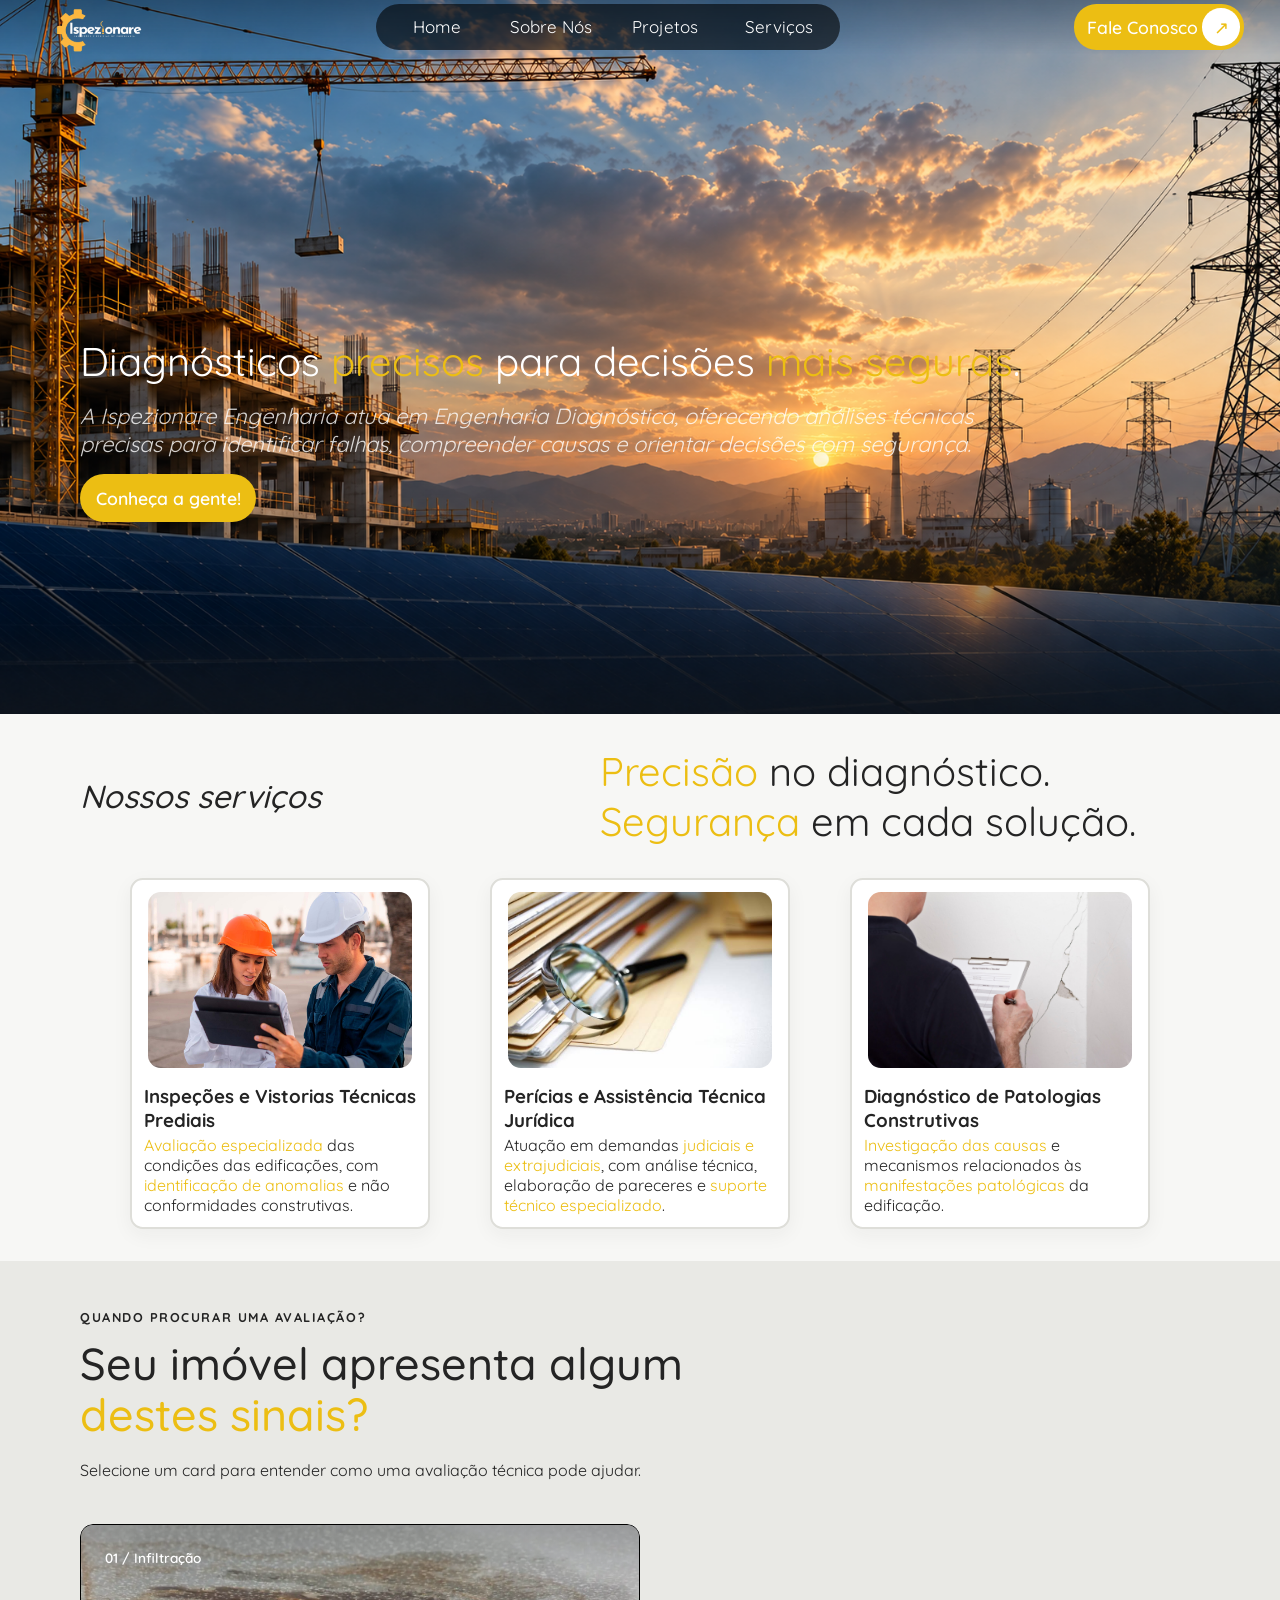
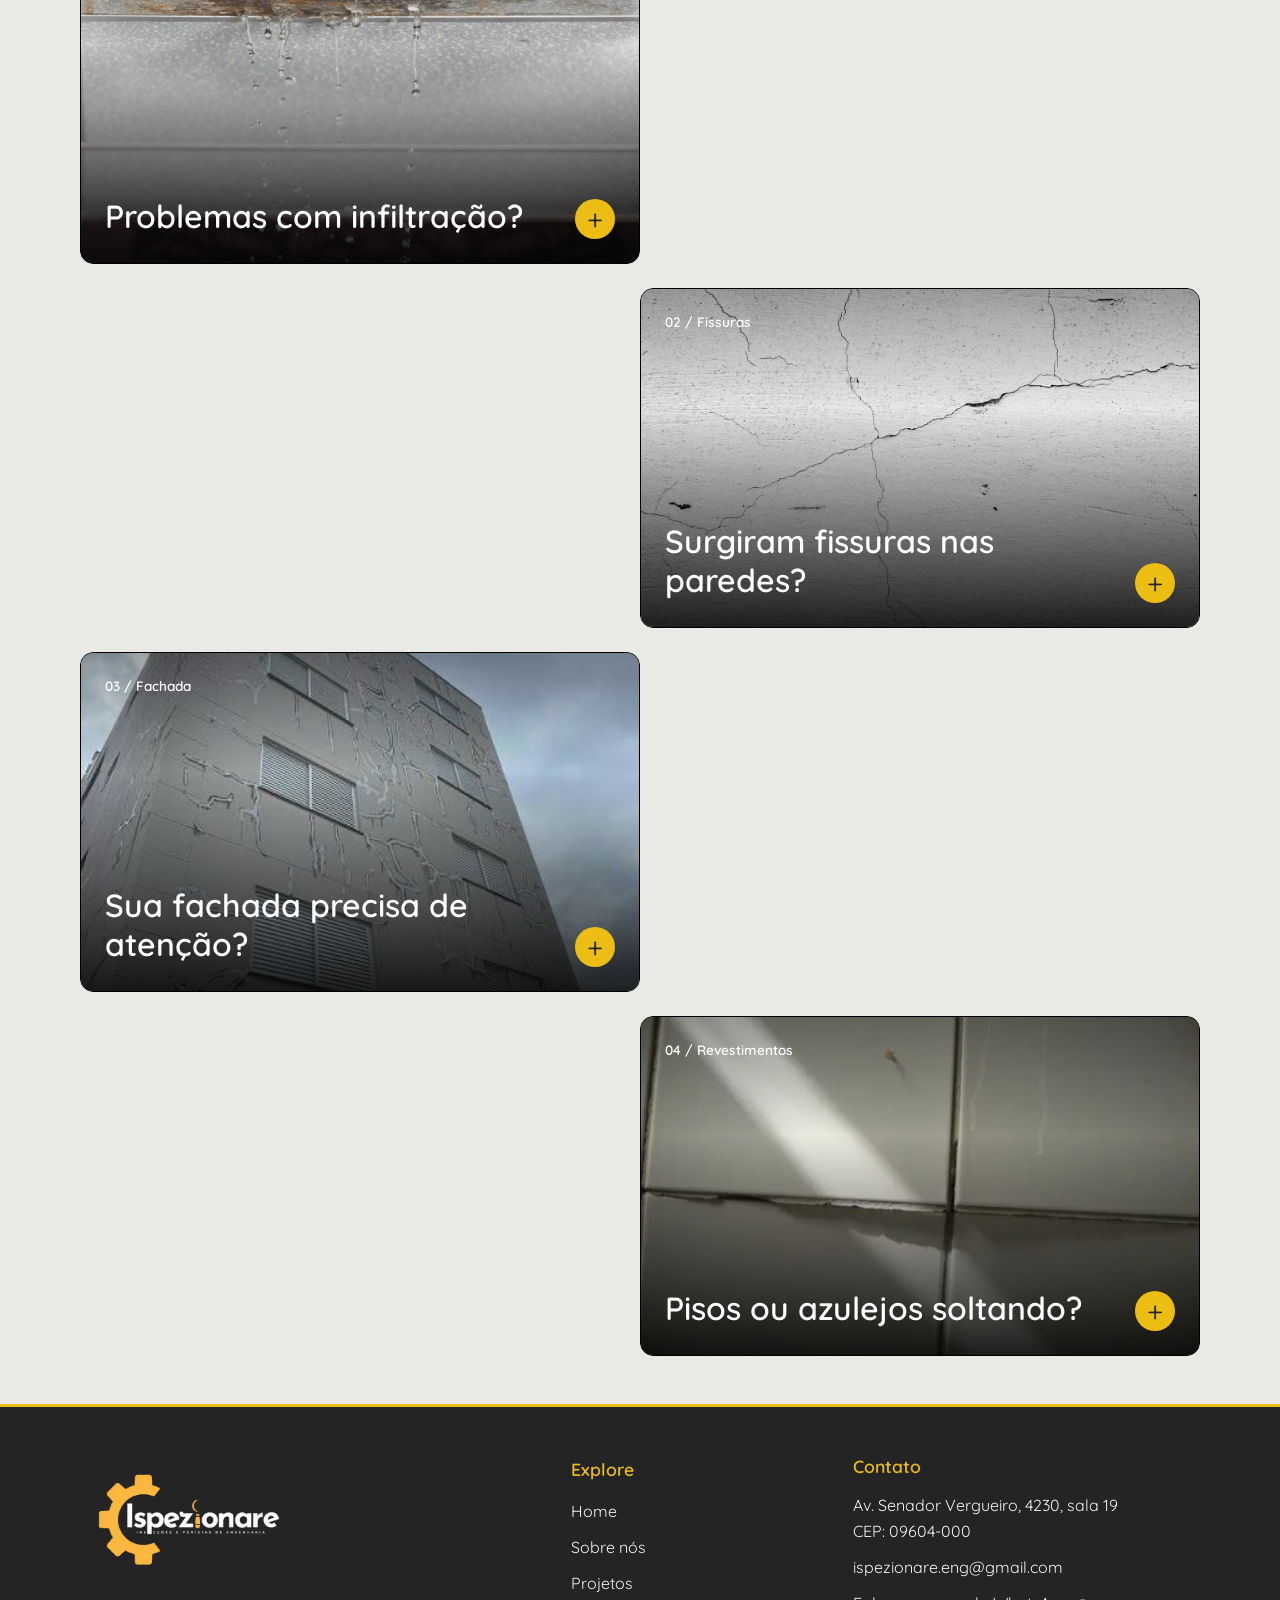
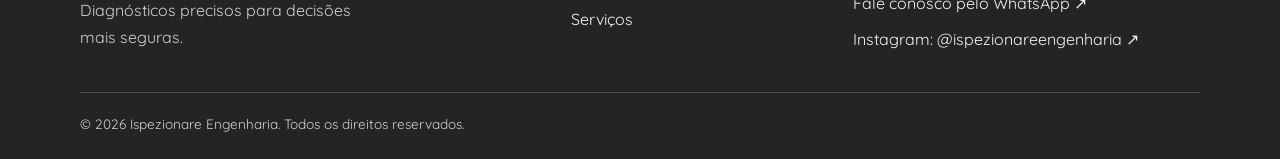
==== index.html @ cef73b3e "Organizado" ====
<!DOCTYPE html>
<html lang="pt-br">
<head>
    <meta charset="UTF-8">
    <meta name="viewport" content="width=device-width, initial-scale=1.0">
    <title>Ispezionare Engenharia</title>
    <link rel="stylesheet" href="styles/main.css">
    <link rel="stylesheet" href="styles/index.css">
    <link rel="icon" type="image/png" class="icon" href="images/images/icon.png?v=2">
</head>
<body>
    <div class="headerItens">
        <div class="logo">
            <img src="images/images/logoHeader.png" class="logoHeader">
        </div>
        <div class="icons">
            <a href="index.html" class="iconsText home" aria-current="page">Home</a>
            <a href="pages/aboutUs.html" class="iconsText sobreNos">Sobre Nós</a>
            <a href="pages/projects.html" class="iconsText projetos">Projetos</a>
            <a href="pages/services.html" class="iconsText servicos">Serviços</a>
        </div>
        <div class="contact">
            <a href="https://wa.me/message/LAXNS5ODI656J1" class="waMe" target= "_blank">
                <span class="waMeText">Fale Conosco</span>
                <span class="waMeArrow" aria-hidden="true">↗</span>
            </a>
        </div>
    </div>

    <!-- INDEX -->

    <section class="hero">
    <div class="mainPart">
        <h1>Diagnósticos <span class="yText">precisos</span> para decisões <span class="yText">mais seguras</span>.</h1>
        <h2>A Ispezionare Engenharia atua em Engenharia Diagnóstica, oferecendo análises técnicas precisas para identificar falhas, compreender causas e orientar decisões com segurança.</h2>
        <a href="pages/aboutUs.html" class="getInTouch">Conheça a gente!</a>
    </div>
    </section>
    <div class="services">
        <div class="servicesHead">
            <h1>Nossos serviços</h1>
            <h2><span class="yText">Precisão</span> no diagnóstico.<br> <span class="yText">Segurança</span> em cada solução.</h2>
        </div>
        <div class="servicesSquares">
            <a href="pages/services.html#inspecoes-vistorias" class="cardLink">
                <article class="squares">
                    <img src="images/images-index/squareOne_img.png" class="squareOneImg">
                    <h3>Inspeções e Vistorias Técnicas Prediais</h3>
                    <p><span class="yText">Avaliação especializada</span> das condições das edificações, com <span class="yText">identificação de anomalias</span> e não conformidades construtivas.</p>
                </article>
            </a>
            <a href="pages/services.html#pericias-assistencia-tecnica" class="cardLink">
                <article class="squares">
                    <img src="images/images-index/squareTwo_img.png" class="squareOneImg">
                    <h3>Perícias e Assistência Técnica Jurídica</h3>
                    <p>Atuação em demandas <span class="yText">judiciais e extrajudiciais</span>, com análise técnica, elaboração de pareceres e<spam class="yText"> suporte técnico especializado</spam>.</p>
                </article>
            </a>
            <a href="pages/services.html#diagnostico-patologias-construtivas" class="cardLink">
                <article class="squares">
                    <img src="images/images-index/squareThree_img.png" class="squareOneImg">
                    <h3>Diagnóstico de Patologias Construtivas</h3>
                    <p><span class="yText">Investigação das causas</span> e mecanismos relacionados às <span class="yText">manifestações patológicas</span> da edificação.</p>
                </article>
            </a>
        </div>
    </div>

    <!-- Cards problems -->

    <section class="problems" aria-labelledby="problemas-titulo">
        <header class="problemsHeader">
            <p>QUANDO PROCURAR UMA AVALIAÇÃO?</p>
            <h2 id="problemas-titulo">Seu imóvel apresenta algum <span class="yText">destes sinais?</span></h2>
            <p>Selecione um card para entender como uma avaliação técnica pode ajudar.</p>
        </header>
        <div class="problemsLista">
            <div class="problemsLinha">
                <article class="problem">
                    <button class="problemsImg" type="button" aria-expanded="false" aria-controls="descricao-infiltracao">
                        <img src="images/images-index/infiltration.png" loading="lazy">
                        <span class="problemNumber">01 / Infiltração</span>
                        <span class="problemTitle">Problemas com infiltração?</span>
                        <span class="problemIcon" aria-hidden="true">+</span>
                    </button>
                    <div class="problemDescription" id="descricao-infiltracao" hidden>
                        <h3>O primeiro passo é entender a origem.</h3>
                        <p>Manchas e vazamentos recorrentes merecem atenção. A avaliação técnica ajuda a investigar a origem da entrada de água e orientar os próximos passos antes de realizar reparos.</p>
                        <a href="https://wa.me/message/LAXNS5ODI656J1" target= "_blank">Fale sobre seu problema ↗</a>
                    </div>
                </article>
            </div>
            <div class="problemsLinha">
                <article class="problem">
                    <button class="problemsImg" type="button" aria-expanded="false" aria-controls="descricao-fissuras">
                        <img src="images/images-index/fissure.png" loading="lazy">
                        <span class="problemNumber">02 / Fissuras</span>
                        <span class="problemTitle">Surgiram fissuras nas paredes?</span>
                        <span class="problemIcon" aria-hidden="true">+</span>
                    </button>
                    <div class="problemDescription" id="descricao-fissuras" hidden>
                        <h3>Entenda os sinais da sua edificação.</h3>
                        <p>A análise das características das fissuras e das condições da edificação ajuda a compreender suas possíveis causas e definir a necessidade de outras investigações.</p>
                        <a href="https://wa.me/message/LAXNS5ODI656J1" target= "_blank">Fale sobre seu problema ↗</a>
                    </div>
                </article>
            </div>
            <div class="problemsLinha">
                <article class="problem">
                    <button class="problemsImg" type="button" aria-expanded="false" aria-controls="descricao-fachada">
                        <img src="images/images-index/facade.png" loading="lazy">
                        <span class="problemNumber">03 / Fachada</span>
                        <span class="problemTitle">Sua fachada precisa de atenção?</span>
                        <span class="problemIcon" aria-hidden="true">+</span>
                    </button>
                    <div class="problemDescription" id="descricao-fachada" hidden>
                        <h3>Um olhar técnico para o exterior.</h3>
                        <p>A inspeção permite avaliar as condições da fachada, registrar anomalias nos revestimentos e orientar medidas de manutenção conforme os problemas identificados.</p>
                        <a href="https://wa.me/message/LAXNS5ODI656J1" target= "_blank">Fale sobre seu problema ↗</a>
                    </div>
                </article>
            </div>
            <div class="problemsLinha">
                <article class="problem">
                    <button class="problemsImg" type="button" aria-expanded="false" aria-controls="descricao-revestimentos">
                        <img src="images/images-index/tile.png" loading="lazy">
                        <span class="problemNumber">04 / Revestimentos</span>
                        <span class="problemTitle">Pisos ou azulejos soltando?</span>
                        <span class="problemIcon" aria-hidden="true">+</span>
                    </button>
                    <div class="problemDescription" id="descricao-revestimentos" hidden>
                        <h3>Entenda o que está causando o descolamento.</h3>
                        <p>Peças soltas, estufadas ou com som oco merecem atenção. A avaliação técnica ajuda a identificar as causas e orientar os reparos necessários.</p>
                        <a href="https://wa.me/message/LAXNS5ODI656J1" target= "_blank">Fale sobre seu problema ↗</a>
                    </div>
                </article>
            </div>
        </div>
    </section>

    <!--  footer  -->

    <footer class="siteFooter">
        <div class="footerContent">
            <div class="footerBrand">
                <a href="index.html" aria-label="Ispezionare Engenharia — início">
                    <img src="images/images/logoHeader.png" alt="Ispezionare Engenharia" loading="lazy">
                </a>
                <p>Diagnósticos precisos para decisões mais seguras.</p>
            </div>
            <nav class="footerLinks" aria-label="Navegação do rodapé">
                <h2>Explore</h2>
                <a href="index.html" aria-current="page">Home</a>
                <a href="pages/aboutUs.html">Sobre nós</a>
                <a href="pages/projects.html">Projetos</a>
                <a href="pages/services.html">Serviços</a>
            </nav>
            <div class="footerContact">
                <h2>Contato</h2>
                <address>
                    <p>Av. Senador Vergueiro, 4230, sala 19<br>CEP: 09604-000</p>
                    <p>ispezionare.eng@gmail.com</p>
                    <a href="https://wa.me/message/LAXNS5ODI656J1" target="_blank" rel="noopener noreferrer">Fale conosco pelo WhatsApp ↗</a>
                </address>
                <a href="https://www.instagram.com/ispezionareengenharia/" target="_blank" rel="noopener noreferrer">Instagram: @ispezionareengenharia ↗</a>
            </div>
        </div>
        <div class="footerBottom">
            <p>© 2026 Ispezionare Engenharia. Todos os direitos reservados.</p>
        </div>
    </footer>
    <script src="scripts/index.js" defer></script>
</body>
</html>
---- styles/main.css ----
@import url('https://fonts.googleapis.com/css2?family=Archivo+Black&family=Montserrat:ital,wght@0,100..900;1,100..900&family=Quicksand:wght@300..700&display=swap');
@import url('https://fonts.googleapis.com/css2?family=Outfit:wght@100..900&display=swap');
* {
    padding: 0;
    margin: 0;
}
body {
    min-height: 200vh;
    display: flex;
    flex-direction: column;
}
body > * {
    flex-shrink: 0;
}

/*  Header  */

.headerItens,
.headerItens *,
.headerItens *::before,
.headerItens *::after {
    box-sizing: border-box;
}

.headerItens .logo a { display: block; height: 100%; }

.headerItens,
.headerItens * {
    font-family: "Quicksand", sans-serif;
}

.headerItens {
    position: sticky;
    top: 0;
    z-index: 1000;
    display: grid;
    grid-template-columns: auto 1fr auto;
    grid-template-rows: minmax(0, 1fr);
    height: 3.35rem;
    background: linear-gradient(to bottom, rgb(0 0 0 / 25%), rgb(0 0 0 / 0%));
    color: white;
}
.headerItens .logo {
    display: flex;
    padding-left: 3rem;
    align-items: center;
    height: 110%;
}
.logoHeader {
    display: block;
    height: 100%;
    width: auto;
}
.headerItens .icons {
    display: flex;
    justify-self: center;
    align-items: stretch;
    padding: 0.25rem;
    box-sizing: border-box;
    background-color: rgb(0 0 0 / 60%);
    width: min(100%, 29rem);
    border-radius: 3.5rem;
    margin: 0.25rem;
    font-size: 10px;
}
.iconsText {
    display: flex;
    flex: 1;
    align-items: center;
    justify-content: center;
    font-family: "Quicksand", sans-serif;
    font-size: 1.7em;
    color: inherit;
    text-decoration: none;
    border-radius: 3.5rem;
    transition: 0.2s;
    cursor: pointer;
}
.iconsText:hover{
    background-color: white;
    color: black;
    transition: 0.2s;
}
.headerItens .contact {
    display: flex;
    justify-content: right;
    padding: .25rem;
    padding-right: 2rem;
    align-items: center;
}
.waMe {
    display: flex;
    align-items: center;
    justify-content: center;
    gap: .3rem;
    box-sizing: border-box;
    padding: .25rem;
    padding-left: 0.8rem;
    background-color: #ecbe13;
    border-radius: 1.4rem;
    margin: .25rem;
    height: 100%;
    font-family: "Quicksand", sans-serif;
    font-size: 1.4em;
    color: inherit;
    text-decoration: none;
    font-weight: 550;
    transition: .2s;
}
.waMeText,
.waMeArrow {
    display: flex;
    align-items: center;
    justify-content: center;
    height: 100%;
    transition: .2s;
    font-size: 1.1rem;
}
.waMeArrow {
    aspect-ratio: 1;
    flex-shrink: 0;
    border-radius: 50%;
    color: #ecbe13;
    background-color: white;
}
.waMe:hover{
    color: #ecbe13;
    background-color: white;
}
.waMe:hover .waMeArrow,
.waMe:focus-visible .waMeArrow {
    color: white;
    background-color: #ecbe13;
}

/* footer */

.siteFooter {
    margin-top: auto;
    padding: 3rem clamp(1.25rem, 4vw, 5rem) 1.5rem;
    background-color: #242424;
    color: #f5f4ef;
    border-top: 3px solid #ecbe13;
}
.footerContent {
    display: grid;
    grid-template-columns: 1.3fr .7fr 1fr;
    gap: 2.5rem;
    max-width: 1120px;
    margin-inline: auto;
}
.footerContent > * {
    min-width: 0;
    overflow-wrap: anywhere;
}
.footerBrand img {
    display: block;
    width: 220px;
    max-width: 100%;
    height: auto;
}
.footerBrand p {
    max-width: 280px;
    margin-top: 1rem;
    color: #d4d0c8;
    line-height: 1.7;
}
.siteFooter h2 {
    margin-bottom: 1rem;
    color: #ecbe13;
    font-size: 1.1rem;
    font-weight: 600;
}
.footerLinks, .footerContact address {
    display: flex;
    flex-direction: column;
    align-items: flex-start;
    gap: .65rem;
    font-style: normal;
    line-height: 1.6;
}
.footerLinks h2 {
    margin-bottom: .35rem;
}
.footerContact > a {
    display: inline-block;
    margin-top: .65rem;
    line-height: 1.6;
}
.siteFooter a {
    color: inherit;
    text-decoration: none;
    text-underline-offset: .25em;
}
.siteFooter a:hover {
    color: #ecbe13;
    text-decoration: underline;
}
.siteFooter a:focus-visible {
    outline: 2px solid #ecbe13;
    outline-offset: 5px;
    border-radius: 2px;
}
.footerBottom {
    max-width: 1120px;
    margin: 2.5rem auto 0;
    padding-top: 1.25rem;
    border-top: 1px solid rgb(255 255 255 / 18%);
    color: #d4d0c8;
    font-size: .85rem;
    line-height: 1.6;
}

/*  general  */

.yText {
    color: #ecbe13;
}

@media (max-width: 1100px) {
    .headerItens .logo { padding-left: 1rem; }
    .headerItens .contact { padding-right: 1rem; }
    .headerItens .icons { width: 95%; }
}

@media (max-width: 760px) {
    .headerItens { position: relative; height: auto; grid-template-columns: minmax(0, 1fr) auto; grid-template-rows: auto auto; padding: .5rem; gap: .5rem; }
    .headerItens .logo { height: 2.6rem; padding-left: .5rem; }
    .headerItens .logoHeader { max-width: 100%; object-fit: contain; }
    .headerItens .contact { padding: 0; }
    .headerItens .waMe { margin: 0; }
    .headerItens .icons { grid-column: 1 / -1; grid-row: 2; width: 100%; margin: 0; min-height: 2.75rem; }
    .footerContent { grid-template-columns: minmax(0, 1fr); }
}
---- styles/index.css ----
@import url('https://fonts.googleapis.com/css2?family=Archivo+Black&family=Montserrat:ital,wght@0,100..900;1,100..900&family=Quicksand:wght@300..700&display=swap');
* {
    padding: 0;
    margin: 0;
    font-family: "Quicksand", sans-serif;
}
body {
    min-height: 100vh;
    background-color: #f7f7f5;
    color: #242424;
}
@media screen and (max-width: 700px) {
    .hero {
        padding: 120px 1.5rem 2rem;
        min-height: 75svh;
    }
    .mainPart h1 {
        font-size: 2rem;
    }
    .mainPart h2 {
        font-size: 1.125rem;
    }
    .problem, .problemsLinha:nth-child(even) .problem { 
        width: 100%; 
        flex-direction: column; }
    .problemsImg { 
        flex-basis: auto; 
        width: 100%; 
        min-height: 280px; }
    .problemDescription { 
        flex-basis: auto; 
        width: 100%; 
    }
}

/*  Parte inicial/foto  */

.hero {
    box-sizing: border-box;
    width: 100%;
    aspect-ratio: 1672 / 941;
    margin-top: -60px;
    padding: 120px 5rem 12rem;
    display: flex;
    flex-direction: column;
    justify-content: flex-end;
    background-image: url(../images/images-index/background.png);
    background-repeat: no-repeat;
    background-size: cover;
    background-position: center top;
}
.mainPart {
    color: white;
    overflow-wrap: break-word;
}
.mainPart h1 {
    font-weight: 400;
    font-size: 2.5rem;
}
.mainPart h2 {
    margin-top: 1rem;
    width: 60rem;
    font-weight: 400;
    font-size: 1.375rem;
    font-style: italic;
    opacity: .8;
}
.getInTouch {
    display: flex;
    align-items: center;
    margin-top: 1rem;
    background-color: #ecbe13;
    justify-content: center;
    width: 11rem;
    border-radius: 1.5rem;
    height: 3rem;
    font-family: "Quicksand", sans-serif;
    font-size: 1.1em;
    color: inherit;
    text-decoration: none;
    font-weight: 600;
    transition: .2s;
}
.getInTouch:hover {
    color: #ecbe13;
    background-color: white;
}

/*  Nossos serviços  */

.servicesHead {
    display: flex;
    justify-content: space-between;
    align-items: center;
    padding: 2rem 9rem 2rem 5rem;
}
.servicesHead h1 {
    font-weight: 500;
    font-style: italic;
}
.servicesHead h2 {
    font-weight: 400;
    font-size: 40px;
}

/*  Squares  */
.cardLink {
    display: block;
    color: inherit;
    text-decoration: none;
}
.services {
    background-color: #f7f7f5;
    padding-bottom: 2rem;
}
.servicesSquares {
    display: flex;
    justify-content: center;
    gap: 3.75rem;
}
.squares {
    width: 17rem;
    padding: .75rem;
    overflow-wrap: break-word;
    border-radius: .8rem;
    border: .15rem solid #deded9;
    background-color: white;
    box-shadow: 0 6px 20px rgb(36 36 36 / 5%);
    transition: .2s;
    cursor: pointer;
}
.squares:hover {
    transform: scale(1.012);
    border-color: #ecbe13;
}
.squares h3 {
    padding-top: 1rem;
}
.squares p {
    padding-top: .2rem;
}
.squares img {
    display: block;
    margin-inline: auto;
    border-radius: .8rem;
    height: 11rem;
    width: auto;
}

/* Cards */
.problems {
    padding: clamp(3rem, 2vw, 6rem) clamp(1.25rem, 4vw, 5rem);
    color: #242424;
    background-color: #e9e9e5;
}
.problemsHeader, .problemsLista { 
    max-width: 1120px; 
    margin-inline: auto; 
}
.problemsHeader { 
    margin-bottom: 2.5rem; 
}
.problemsHeader > p:first-child { 
    font-size: .8rem; 
    font-weight: 700; 
    letter-spacing: .12em; 
    margin-bottom: .8rem; 
}
.problemsHeader h2 { 
    max-width: 750px; 
    font-size: clamp(1.8rem, 3.5vw, 3rem); 
    font-weight: 500; 
    line-height: 1.15; 
    margin-bottom: 1rem; 
}
.problemsHeader > p:last-child { 
    line-height: 1.7; 
}
.problemsLista { 
    display: grid; 
    gap: 1.5rem; 
}
.problemsLinha { 
    container-type: inline-size; 
}
.problem { 
    display: flex; 
    width: 50%; 
    overflow: hidden; 
    border-radius: .8rem; 
    background: #ffffff;
    --sombra-direcao: 18px;
    box-shadow: var(--sombra-direcao) 0 18px -14px rgb(0 0 0 / 0%);
    transition: width .45s ease, box-shadow .45s ease;
}
.problemsLinha:nth-child(even) .problem { 
    --sombra-direcao: -18px;
    margin-left: auto; 
    flex-direction: row-reverse; 
}
.problem.ativo { 
    width: 100%; 
    box-shadow: var(--sombra-direcao) 0 18px -14px rgb(0 0 0 / 28%);
}
.problemsImg { 
    position: relative; 
    flex: 0 0 50cqw; 
    min-height: 340px; 
    border: 0; 
    background: #292929; 
    color: white; 
    text-align: left; 
    cursor: pointer; 
    overflow: hidden;
    border: 1px solid black;
    border-radius: 13px; 
}
.problemsImg img { 
    position: absolute; 
    inset: 0; 
    width: 100%; 
    height: 100%; 
    object-fit: cover; 
}
.problemsImg::after { 
    content: ""; 
    position: absolute; 
    inset: 0; 
    background: linear-gradient(180deg, rgb(0 0 0 / 35%), transparent 35%, rgb(0 0 0 / 85%)); 
}
.problemNumber, .problemTitle, .problemIcon { 
    position: absolute; 
    z-index: 1; 
}
.problemNumber { 
    top: 1.5rem; 
    left: 1.5rem; 
    font-size: .85rem; 
    font-weight: 600; 
}
.problemTitle { 
    bottom: 1.75rem; 
    left: 1.5rem; 
    right: 5rem; 
    font-size: clamp(1.35rem, 2.5vw, 2rem); 
    font-weight: 600; 
    line-height: 1.2; 
}
.problemIcon { 
    bottom: 1.5rem; 
    right: 1.5rem; 
    display: grid; 
    place-items: center; 
    width: 2.5rem; 
    height: 2.5rem; 
    border-radius: 50%; 
    background: #ecbe13; 
    color: #242424; 
    font-size: 1.8rem; 
    transition: transform .3s ease; 
}
.problem.ativo .problemIcon { 
    transform: rotate(45deg); 
}
.problemDescription { 
    box-sizing: border-box; 
    flex: 0 0 50cqw; 
    padding: clamp(1.5rem, 3vw, 3rem); 
    display: flex; 
    flex-direction: column; 
    justify-content: center; 
    gap: 1rem; 
    line-height: 1.7; 
}
.problemDescription[hidden] { 
    display: none; 
}
.problemDescription h3 { 
    font-size: 1.3rem; 
    line-height: 1.35; 
}
.problemDescription a { 
    color: #242424; 
    font-weight: 700;
    text-underline-offset: .3em; 
}
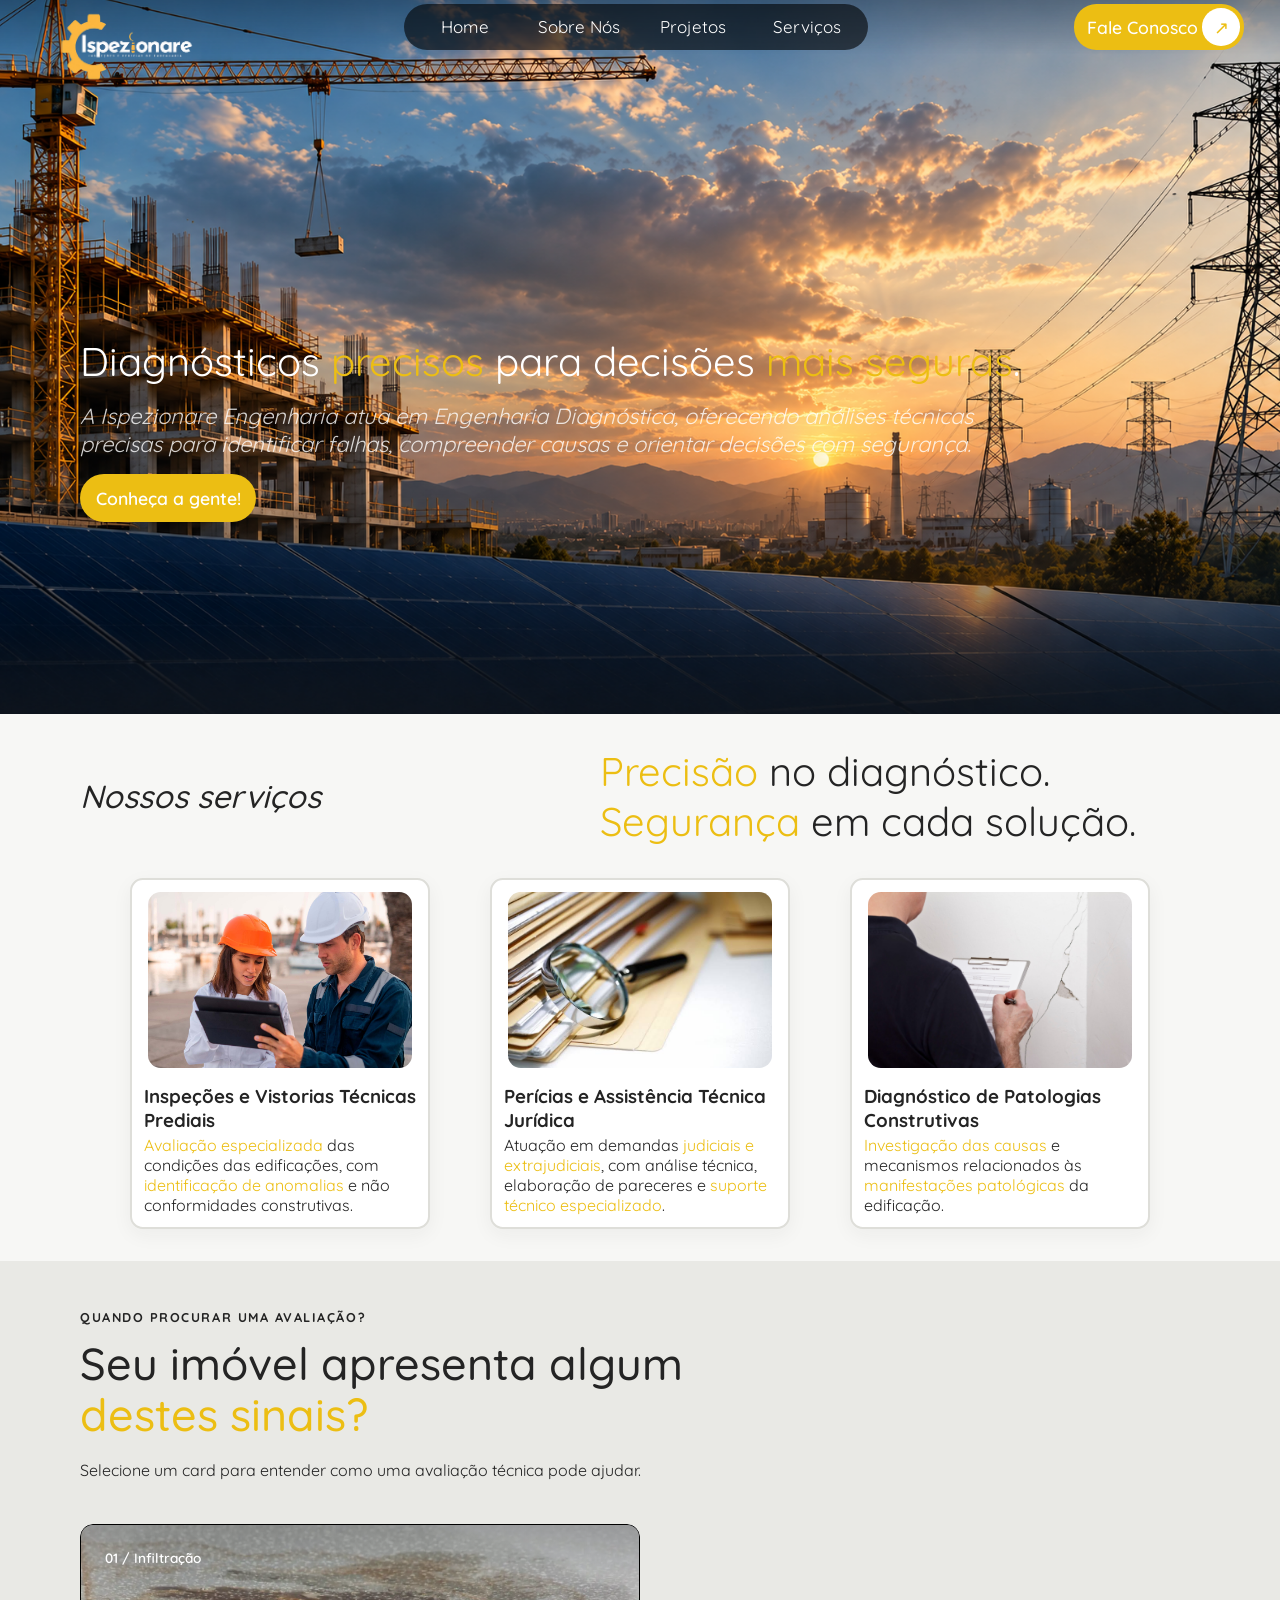
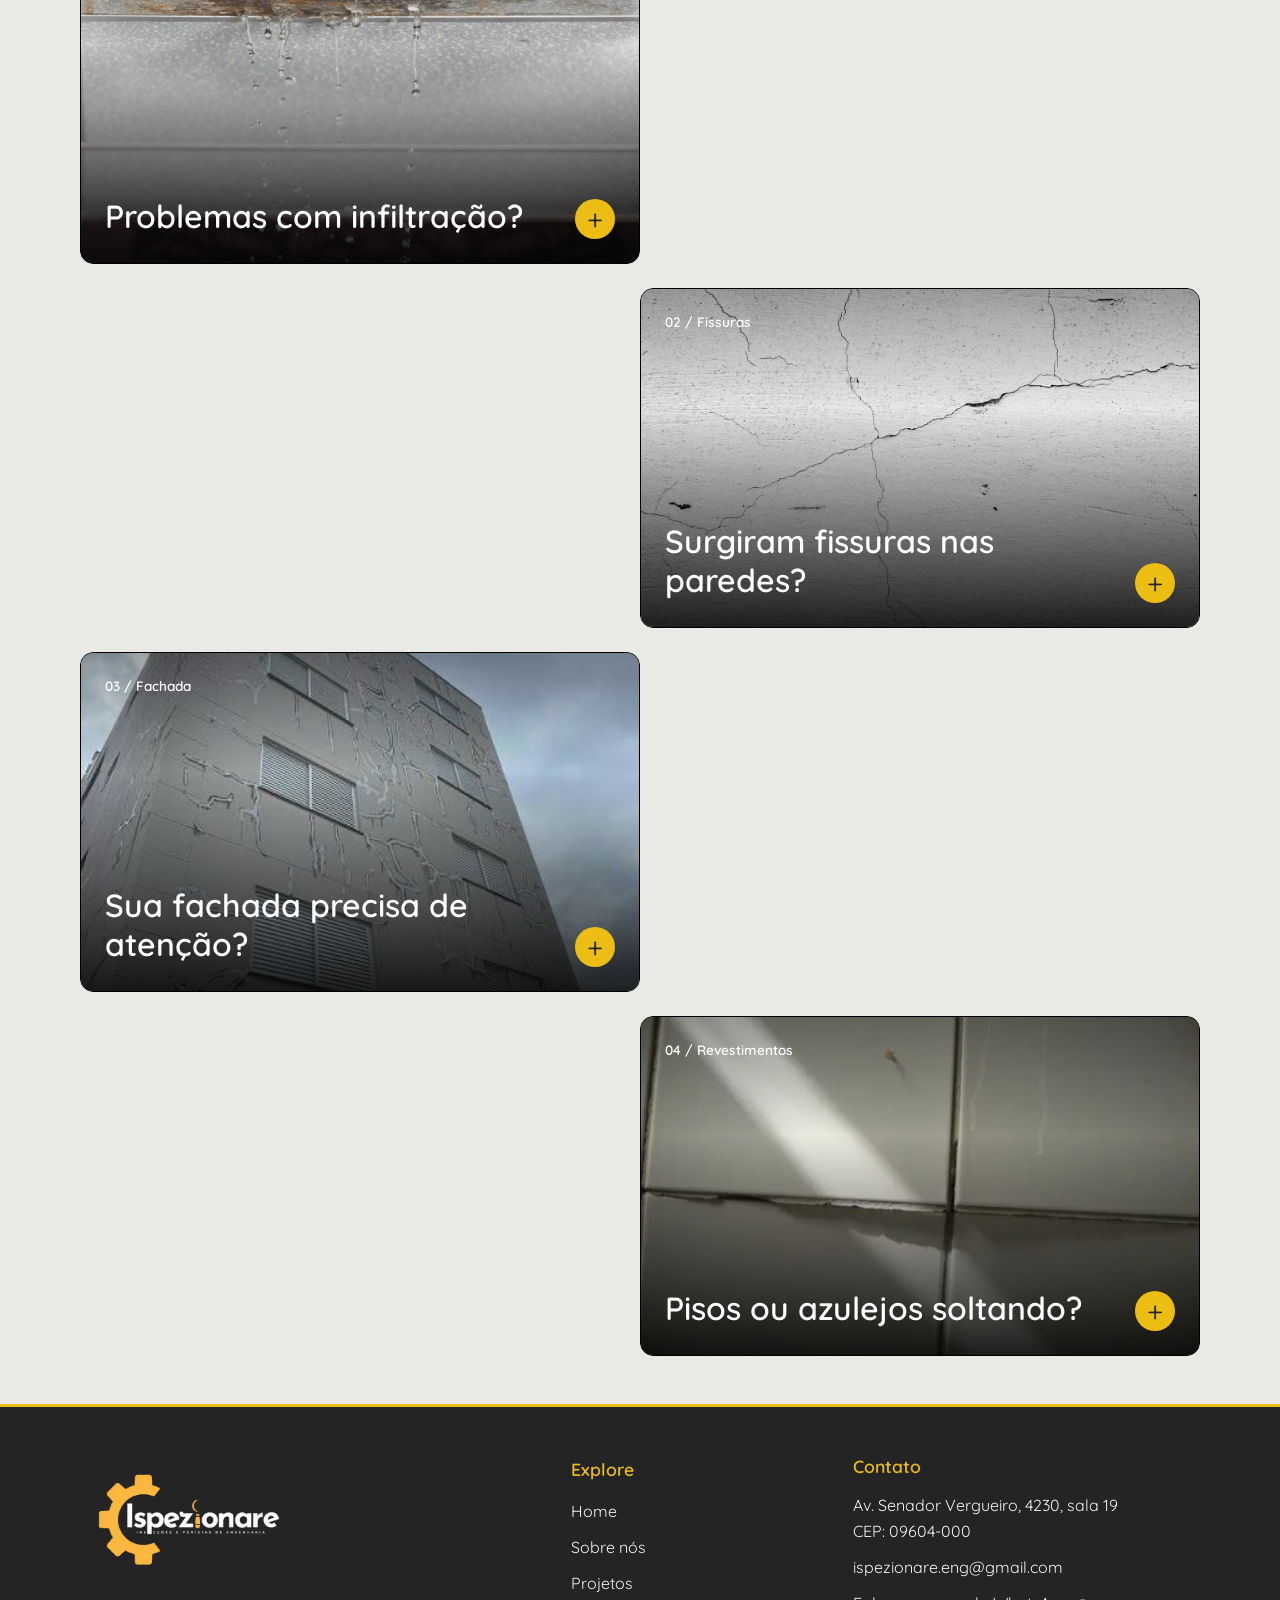
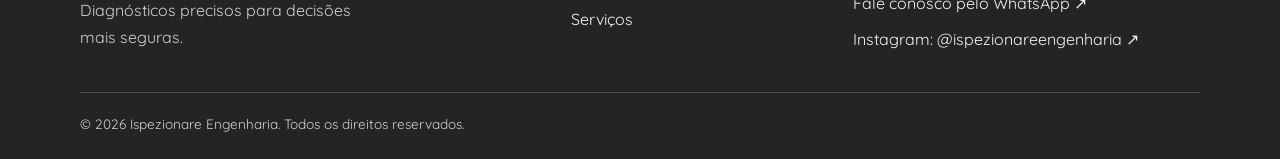
==== commit 8f1e9aaa: "aboutUs.html feito" ====
--- a/index.html
+++ b/index.html
@@ -6,18 +6,18 @@
     <title>Ispezionare Engenharia</title>
     <link rel="stylesheet" href="styles/main.css">
     <link rel="stylesheet" href="styles/index.css">
-    <link rel="icon" type="image/png" class="icon" href="images/images/icon.png?v=2">
+    <link rel="icon" type="image/png" href="images/images/icon.png?v=2">
 </head>
 <body>
     <div class="headerItens">
         <div class="logo">
-            <img src="images/images/logoHeader.png" class="logoHeader">
+            <img src="images/images/logoHeader.png" class="logoHeader" alt="Ispezionare Engenharia">
         </div>
         <div class="icons">
-            <a href="index.html" class="iconsText home" aria-current="page">Home</a>
-            <a href="pages/aboutUs.html" class="iconsText sobreNos">Sobre Nós</a>
-            <a href="pages/projects.html" class="iconsText projetos">Projetos</a>
-            <a href="pages/services.html" class="iconsText servicos">Serviços</a>
+            <a href="index.html" class="iconsText" aria-current="page">Home</a>
+            <a href="pages/aboutUs.html" class="iconsText">Sobre Nós</a>
+            <a href="pages/projects.html" class="iconsText">Projetos</a>
+            <a href="pages/services.html" class="iconsText">Serviços</a>
         </div>
         <div class="contact">
             <a href="https://wa.me/message/LAXNS5ODI656J1" class="waMe" target= "_blank">
@@ -26,8 +26,6 @@
             </a>
         </div>
     </div>
-
-    <!-- INDEX -->
 
     <section class="hero">
     <div class="mainPart">
@@ -44,29 +42,27 @@
         <div class="servicesSquares">
             <a href="pages/services.html#inspecoes-vistorias" class="cardLink">
                 <article class="squares">
-                    <img src="images/images-index/squareOne_img.png" class="squareOneImg">
+                    <img src="images/images-index/squareOne_img.png" alt="">
                     <h3>Inspeções e Vistorias Técnicas Prediais</h3>
                     <p><span class="yText">Avaliação especializada</span> das condições das edificações, com <span class="yText">identificação de anomalias</span> e não conformidades construtivas.</p>
                 </article>
             </a>
             <a href="pages/services.html#pericias-assistencia-tecnica" class="cardLink">
                 <article class="squares">
-                    <img src="images/images-index/squareTwo_img.png" class="squareOneImg">
+                    <img src="images/images-index/squareTwo_img.png" alt="">
                     <h3>Perícias e Assistência Técnica Jurídica</h3>
-                    <p>Atuação em demandas <span class="yText">judiciais e extrajudiciais</span>, com análise técnica, elaboração de pareceres e<spam class="yText"> suporte técnico especializado</spam>.</p>
+                    <p>Atuação em demandas <span class="yText">judiciais e extrajudiciais</span>, com análise técnica, elaboração de pareceres e<span class="yText"> suporte técnico especializado</span>.</p>
                 </article>
             </a>
             <a href="pages/services.html#diagnostico-patologias-construtivas" class="cardLink">
                 <article class="squares">
-                    <img src="images/images-index/squareThree_img.png" class="squareOneImg">
+                    <img src="images/images-index/squareThree_img.png" alt="">
                     <h3>Diagnóstico de Patologias Construtivas</h3>
                     <p><span class="yText">Investigação das causas</span> e mecanismos relacionados às <span class="yText">manifestações patológicas</span> da edificação.</p>
                 </article>
             </a>
         </div>
     </div>
-
-    <!-- Cards problems -->
 
     <section class="problems" aria-labelledby="problemas-titulo">
         <header class="problemsHeader">
@@ -78,7 +74,7 @@
             <div class="problemsLinha">
                 <article class="problem">
                     <button class="problemsImg" type="button" aria-expanded="false" aria-controls="descricao-infiltracao">
-                        <img src="images/images-index/infiltration.png" loading="lazy">
+                        <img src="images/images-index/infiltration.png" loading="lazy" alt="">
                         <span class="problemNumber">01 / Infiltração</span>
                         <span class="problemTitle">Problemas com infiltração?</span>
                         <span class="problemIcon" aria-hidden="true">+</span>
@@ -93,7 +89,7 @@
             <div class="problemsLinha">
                 <article class="problem">
                     <button class="problemsImg" type="button" aria-expanded="false" aria-controls="descricao-fissuras">
-                        <img src="images/images-index/fissure.png" loading="lazy">
+                        <img src="images/images-index/fissure.png" loading="lazy" alt="">
                         <span class="problemNumber">02 / Fissuras</span>
                         <span class="problemTitle">Surgiram fissuras nas paredes?</span>
                         <span class="problemIcon" aria-hidden="true">+</span>
@@ -108,7 +104,7 @@
             <div class="problemsLinha">
                 <article class="problem">
                     <button class="problemsImg" type="button" aria-expanded="false" aria-controls="descricao-fachada">
-                        <img src="images/images-index/facade.png" loading="lazy">
+                        <img src="images/images-index/facade.png" loading="lazy" alt="">
                         <span class="problemNumber">03 / Fachada</span>
                         <span class="problemTitle">Sua fachada precisa de atenção?</span>
                         <span class="problemIcon" aria-hidden="true">+</span>
@@ -123,7 +119,7 @@
             <div class="problemsLinha">
                 <article class="problem">
                     <button class="problemsImg" type="button" aria-expanded="false" aria-controls="descricao-revestimentos">
-                        <img src="images/images-index/tile.png" loading="lazy">
+                        <img src="images/images-index/tile.png" loading="lazy" alt="">
                         <span class="problemNumber">04 / Revestimentos</span>
                         <span class="problemTitle">Pisos ou azulejos soltando?</span>
                         <span class="problemIcon" aria-hidden="true">+</span>
@@ -137,8 +133,6 @@
             </div>
         </div>
     </section>
-
-    <!--  footer  -->
 
     <footer class="siteFooter">
         <div class="footerContent">
--- a/styles/main.css
+++ b/styles/main.css
@@ -1,5 +1,4 @@
-@import url('https://fonts.googleapis.com/css2?family=Archivo+Black&family=Montserrat:ital,wght@0,100..900;1,100..900&family=Quicksand:wght@300..700&display=swap');
-@import url('https://fonts.googleapis.com/css2?family=Outfit:wght@100..900&display=swap');
+@import url('https://fonts.googleapis.com/css2?family=Quicksand:wght@300..700&display=swap');
 * {
     padding: 0;
     margin: 0;
@@ -12,7 +11,6 @@
 body > * {
     flex-shrink: 0;
 }
-
 /*  Header  */
 
 .headerItens,
@@ -21,14 +19,14 @@
 .headerItens *::after {
     box-sizing: border-box;
 }
-
-.headerItens .logo a { display: block; height: 100%; }
-
+.headerItens .logo a {
+    display: block;
+    height: 100%;
+}
 .headerItens,
 .headerItens * {
     font-family: "Quicksand", sans-serif;
 }
-
 .headerItens {
     position: sticky;
     top: 0;
@@ -44,7 +42,7 @@
     display: flex;
     padding-left: 3rem;
     align-items: center;
-    height: 110%;
+    height: 170%;
 }
 .logoHeader {
     display: block;
@@ -56,7 +54,6 @@
     justify-self: center;
     align-items: stretch;
     padding: 0.25rem;
-    box-sizing: border-box;
     background-color: rgb(0 0 0 / 60%);
     width: min(100%, 29rem);
     border-radius: 3.5rem;
@@ -79,7 +76,6 @@
 .iconsText:hover{
     background-color: white;
     color: black;
-    transition: 0.2s;
 }
 .headerItens .contact {
     display: flex;
@@ -93,7 +89,6 @@
     align-items: center;
     justify-content: center;
     gap: .3rem;
-    box-sizing: border-box;
     padding: .25rem;
     padding-left: 0.8rem;
     background-color: #ecbe13;
@@ -222,13 +217,13 @@
     .headerItens .contact { padding-right: 1rem; }
     .headerItens .icons { width: 95%; }
 }
-
 @media (max-width: 760px) {
-    .headerItens { position: relative; height: auto; grid-template-columns: minmax(0, 1fr) auto; grid-template-rows: auto auto; padding: .5rem; gap: .5rem; }
-    .headerItens .logo { height: 2.6rem; padding-left: .5rem; }
+    .headerItens { position: relative; height: auto; grid-template-columns: minmax(0, 1fr) auto; grid-template-rows: auto auto; padding: .5rem; gap: 1.75rem .5rem; }
+    .headerItens .logo { height: 3.5rem; padding-left: .5rem; }
+    .headerItens .logo img { height: 5rem;}
     .headerItens .logoHeader { max-width: 100%; object-fit: contain; }
     .headerItens .contact { padding: 0; }
-    .headerItens .waMe { margin: 0; }
+    .headerItens .waMe { margin: 0; border-radius: 100px;}
     .headerItens .icons { grid-column: 1 / -1; grid-row: 2; width: 100%; margin: 0; min-height: 2.75rem; }
     .footerContent { grid-template-columns: minmax(0, 1fr); }
 }
--- a/styles/index.css
+++ b/styles/index.css
@@ -1,7 +1,4 @@
-@import url('https://fonts.googleapis.com/css2?family=Archivo+Black&family=Montserrat:ital,wght@0,100..900;1,100..900&family=Quicksand:wght@300..700&display=swap');
 * {
-    padding: 0;
-    margin: 0;
     font-family: "Quicksand", sans-serif;
 }
 body {
@@ -9,30 +6,6 @@
     background-color: #f7f7f5;
     color: #242424;
 }
-@media screen and (max-width: 700px) {
-    .hero {
-        padding: 120px 1.5rem 2rem;
-        min-height: 75svh;
-    }
-    .mainPart h1 {
-        font-size: 2rem;
-    }
-    .mainPart h2 {
-        font-size: 1.125rem;
-    }
-    .problem, .problemsLinha:nth-child(even) .problem { 
-        width: 100%; 
-        flex-direction: column; }
-    .problemsImg { 
-        flex-basis: auto; 
-        width: 100%; 
-        min-height: 280px; }
-    .problemDescription { 
-        flex-basis: auto; 
-        width: 100%; 
-    }
-}
-
 /*  Parte inicial/foto  */
 
 .hero {
@@ -59,7 +32,8 @@
 }
 .mainPart h2 {
     margin-top: 1rem;
-    width: 60rem;
+    width: 100%;
+    max-width: 60rem;
     font-weight: 400;
     font-size: 1.375rem;
     font-style: italic;
@@ -115,6 +89,7 @@
 }
 .servicesSquares {
     display: flex;
+    flex-wrap: wrap;
     justify-content: center;
     gap: 3.75rem;
 }
@@ -153,134 +128,181 @@
     color: #242424;
     background-color: #e9e9e5;
 }
-.problemsHeader, .problemsLista { 
-    max-width: 1120px; 
-    margin-inline: auto; 
-}
-.problemsHeader { 
-    margin-bottom: 2.5rem; 
-}
-.problemsHeader > p:first-child { 
-    font-size: .8rem; 
-    font-weight: 700; 
-    letter-spacing: .12em; 
-    margin-bottom: .8rem; 
-}
-.problemsHeader h2 { 
-    max-width: 750px; 
-    font-size: clamp(1.8rem, 3.5vw, 3rem); 
-    font-weight: 500; 
-    line-height: 1.15; 
-    margin-bottom: 1rem; 
-}
-.problemsHeader > p:last-child { 
-    line-height: 1.7; 
-}
-.problemsLista { 
-    display: grid; 
-    gap: 1.5rem; 
-}
-.problemsLinha { 
-    container-type: inline-size; 
-}
-.problem { 
-    display: flex; 
-    width: 50%; 
-    overflow: hidden; 
-    border-radius: .8rem; 
+.problemsHeader, .problemsLista {
+    max-width: 1120px;
+    margin-inline: auto;
+}
+.problemsHeader {
+    margin-bottom: 2.5rem;
+}
+.problemsHeader > p:first-child {
+    font-size: .8rem;
+    font-weight: 700;
+    letter-spacing: .12em;
+    margin-bottom: .8rem;
+}
+.problemsHeader h2 {
+    max-width: 750px;
+    font-size: clamp(1.8rem, 3.5vw, 3rem);
+    font-weight: 500;
+    line-height: 1.15;
+    margin-bottom: 1rem;
+}
+.problemsHeader > p:last-child {
+    line-height: 1.7;
+}
+.problemsLista {
+    display: grid;
+    gap: 1.5rem;
+}
+.problemsLinha {
+    container-type: inline-size;
+}
+.problem {
+    display: flex;
+    width: 50%;
+    overflow: hidden;
+    border-radius: .8rem;
     background: #ffffff;
     --sombra-direcao: 18px;
     box-shadow: var(--sombra-direcao) 0 18px -14px rgb(0 0 0 / 0%);
     transition: width .45s ease, box-shadow .45s ease;
 }
-.problemsLinha:nth-child(even) .problem { 
+.problemsLinha:nth-child(even) .problem {
     --sombra-direcao: -18px;
-    margin-left: auto; 
-    flex-direction: row-reverse; 
-}
-.problem.ativo { 
-    width: 100%; 
+    margin-left: auto;
+    flex-direction: row-reverse;
+}
+.problem.ativo {
+    width: 100%;
     box-shadow: var(--sombra-direcao) 0 18px -14px rgb(0 0 0 / 28%);
 }
-.problemsImg { 
-    position: relative; 
-    flex: 0 0 50cqw; 
-    min-height: 340px; 
-    border: 0; 
-    background: #292929; 
-    color: white; 
-    text-align: left; 
-    cursor: pointer; 
+.problemsImg {
+    position: relative;
+    flex: 0 0 50cqw;
+    min-height: 340px;
+    background: #292929;
+    color: white;
+    text-align: left;
+    cursor: pointer;
     overflow: hidden;
     border: 1px solid black;
-    border-radius: 13px; 
-}
-.problemsImg img { 
-    position: absolute; 
-    inset: 0; 
-    width: 100%; 
-    height: 100%; 
-    object-fit: cover; 
-}
-.problemsImg::after { 
-    content: ""; 
-    position: absolute; 
-    inset: 0; 
-    background: linear-gradient(180deg, rgb(0 0 0 / 35%), transparent 35%, rgb(0 0 0 / 85%)); 
-}
-.problemNumber, .problemTitle, .problemIcon { 
-    position: absolute; 
-    z-index: 1; 
-}
-.problemNumber { 
-    top: 1.5rem; 
-    left: 1.5rem; 
-    font-size: .85rem; 
-    font-weight: 600; 
-}
-.problemTitle { 
-    bottom: 1.75rem; 
-    left: 1.5rem; 
-    right: 5rem; 
-    font-size: clamp(1.35rem, 2.5vw, 2rem); 
-    font-weight: 600; 
-    line-height: 1.2; 
-}
-.problemIcon { 
-    bottom: 1.5rem; 
-    right: 1.5rem; 
-    display: grid; 
-    place-items: center; 
-    width: 2.5rem; 
-    height: 2.5rem; 
-    border-radius: 50%; 
-    background: #ecbe13; 
-    color: #242424; 
-    font-size: 1.8rem; 
-    transition: transform .3s ease; 
-}
-.problem.ativo .problemIcon { 
-    transform: rotate(45deg); 
-}
-.problemDescription { 
-    box-sizing: border-box; 
-    flex: 0 0 50cqw; 
-    padding: clamp(1.5rem, 3vw, 3rem); 
-    display: flex; 
-    flex-direction: column; 
-    justify-content: center; 
-    gap: 1rem; 
-    line-height: 1.7; 
-}
-.problemDescription[hidden] { 
-    display: none; 
-}
-.problemDescription h3 { 
-    font-size: 1.3rem; 
-    line-height: 1.35; 
-}
-.problemDescription a { 
-    color: #242424; 
+    border-radius: 13px;
+}
+.problemsImg img {
+    position: absolute;
+    inset: 0;
+    width: 100%;
+    height: 100%;
+    object-fit: cover;
+}
+.problemsImg::after {
+    content: "";
+    position: absolute;
+    inset: 0;
+    background: linear-gradient(180deg, rgb(0 0 0 / 35%), transparent 35%, rgb(0 0 0 / 85%));
+}
+.problemNumber, .problemTitle, .problemIcon {
+    position: absolute;
+    z-index: 1;
+}
+.problemNumber {
+    top: 1.5rem;
+    left: 1.5rem;
+    font-size: .85rem;
+    font-weight: 600;
+}
+.problemTitle {
+    bottom: 1.75rem;
+    left: 1.5rem;
+    right: 5rem;
+    font-size: clamp(1.35rem, 2.5vw, 2rem);
+    font-weight: 600;
+    line-height: 1.2;
+}
+.problemIcon {
+    bottom: 1.5rem;
+    right: 1.5rem;
+    display: grid;
+    place-items: center;
+    width: 2.5rem;
+    height: 2.5rem;
+    border-radius: 50%;
+    background: #ecbe13;
+    color: #242424;
+    font-size: 1.8rem;
+    transition: transform .3s ease;
+}
+.problem.ativo .problemIcon {
+    transform: rotate(45deg);
+}
+.problemDescription {
+    box-sizing: border-box;
+    flex: 0 0 50cqw;
+    padding: clamp(1.5rem, 3vw, 3rem);
+    display: flex;
+    flex-direction: column;
+    justify-content: center;
+    gap: 1rem;
+    line-height: 1.7;
+}
+.problemDescription[hidden] {
+    display: none;
+}
+.problemDescription h3 {
+    font-size: 1.3rem;
+    line-height: 1.35;
+}
+.problemDescription a {
+    color: #242424;
     font-weight: 700;
-    text-underline-offset: .3em; 
-}+    text-underline-offset: .3em;
+}
+
+@media screen and (max-width: 760px) {
+    .headerItens {
+        position: absolute;
+        top: 0;
+        left: 0;
+        width: 100%;
+    }
+    .hero {
+        padding: 11rem 1.5rem 2rem;
+        min-height: 75svh;
+        margin-top: 0;
+        aspect-ratio: auto;
+    }
+    .servicesHead {
+        flex-direction: column;
+        align-items: flex-start;
+        gap: 1rem;
+        padding: 2rem 1.5rem;
+    }
+    .servicesHead h2 { font-size: 1.8rem; }
+    .servicesSquares {
+        flex-direction: column;
+        align-items: center;
+        gap: 1.5rem;
+        padding-inline: 1.5rem;
+    }
+    .cardLink { width: min(100%, 22rem); }
+    .squares { box-sizing: border-box; width: 100%; }
+    .squares img { max-width: 100%; object-fit: contain; }
+    .mainPart h1 {
+        font-size: 2rem;
+    }
+    .mainPart h2 {
+        font-size: 1.125rem;
+    }
+    .problem, .problemsLinha:nth-child(even) .problem {
+        width: 100%;
+        flex-direction: column; }
+    .problemsImg {
+        flex-basis: auto;
+        width: 100%;
+        min-height: 280px; }
+    .problemDescription {
+        flex-basis: auto;
+        width: 100%;
+    }
+}
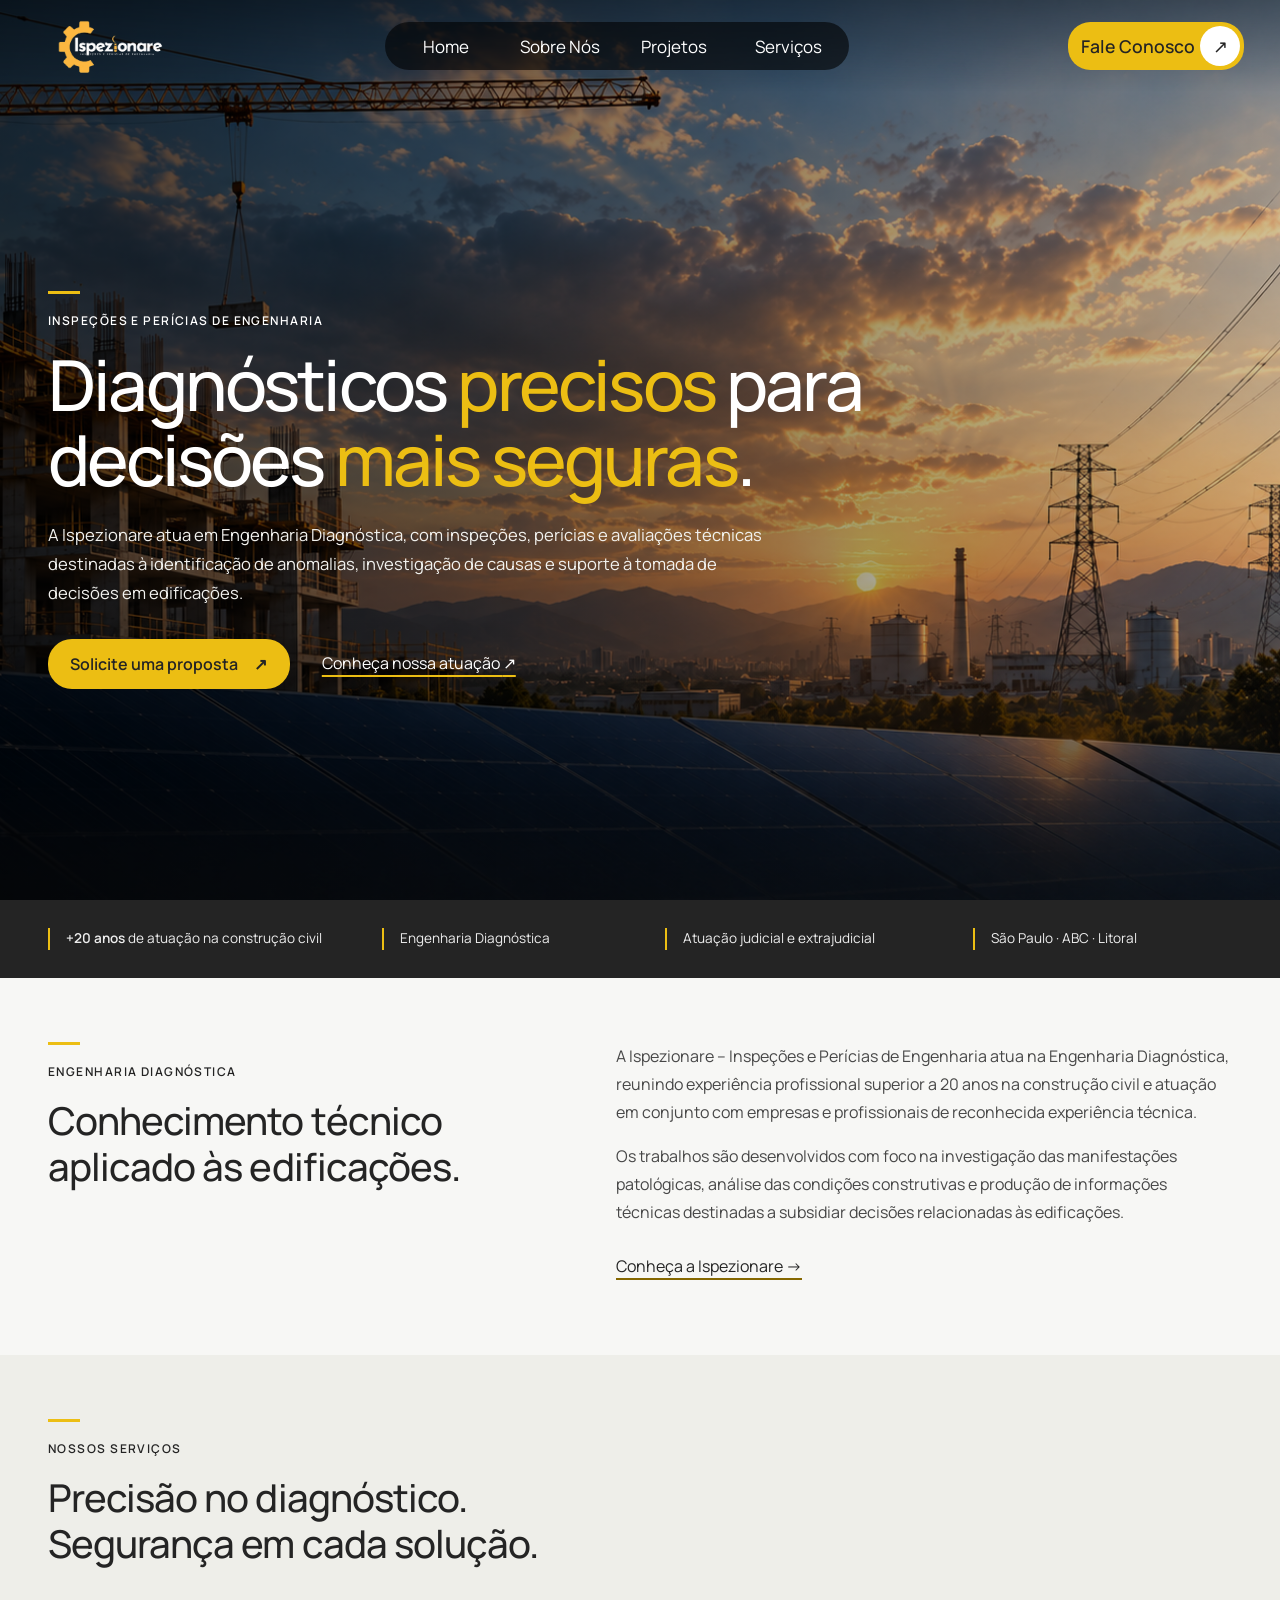
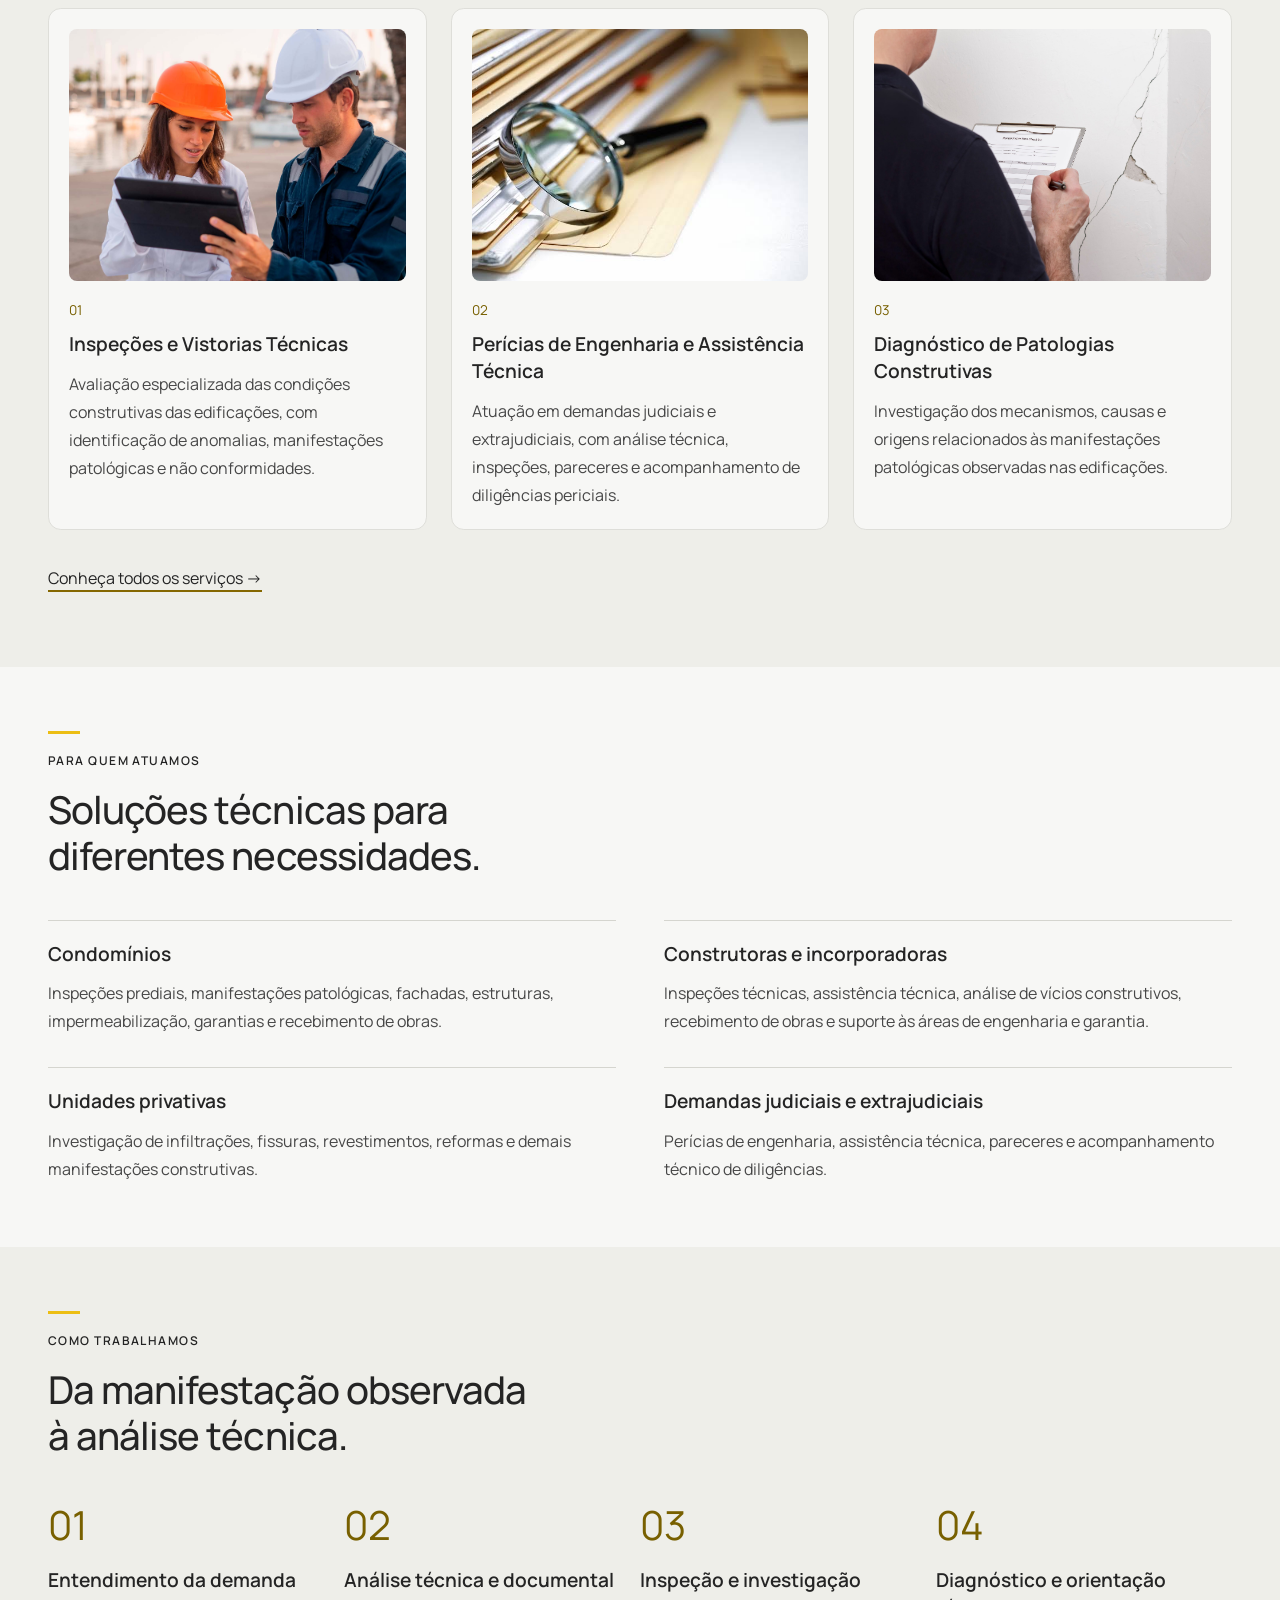
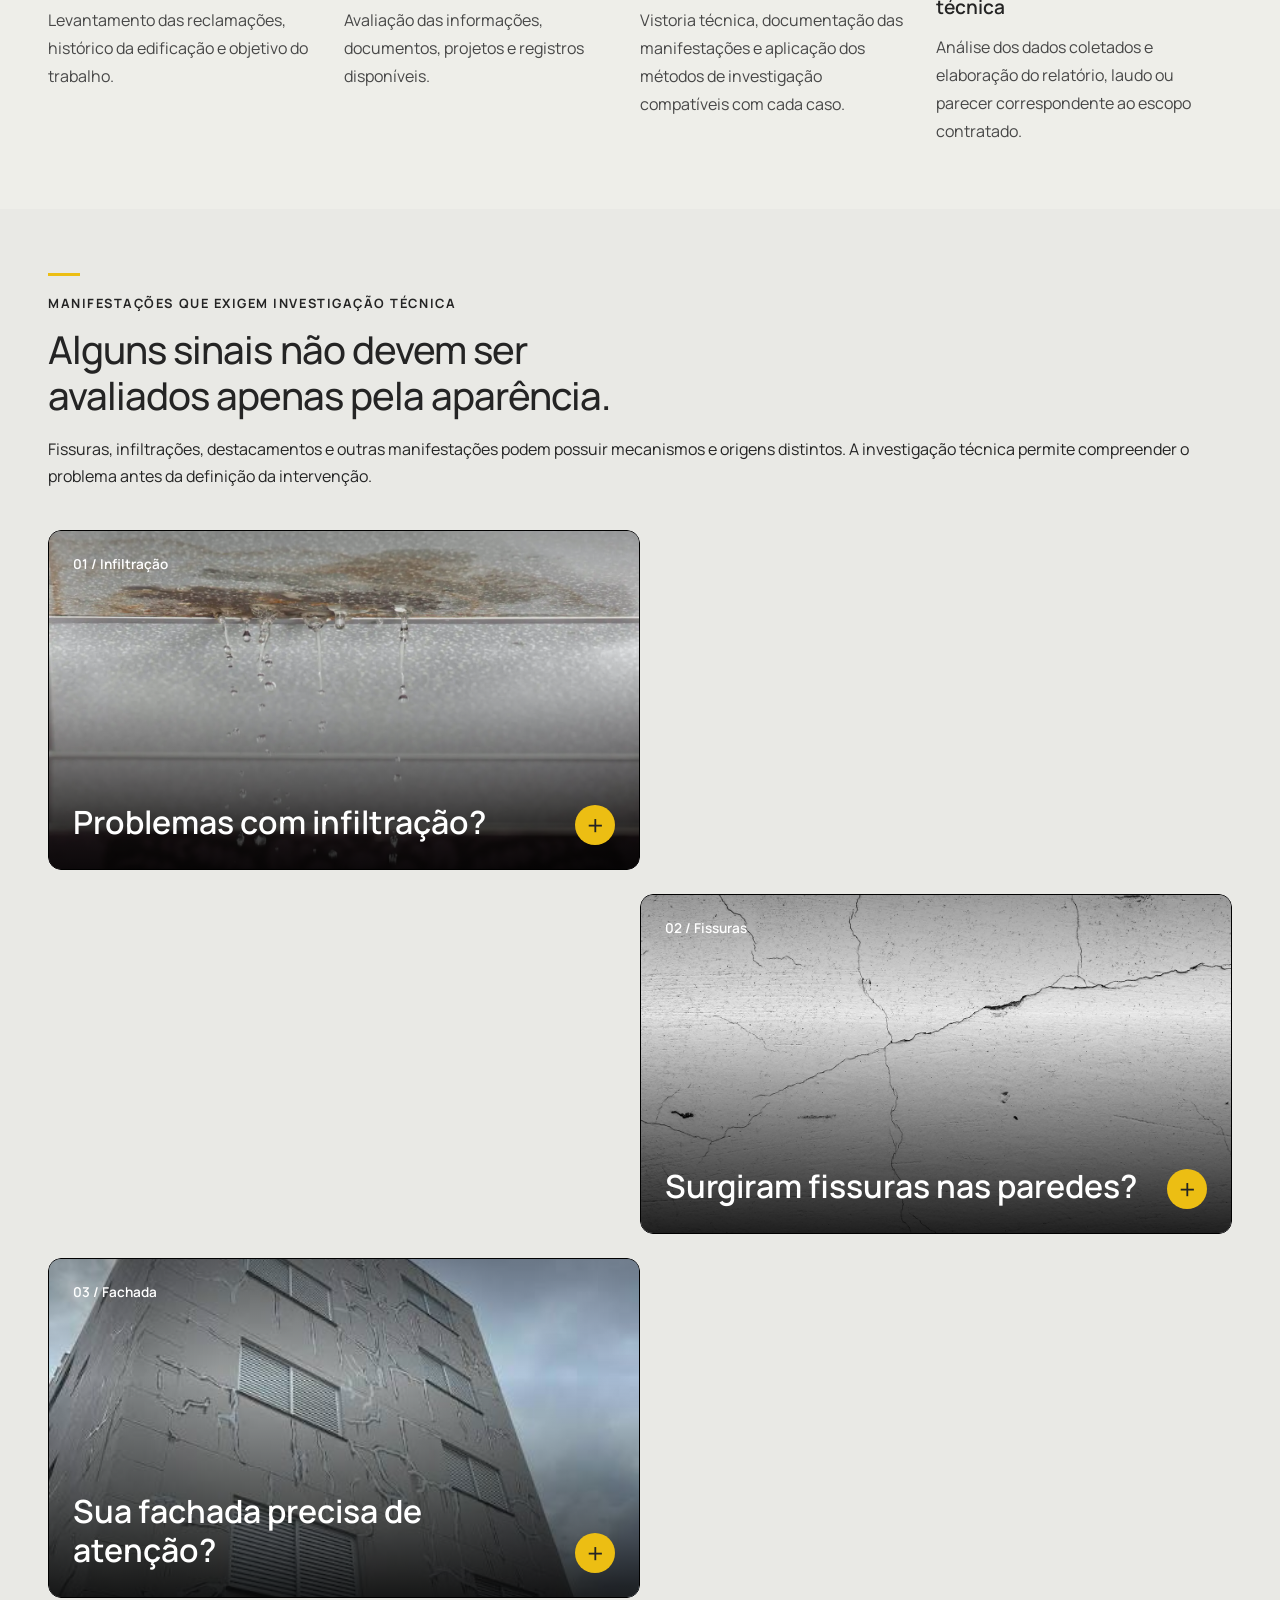
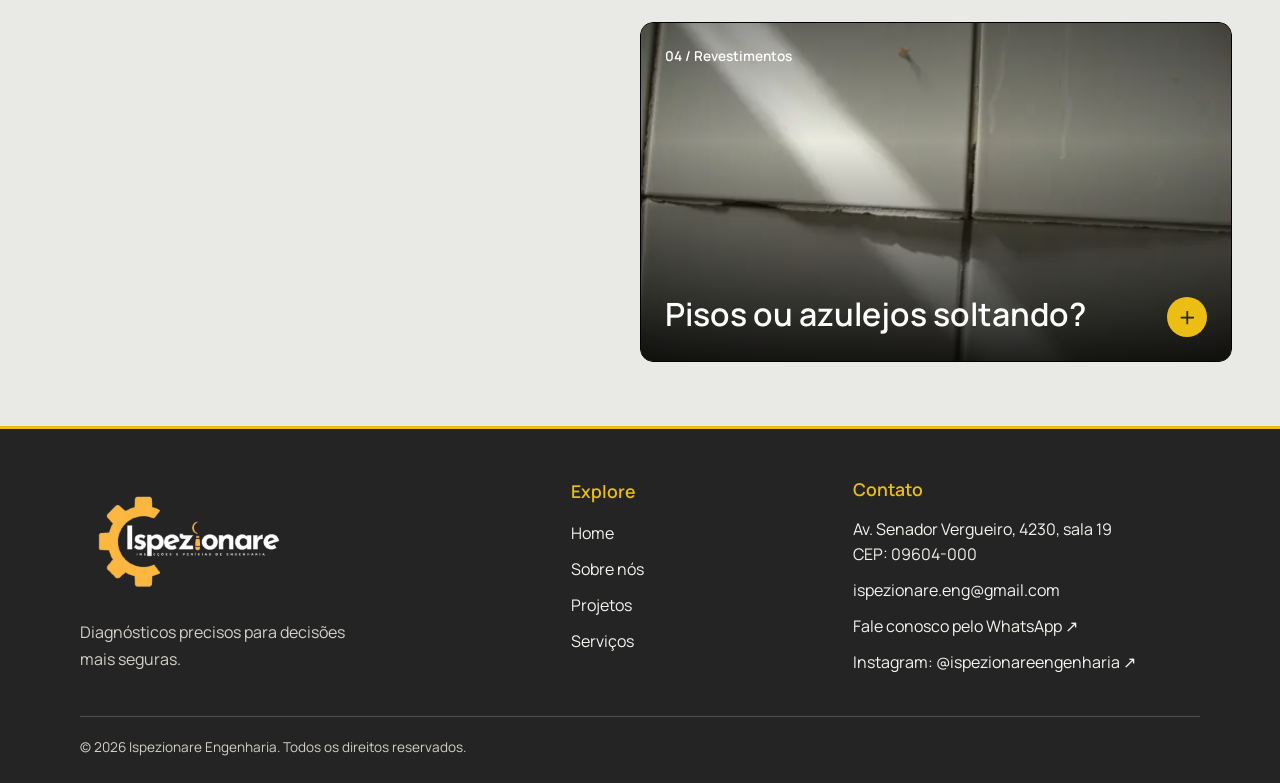
==== commit 8ea565dd: "newIndex version" ====
--- a/index.html
+++ b/index.html
@@ -3,72 +3,144 @@
 <head>
     <meta charset="UTF-8">
     <meta name="viewport" content="width=device-width, initial-scale=1.0">
-    <title>Ispezionare Engenharia</title>
+    <title>Ispezionare | Engenharia Diagnóstica, Inspeções e Perícias</title>
+    <meta name="description" content="Engenharia Diagnóstica, inspeções, perícias de engenharia e investigação de patologias construtivas para condomínios, construtoras e unidades privativas.">
+    <meta property="og:type" content="website">
+    <meta property="og:locale" content="pt_BR">
+    <meta property="og:site_name" content="Ispezionare Engenharia">
+    <meta property="og:title" content="Ispezionare | Engenharia Diagnóstica, Inspeções e Perícias">
+    <meta property="og:description" content="Diagnósticos precisos para decisões mais seguras. Conheça nossa atuação em Engenharia Diagnóstica, inspeções e perícias.">
     <link rel="stylesheet" href="styles/main.css">
     <link rel="stylesheet" href="styles/index.css">
     <link rel="icon" type="image/png" href="images/images/icon.png?v=2">
 </head>
-<body>
-    <div class="headerItens">
+<body class="homePage">
+    <a class="homeSkip" href="#conteudo">Pular para o conteúdo</a>
+    <header class="headerItens">
         <div class="logo">
             <img src="images/images/logoHeader.png" class="logoHeader" alt="Ispezionare Engenharia">
         </div>
-        <div class="icons">
+        <nav class="icons" aria-label="Navegação principal">
             <a href="index.html" class="iconsText" aria-current="page">Home</a>
             <a href="pages/aboutUs.html" class="iconsText">Sobre Nós</a>
             <a href="pages/projects.html" class="iconsText">Projetos</a>
             <a href="pages/services.html" class="iconsText">Serviços</a>
-        </div>
+        </nav>
         <div class="contact">
-            <a href="https://wa.me/message/LAXNS5ODI656J1" class="waMe" target= "_blank">
+            <a href="https://wa.me/message/LAXNS5ODI656J1" class="waMe" target="_blank" rel="noopener noreferrer">
                 <span class="waMeText">Fale Conosco</span>
                 <span class="waMeArrow" aria-hidden="true">↗</span>
             </a>
         </div>
+    </header>
+
+    <main id="conteudo" tabindex="-1">
+    <section class="hero" aria-labelledby="home-title">
+    <div class="mainPart homeContainer">
+        <p class="homeEyebrow">Inspeções e perícias de engenharia</p>
+        <h1 id="home-title">Diagnósticos <span class="yText">precisos</span> para decisões <span class="yText">mais seguras</span>.</h1>
+        <p class="heroDescription">A Ispezionare atua em Engenharia Diagnóstica, com inspeções, perícias e avaliações técnicas destinadas à identificação de anomalias, investigação de causas e suporte à tomada de decisões em edificações.</p>
+        <div class="homeActions">
+            <a href="https://wa.me/message/LAXNS5ODI656J1" class="homeButton" target="_blank" rel="noopener noreferrer">Solicite uma proposta <span aria-hidden="true">↗</span></a>
+            <a href="pages/services.html" class="homeTextLink">Conheça nossa atuação <span aria-hidden="true">↗</span></a>
+        </div>
     </div>
-
-    <section class="hero">
-    <div class="mainPart">
-        <h1>Diagnósticos <span class="yText">precisos</span> para decisões <span class="yText">mais seguras</span>.</h1>
-        <h2>A Ispezionare Engenharia atua em Engenharia Diagnóstica, oferecendo análises técnicas precisas para identificar falhas, compreender causas e orientar decisões com segurança.</h2>
-        <a href="pages/aboutUs.html" class="getInTouch">Conheça a gente!</a>
+    </section>
+
+    <div class="homeCredentials">
+        <ul class="homeContainer">
+            <li><strong>+20 anos</strong> de atuação na construção civil</li>
+            <li>Engenharia Diagnóstica</li>
+            <li>Atuação judicial e extrajudicial</li>
+            <li>São Paulo · ABC · Litoral</li>
+        </ul>
     </div>
-    </section>
-    <div class="services">
-        <div class="servicesHead">
-            <h1>Nossos serviços</h1>
-            <h2><span class="yText">Precisão</span> no diagnóstico.<br> <span class="yText">Segurança</span> em cada solução.</h2>
+
+    <section class="homeSection" aria-labelledby="sobre-ispezionare">
+        <div class="homeContainer homeIntro">
+            <div>
+                <p class="homeEyebrow">Engenharia Diagnóstica</p>
+                <h2 id="sobre-ispezionare">Conhecimento técnico aplicado às edificações.</h2>
+            </div>
+            <div class="homeCopy">
+                <p>A Ispezionare – Inspeções e Perícias de Engenharia atua na Engenharia Diagnóstica, reunindo experiência profissional superior a 20 anos na construção civil e atuação em conjunto com empresas e profissionais de reconhecida experiência técnica.</p>
+                <p>Os trabalhos são desenvolvidos com foco na investigação das manifestações patológicas, análise das condições construtivas e produção de informações técnicas destinadas a subsidiar decisões relacionadas às edificações.</p>
+                <a class="homeTextLink" href="pages/aboutUs.html">Conheça a Ispezionare <span aria-hidden="true">→</span></a>
+            </div>
+        </div>
+    </section>
+
+    <section class="services homeSection homeTint" aria-labelledby="servicos-titulo">
+        <div class="homeContainer">
+        <div class="servicesHead homeHeading">
+            <p class="homeEyebrow">Nossos serviços</p>
+            <h2 id="servicos-titulo">Precisão no diagnóstico.<br>Segurança em cada solução.</h2>
         </div>
         <div class="servicesSquares">
             <a href="pages/services.html#inspecoes-vistorias" class="cardLink">
                 <article class="squares">
-                    <img src="images/images-index/squareOne_img.png" alt="">
-                    <h3>Inspeções e Vistorias Técnicas Prediais</h3>
-                    <p><span class="yText">Avaliação especializada</span> das condições das edificações, com <span class="yText">identificação de anomalias</span> e não conformidades construtivas.</p>
+                    <img src="images/images-index/squareOne_img.png" alt="" loading="lazy">
+                    <span class="serviceNumber" aria-hidden="true">01</span>
+                    <h3>Inspeções e Vistorias Técnicas</h3>
+                    <p>Avaliação especializada das condições construtivas das edificações, com identificação de anomalias, manifestações patológicas e não conformidades.</p>
                 </article>
             </a>
             <a href="pages/services.html#pericias-assistencia-tecnica" class="cardLink">
                 <article class="squares">
-                    <img src="images/images-index/squareTwo_img.png" alt="">
-                    <h3>Perícias e Assistência Técnica Jurídica</h3>
-                    <p>Atuação em demandas <span class="yText">judiciais e extrajudiciais</span>, com análise técnica, elaboração de pareceres e<span class="yText"> suporte técnico especializado</span>.</p>
+                    <img src="images/images-index/squareTwo_img.png" alt="" loading="lazy">
+                    <span class="serviceNumber" aria-hidden="true">02</span>
+                    <h3>Perícias de Engenharia e Assistência Técnica</h3>
+                    <p>Atuação em demandas judiciais e extrajudiciais, com análise técnica, inspeções, pareceres e acompanhamento de diligências periciais.</p>
                 </article>
             </a>
             <a href="pages/services.html#diagnostico-patologias-construtivas" class="cardLink">
                 <article class="squares">
-                    <img src="images/images-index/squareThree_img.png" alt="">
+                    <img src="images/images-index/squareThree_img.png" alt="" loading="lazy">
+                    <span class="serviceNumber" aria-hidden="true">03</span>
                     <h3>Diagnóstico de Patologias Construtivas</h3>
-                    <p><span class="yText">Investigação das causas</span> e mecanismos relacionados às <span class="yText">manifestações patológicas</span> da edificação.</p>
-                </article>
-            </a>
-        </div>
-    </div>
+                    <p>Investigação dos mecanismos, causas e origens relacionados às manifestações patológicas observadas nas edificações.</p>
+                </article>
+            </a>
+        </div>
+        <a class="homeTextLink homeSectionLink" href="pages/services.html">Conheça todos os serviços <span aria-hidden="true">→</span></a>
+        </div>
+    </section>
+
+    <section class="homeSection" aria-labelledby="publicos-titulo">
+        <div class="homeContainer">
+            <div class="homeHeading">
+                <p class="homeEyebrow">Para quem atuamos</p>
+                <h2 id="publicos-titulo">Soluções técnicas para diferentes necessidades.</h2>
+            </div>
+            <div class="homeAudiences">
+                <article><h3>Condomínios</h3><p>Inspeções prediais, manifestações patológicas, fachadas, estruturas, impermeabilização, garantias e recebimento de obras.</p></article>
+                <article><h3>Construtoras e incorporadoras</h3><p>Inspeções técnicas, assistência técnica, análise de vícios construtivos, recebimento de obras e suporte às áreas de engenharia e garantia.</p></article>
+                <article><h3>Unidades privativas</h3><p>Investigação de infiltrações, fissuras, revestimentos, reformas e demais manifestações construtivas.</p></article>
+                <article><h3>Demandas judiciais e extrajudiciais</h3><p>Perícias de engenharia, assistência técnica, pareceres e acompanhamento técnico de diligências.</p></article>
+            </div>
+        </div>
+    </section>
+
+    <section class="homeSection homeTint" aria-labelledby="metodo-titulo">
+        <div class="homeContainer">
+            <div class="homeHeading">
+                <p class="homeEyebrow">Como trabalhamos</p>
+                <h2 id="metodo-titulo">Da manifestação observada à análise técnica.</h2>
+            </div>
+            <ol class="homeMethod">
+                <li><span aria-hidden="true">01</span><h3>Entendimento da demanda</h3><p>Levantamento das reclamações, histórico da edificação e objetivo do trabalho.</p></li>
+                <li><span aria-hidden="true">02</span><h3>Análise técnica e documental</h3><p>Avaliação das informações, documentos, projetos e registros disponíveis.</p></li>
+                <li><span aria-hidden="true">03</span><h3>Inspeção e investigação</h3><p>Vistoria técnica, documentação das manifestações e aplicação dos métodos de investigação compatíveis com cada caso.</p></li>
+                <li><span aria-hidden="true">04</span><h3>Diagnóstico e orientação técnica</h3><p>Análise dos dados coletados e elaboração do relatório, laudo ou parecer correspondente ao escopo contratado.</p></li>
+            </ol>
+        </div>
+    </section>
 
     <section class="problems" aria-labelledby="problemas-titulo">
         <header class="problemsHeader">
-            <p>QUANDO PROCURAR UMA AVALIAÇÃO?</p>
-            <h2 id="problemas-titulo">Seu imóvel apresenta algum <span class="yText">destes sinais?</span></h2>
-            <p>Selecione um card para entender como uma avaliação técnica pode ajudar.</p>
+            <p class="homeEyebrow">Manifestações que exigem investigação técnica</p>
+            <h2 id="problemas-titulo">Alguns sinais não devem ser avaliados apenas pela aparência.</h2>
+            <p>Fissuras, infiltrações, destacamentos e outras manifestações podem possuir mecanismos e origens distintos. A investigação técnica permite compreender o problema antes da definição da intervenção.</p>
         </header>
         <div class="problemsLista">
             <div class="problemsLinha">
@@ -82,7 +154,7 @@
                     <div class="problemDescription" id="descricao-infiltracao" hidden>
                         <h3>O primeiro passo é entender a origem.</h3>
                         <p>Manchas e vazamentos recorrentes merecem atenção. A avaliação técnica ajuda a investigar a origem da entrada de água e orientar os próximos passos antes de realizar reparos.</p>
-                        <a href="https://wa.me/message/LAXNS5ODI656J1" target= "_blank">Fale sobre seu problema ↗</a>
+                        <a href="https://wa.me/message/LAXNS5ODI656J1" target="_blank" rel="noopener noreferrer">Fale sobre seu problema ↗</a>
                     </div>
                 </article>
             </div>
@@ -97,7 +169,7 @@
                     <div class="problemDescription" id="descricao-fissuras" hidden>
                         <h3>Entenda os sinais da sua edificação.</h3>
                         <p>A análise das características das fissuras e das condições da edificação ajuda a compreender suas possíveis causas e definir a necessidade de outras investigações.</p>
-                        <a href="https://wa.me/message/LAXNS5ODI656J1" target= "_blank">Fale sobre seu problema ↗</a>
+                        <a href="https://wa.me/message/LAXNS5ODI656J1" target="_blank" rel="noopener noreferrer">Fale sobre seu problema ↗</a>
                     </div>
                 </article>
             </div>
@@ -112,7 +184,7 @@
                     <div class="problemDescription" id="descricao-fachada" hidden>
                         <h3>Um olhar técnico para o exterior.</h3>
                         <p>A inspeção permite avaliar as condições da fachada, registrar anomalias nos revestimentos e orientar medidas de manutenção conforme os problemas identificados.</p>
-                        <a href="https://wa.me/message/LAXNS5ODI656J1" target= "_blank">Fale sobre seu problema ↗</a>
+                        <a href="https://wa.me/message/LAXNS5ODI656J1" target="_blank" rel="noopener noreferrer">Fale sobre seu problema ↗</a>
                     </div>
                 </article>
             </div>
@@ -127,12 +199,15 @@
                     <div class="problemDescription" id="descricao-revestimentos" hidden>
                         <h3>Entenda o que está causando o descolamento.</h3>
                         <p>Peças soltas, estufadas ou com som oco merecem atenção. A avaliação técnica ajuda a identificar as causas e orientar os reparos necessários.</p>
-                        <a href="https://wa.me/message/LAXNS5ODI656J1" target= "_blank">Fale sobre seu problema ↗</a>
-                    </div>
-                </article>
-            </div>
-        </div>
-    </section>
+                        <a href="https://wa.me/message/LAXNS5ODI656J1" target="_blank" rel="noopener noreferrer">Fale sobre seu problema ↗</a>
+                    </div>
+                </article>
+            </div>
+        </div>
+    </section>
+
+
+    </main>
 
     <footer class="siteFooter">
         <div class="footerContent">
@@ -164,5 +239,6 @@
         </div>
     </footer>
     <script src="scripts/index.js" defer></script>
+    <script src="scripts/header.js" defer></script>
 </body>
 </html>
--- a/styles/main.css
+++ b/styles/main.css
@@ -1,4 +1,4 @@
-@import url('https://fonts.googleapis.com/css2?family=Quicksand:wght@300..700&display=swap');
+@import url('https://fonts.googleapis.com/css2?family=Manrope:wght@400;500;600;700&display=swap');
 * {
     padding: 0;
     margin: 0;
@@ -25,24 +25,26 @@
 }
 .headerItens,
 .headerItens * {
-    font-family: "Quicksand", sans-serif;
+    font-family: "Manrope", sans-serif;
 }
 .headerItens {
-    position: sticky;
-    top: 0;
+    position: fixed;
+    inset: 0 0 auto;
     z-index: 1000;
     display: grid;
     grid-template-columns: auto 1fr auto;
     grid-template-rows: minmax(0, 1fr);
-    height: 3.35rem;
-    background: linear-gradient(to bottom, rgb(0 0 0 / 25%), rgb(0 0 0 / 0%));
+    height: 5.75rem;
+    background: linear-gradient(rgb(0 0 0 / 35%), transparent);
+    transition: background-color .2s;
     color: white;
 }
 .headerItens .logo {
     display: flex;
     padding-left: 3rem;
     align-items: center;
-    height: 170%;
+    height: 4.5rem;
+    align-self: center;
 }
 .logoHeader {
     display: block;
@@ -50,6 +52,8 @@
     width: auto;
 }
 .headerItens .icons {
+    align-self: center;
+    min-height: 3rem;
     display: flex;
     justify-self: center;
     align-items: stretch;
@@ -65,7 +69,7 @@
     flex: 1;
     align-items: center;
     justify-content: center;
-    font-family: "Quicksand", sans-serif;
+    font-family: "Manrope", sans-serif;
     font-size: 1.7em;
     color: inherit;
     text-decoration: none;
@@ -78,6 +82,8 @@
     color: black;
 }
 .headerItens .contact {
+    align-self: center;
+    height: 3.5rem;
     display: flex;
     justify-content: right;
     padding: .25rem;
@@ -95,7 +101,7 @@
     border-radius: 1.4rem;
     margin: .25rem;
     height: 100%;
-    font-family: "Quicksand", sans-serif;
+    font-family: "Manrope", sans-serif;
     font-size: 1.4em;
     color: inherit;
     text-decoration: none;
@@ -128,6 +134,17 @@
     background-color: #ecbe13;
 }
 
+
+.headerItens.isScrolled {
+    background: rgb(36 36 36 / 97%);
+}
+.headerItens .waMe, .headerItens .waMeArrow {
+    color: #242424;
+}
+.headerItens a:focus-visible {
+    outline: 3px solid #ecbe13;
+    outline-offset: 5px;
+}
 /* footer */
 
 .siteFooter {
@@ -218,11 +235,12 @@
     .headerItens .icons { width: 95%; }
 }
 @media (max-width: 760px) {
-    .headerItens { position: relative; height: auto; grid-template-columns: minmax(0, 1fr) auto; grid-template-rows: auto auto; padding: .5rem; gap: 1.75rem .5rem; }
+    .headerItens { height: auto; grid-template-columns: minmax(0, 1fr) auto; grid-template-rows: auto auto; padding: .5rem; gap: .75rem .5rem; }
     .headerItens .logo { height: 3.5rem; padding-left: .5rem; }
-    .headerItens .logo img { height: 5rem;}
+    .headerItens .logo img { height: 3.5rem; }
     .headerItens .logoHeader { max-width: 100%; object-fit: contain; }
-    .headerItens .contact { padding: 0; }
+    .headerItens .contact { padding: 0; height: 3rem; }
+    .headerItens .iconsText { font-size: .9rem; }
     .headerItens .waMe { margin: 0; border-radius: 100px;}
     .headerItens .icons { grid-column: 1 / -1; grid-row: 2; width: 100%; margin: 0; min-height: 2.75rem; }
     .footerContent { grid-template-columns: minmax(0, 1fr); }
--- a/styles/index.css
+++ b/styles/index.css
@@ -1,135 +1,286 @@
-* {
-    font-family: "Quicksand", sans-serif;
-}
-body {
+@import url('https://fonts.googleapis.com/css2?family=Manrope:wght@400;500;600;700&display=swap');
+
+.homePage {
+    --homeGold: #ecbe13;
+    --homeInk: #242424;
+    --homeMuted: #474747;
+    --homePaper: #f7f7f5;
+    --homeLine: #d5d5cf;
+    --homeGutter: clamp(1.25rem, 4vw, 3rem);
     min-height: 100vh;
-    background-color: #f7f7f5;
-    color: #242424;
-}
-/*  Parte inicial/foto  */
-
+    background: var(--homePaper);
+    color: var(--homeInk);
+    font-family: "Manrope", sans-serif;
+    overflow-wrap: break-word;
+}
+.homePage *, .homePage *::before, .homePage *::after {
+    box-sizing: border-box;
+}
+.homePage button {
+    font-family: inherit;
+}
+
+
+
+
+
+.homePage a:focus-visible, .homePage button:focus-visible {
+    outline: 3px solid #856700;
+    outline-offset: 5px;
+}
+
+.homePage .problemsImg:focus-visible {
+    outline-offset: -5px;
+    outline-color: var(--homeGold);
+}
+.homePage [id] {
+    scroll-margin-top: 7rem;
+}
+.homeSkip {
+    position: fixed;
+    top: .5rem;
+    left: .5rem;
+    z-index: 1100;
+    padding: .75rem 1rem;
+    color: var(--homeInk);
+    background: var(--homeGold);
+    transform: translateY(-160%);
+}
+.homeSkip:focus {
+    transform: translateY(0);
+}
+.homeContainer {
+    width: min(100% - 2 * var(--homeGutter), 1200px);
+    margin-inline: auto;
+}
+.homeSection {
+    padding-block: clamp(3rem, 5vw, 5rem);
+}
+.homeTint {
+    background: #eeeee9;
+}
+.homePage main h2 {
+    font-size: clamp(1.8rem, 3vw, 2.8rem);
+    font-weight: 500;
+    line-height: 1.2;
+    letter-spacing: -.025em;
+    text-wrap: balance;
+}
+.homePage main h3 {
+    font-size: 1.2rem;
+    font-weight: 600;
+    line-height: 1.4;
+}
+.homePage main p {
+    line-height: 1.75;
+}
+.homeEyebrow {
+    margin-bottom: 1rem;
+    font-size: .75rem;
+    font-weight: 600;
+    letter-spacing: .12em;
+    text-transform: uppercase;
+}
+.homeEyebrow::before {
+    content: "";
+    display: block;
+    width: 2rem;
+    height: 3px;
+    margin-bottom: 1rem;
+    background: var(--homeGold);
+}
+.homeHeading {
+    max-width: 48rem;
+    margin-bottom: 2.5rem;
+}
 .hero {
-    box-sizing: border-box;
-    width: 100%;
-    aspect-ratio: 1672 / 941;
-    margin-top: -60px;
-    padding: 120px 5rem 12rem;
-    display: flex;
-    flex-direction: column;
-    justify-content: flex-end;
-    background-image: url(../images/images-index/background.png);
-    background-repeat: no-repeat;
-    background-size: cover;
-    background-position: center top;
-}
-.mainPart {
-    color: white;
-    overflow-wrap: break-word;
-}
-.mainPart h1 {
-    font-weight: 400;
-    font-size: 2.5rem;
-}
-.mainPart h2 {
-    margin-top: 1rem;
-    width: 100%;
-    max-width: 60rem;
-    font-weight: 400;
-    font-size: 1.375rem;
-    font-style: italic;
-    opacity: .8;
-}
-.getInTouch {
     display: flex;
     align-items: center;
+    min-height: min(900px, 100svh);
+    padding-block: 10rem 5rem;
+    color: #fff;
+    background-color: var(--homeInk);
+    background-image: linear-gradient(90deg, rgb(0 0 0 / 70%), rgb(0 0 0 / 18%)), url(../images/images-index/background.png);
+    background-position: center;
+    background-size: cover;
+}
+.mainPart h1 {
+    max-width: 60rem;
+    font-size: clamp(3rem, 5.5vw, 5.25rem);
+    font-weight: 500;
+    line-height: 1.06;
+    letter-spacing: -.04em;
+    text-wrap: balance;
+}
+.heroDescription {
+    max-width: 46rem;
+    margin-top: 1.5rem;
+    font-size: clamp(1rem, 1.3vw, 1.2rem);
+    color: #f2f2ef;
+}
+.homeActions {
+    display: flex;
+    flex-wrap: wrap;
+    align-items: center;
+    gap: 1rem 2rem;
+    margin-top: 2rem;
+}
+.homeButton {
+    display: inline-flex;
+    align-items: center;
+    justify-content: center;
+    gap: 1rem;
+    min-height: 3.1rem;
+    padding: .8rem 1.4rem;
+    border-radius: 1.5rem;
+    background: var(--homeGold);
+    color: var(--homeInk);
+    font-weight: 600;
+    text-decoration: none;
+    transition: background-color .2s;
+}
+.homeButton:hover {
+    background: #fff;
+}
+.homeTextLink {
+    display: inline-block;
+    padding-block: .75rem;
+    color: inherit;
+    text-decoration-color: #856700;
+    text-decoration-thickness: 2px;
+    text-underline-offset: .4em;
+    line-height: 1.6;
+}
+.homeTextLink:hover {
+    text-decoration-color: white;
+}
+.hero .homeTextLink {
+    text-decoration-color: var(--homeGold);
+}
+.hero .homeTextLink:hover {
+    color: var(--homeGold);
+    text-decoration-color: white;
+}
+.homeSectionLink {
+    margin-top: 1.5rem;
+}
+.homeCredentials {
+    background: var(--homeInk);
+    color: #eee;
+    padding-block: 1.75rem;
+}
+.homeCredentials ul {
+    display: grid;
+    grid-template-columns: 1.2fr 1fr 1.1fr 1fr;
+    gap: 1.5rem;
+    list-style: none;
+}
+.homeCredentials li {
+    padding-left: 1rem;
+    border-left: 2px solid var(--homeGold);
+    font-size: .85rem;
+    line-height: 1.6;
+    align-self: center;
+}
+.homeCredentials strong {
+    font-weight: 600;
+}
+.homeIntro {
+    display: grid;
+    grid-template-columns: minmax(0, .9fr) minmax(0, 1.1fr);
+    gap: clamp(2rem, 5vw, 5rem);
+}
+.homeCopy p {
+    color: var(--homeMuted);
+}
+.homeCopy > * + * {
     margin-top: 1rem;
-    background-color: #ecbe13;
-    justify-content: center;
-    width: 11rem;
-    border-radius: 1.5rem;
-    height: 3rem;
-    font-family: "Quicksand", sans-serif;
-    font-size: 1.1em;
-    color: inherit;
-    text-decoration: none;
-    font-weight: 600;
-    transition: .2s;
-}
-.getInTouch:hover {
-    color: #ecbe13;
-    background-color: white;
-}
-
-/*  Nossos serviços  */
-
-.servicesHead {
-    display: flex;
-    justify-content: space-between;
-    align-items: center;
-    padding: 2rem 9rem 2rem 5rem;
-}
-.servicesHead h1 {
-    font-weight: 500;
-    font-style: italic;
-}
-.servicesHead h2 {
-    font-weight: 400;
-    font-size: 40px;
-}
-
-/*  Squares  */
+}
+.servicesSquares {
+    display: grid;
+    grid-template-columns: repeat(3, minmax(0, 1fr));
+    gap: 1.5rem;
+}
 .cardLink {
     display: block;
     color: inherit;
     text-decoration: none;
 }
-.services {
-    background-color: #f7f7f5;
-    padding-bottom: 2rem;
-}
-.servicesSquares {
-    display: flex;
-    flex-wrap: wrap;
-    justify-content: center;
-    gap: 3.75rem;
-}
 .squares {
-    width: 17rem;
-    padding: .75rem;
-    overflow-wrap: break-word;
+    height: 100%;
+    padding: 1.25rem;
+    border: 1px solid #deded9;
     border-radius: .8rem;
-    border: .15rem solid #deded9;
-    background-color: white;
-    box-shadow: 0 6px 20px rgb(36 36 36 / 5%);
+    background: var(--homePaper);
     transition: .2s;
-    cursor: pointer;
-}
-.squares:hover {
-    transform: scale(1.012);
-    border-color: #ecbe13;
-}
-.squares h3 {
-    padding-top: 1rem;
-}
-.squares p {
-    padding-top: .2rem;
+}
+.cardLink:hover .squares {
+    border-color: #856700;
+    transform: scale(1.01);
 }
 .squares img {
     display: block;
-    margin-inline: auto;
-    border-radius: .8rem;
-    height: 11rem;
-    width: auto;
+    width: 100%;
+    aspect-ratio: 4 / 3;
+    object-fit: cover;
+    border-radius: .5rem;
+}
+.serviceNumber {
+    display: block;
+    margin-block: 1.25rem .75rem;
+    font-size: .85rem;
+    color: #786000;
+}
+.squares p {
+    margin-top: .75rem;
+    color: var(--homeMuted);
+}
+.homeAudiences {
+    display: grid;
+    grid-template-columns: repeat(2, minmax(0, 1fr));
+    gap: 2rem 3rem;
+}
+.homeAudiences article {
+    padding-top: 1.25rem;
+    border-top: 1px solid var(--homeLine);
+}
+.homeAudiences p {
+    margin-top: .75rem;
+    color: var(--homeMuted);
+}
+.homeMethod {
+    display: grid;
+    grid-template-columns: repeat(4, minmax(0, 1fr));
+    list-style: none;
+}
+.homeMethod li {
+    position: relative;
+    padding-right: 1.5rem;
+}
+.homeMethod li > span {
+    display: inline-block;
+    position: relative;
+    padding-right: 1rem;
+    font-size: 2.5rem;
+    line-height: 1.3;
+    color: #786000;
+    background: #eeeee9;
+}
+.homeMethod h3 {
+    margin-block: 1rem .75rem;
+}
+.homeMethod p {
+    color: var(--homeMuted);
 }
 
 /* Cards */
 .problems {
-    padding: clamp(3rem, 2vw, 6rem) clamp(1.25rem, 4vw, 5rem);
+    padding: clamp(3rem, 5vw, 5rem) var(--homeGutter);
     color: #242424;
     background-color: #e9e9e5;
 }
 .problemsHeader, .problemsLista {
-    max-width: 1120px;
+    max-width: 1200px;
     margin-inline: auto;
 }
 .problemsHeader {
@@ -175,7 +326,7 @@
 }
 .problem.ativo {
     width: 100%;
-    box-shadow: var(--sombra-direcao) 0 18px -14px rgb(0 0 0 / 28%);
+    box-shadow: var(--sombra-direcao) 0 18px -14px rgb(0 0 0 / 12%);
 }
 .problemsImg {
     position: relative;
@@ -259,50 +410,83 @@
     text-underline-offset: .3em;
 }
 
-@media screen and (max-width: 760px) {
-    .headerItens {
+
+@media (max-width: 1100px) {
+    .homeMethod {
+        grid-template-columns: repeat(2, minmax(0, 1fr));
+        gap: 2rem 0;
+    }
+}
+@media (max-width: 760px) {
+
+
+
+
+
+    .homePage [id] {
+        scroll-margin-top: 9rem;
+    }
+    .hero {
+        min-height: 85svh;
+        padding-block: 11rem 3rem;
+    }
+    .mainPart h1 {
+        font-size: clamp(2.45rem, 8.5vw, 3.75rem);
+    }
+    .homeCredentials ul {
+        grid-template-columns: repeat(2, minmax(0, 1fr));
+    }
+    .homeIntro, .servicesSquares, .homeAudiences {
+        grid-template-columns: minmax(0, 1fr);
+    }
+    .squares img {
+        aspect-ratio: 16 / 10;
+    }
+    .homeMethod {
+        grid-template-columns: minmax(0, 1fr);
+        gap: 0;
+    }
+    .homeMethod li {
+        padding: 0 0 1.75rem 4rem;
+    }
+    .homeMethod li:last-child {
+        padding-bottom: 0;
+    }
+    .homeMethod li::before {
+        top: 0;
+        bottom: 0;
+        left: 1.3rem;
+        width: 1px;
+        height: auto;
+    }
+    .homeMethod li:last-child::before {
+        display: none;
+    }
+    .homeMethod li > span {
         position: absolute;
         top: 0;
         left: 0;
-        width: 100%;
-    }
-    .hero {
-        padding: 11rem 1.5rem 2rem;
-        min-height: 75svh;
+        padding: 0 0 .5rem;
+    }
+    .homeMethod h3 {
         margin-top: 0;
-        aspect-ratio: auto;
-    }
-    .servicesHead {
-        flex-direction: column;
-        align-items: flex-start;
-        gap: 1rem;
-        padding: 2rem 1.5rem;
-    }
-    .servicesHead h2 { font-size: 1.8rem; }
-    .servicesSquares {
-        flex-direction: column;
-        align-items: center;
-        gap: 1.5rem;
-        padding-inline: 1.5rem;
-    }
-    .cardLink { width: min(100%, 22rem); }
-    .squares { box-sizing: border-box; width: 100%; }
-    .squares img { max-width: 100%; object-fit: contain; }
-    .mainPart h1 {
-        font-size: 2rem;
-    }
-    .mainPart h2 {
-        font-size: 1.125rem;
     }
     .problem, .problemsLinha:nth-child(even) .problem {
         width: 100%;
-        flex-direction: column; }
+        flex-direction: column;
+    }
     .problemsImg {
         flex-basis: auto;
         width: 100%;
-        min-height: 280px; }
+        min-height: 280px;
+    }
     .problemDescription {
         flex-basis: auto;
         width: 100%;
     }
 }
+@media (prefers-reduced-motion: reduce) {
+    .homePage *, .homePage *::before, .homePage *::after {
+        transition: none;
+    }
+}
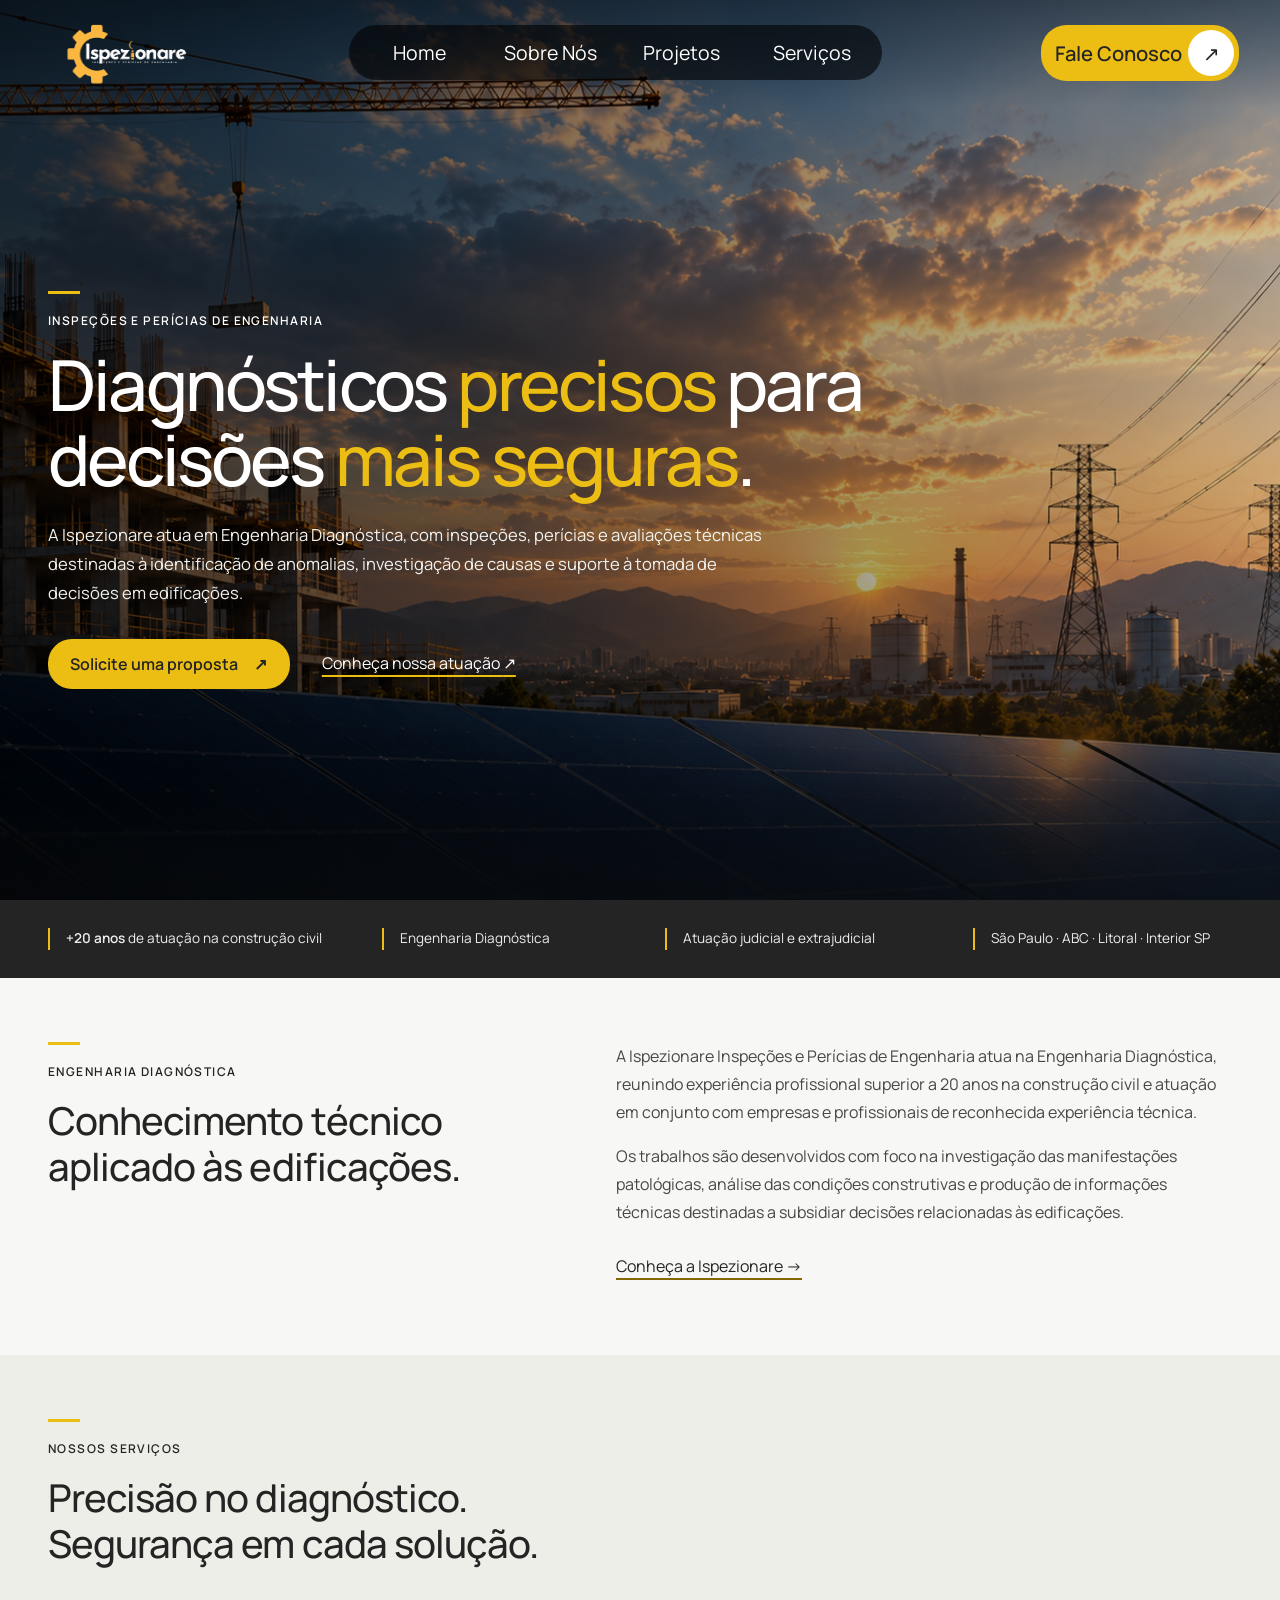
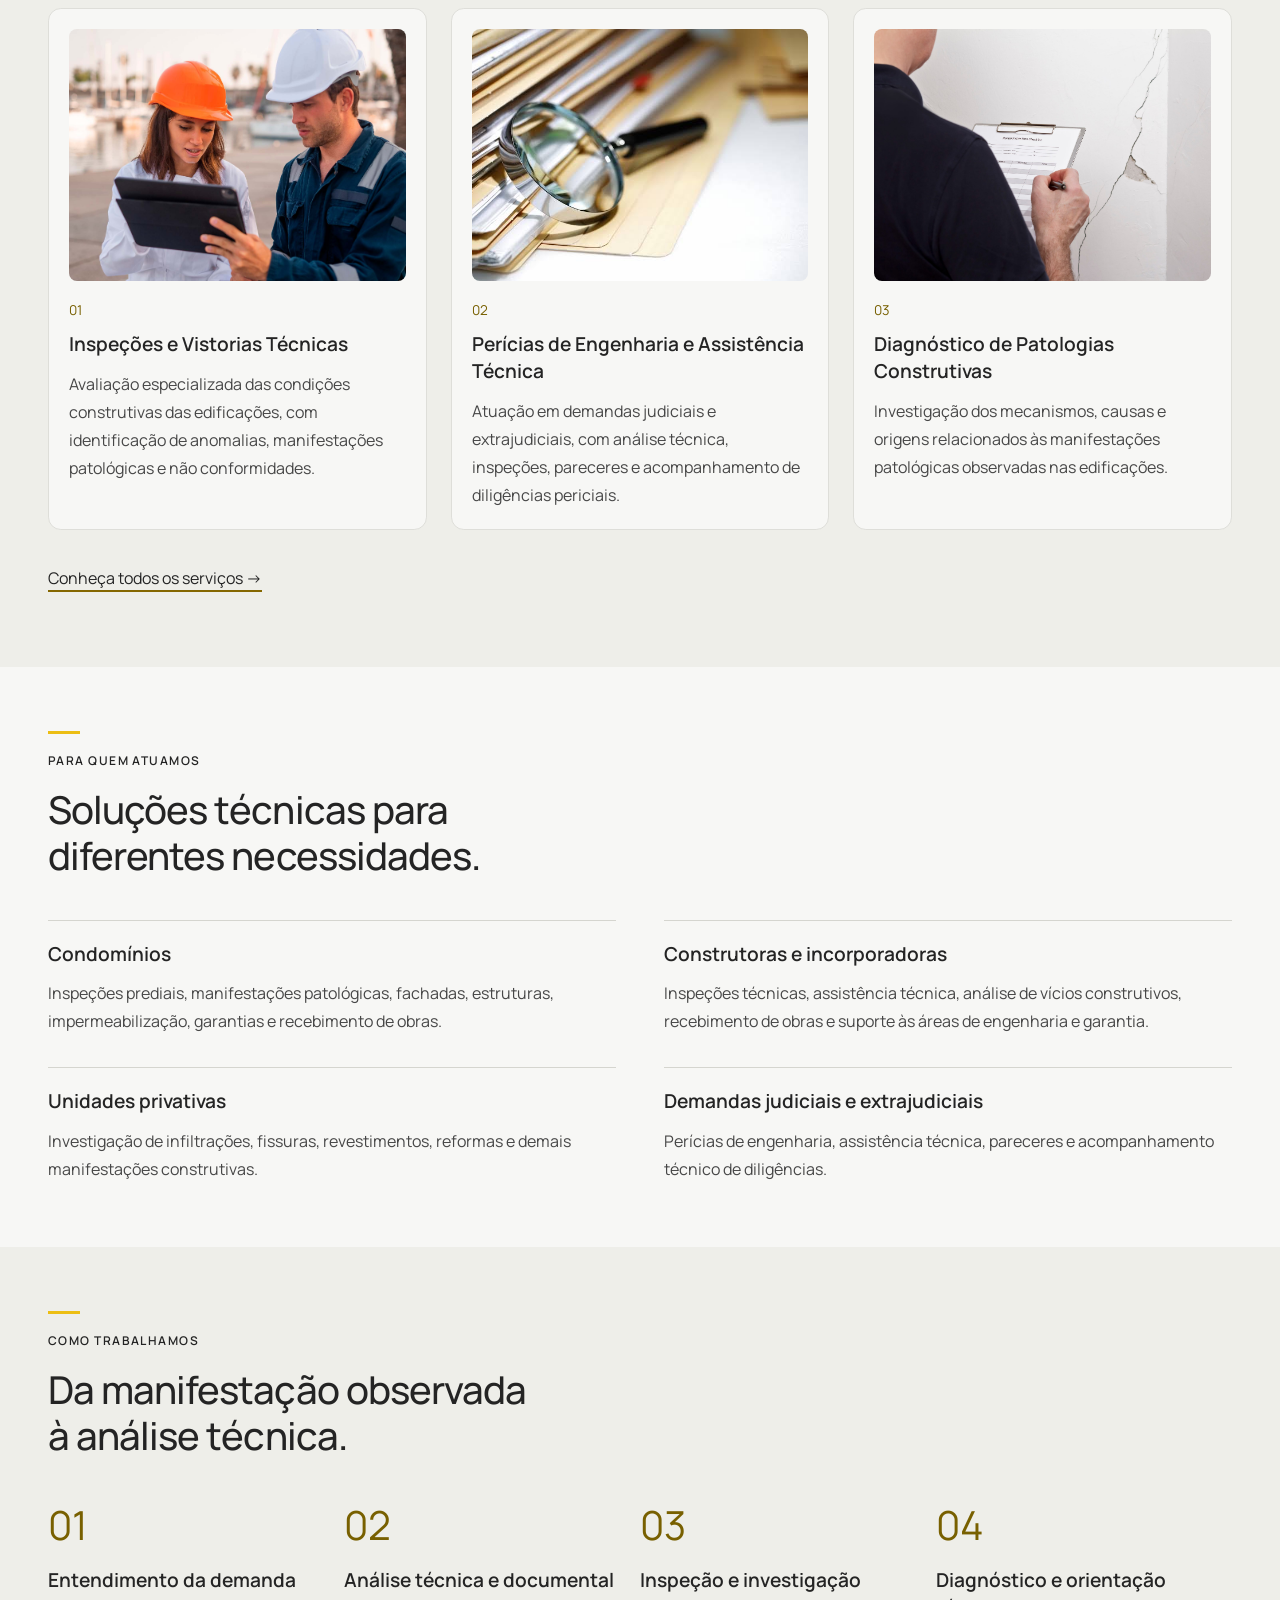
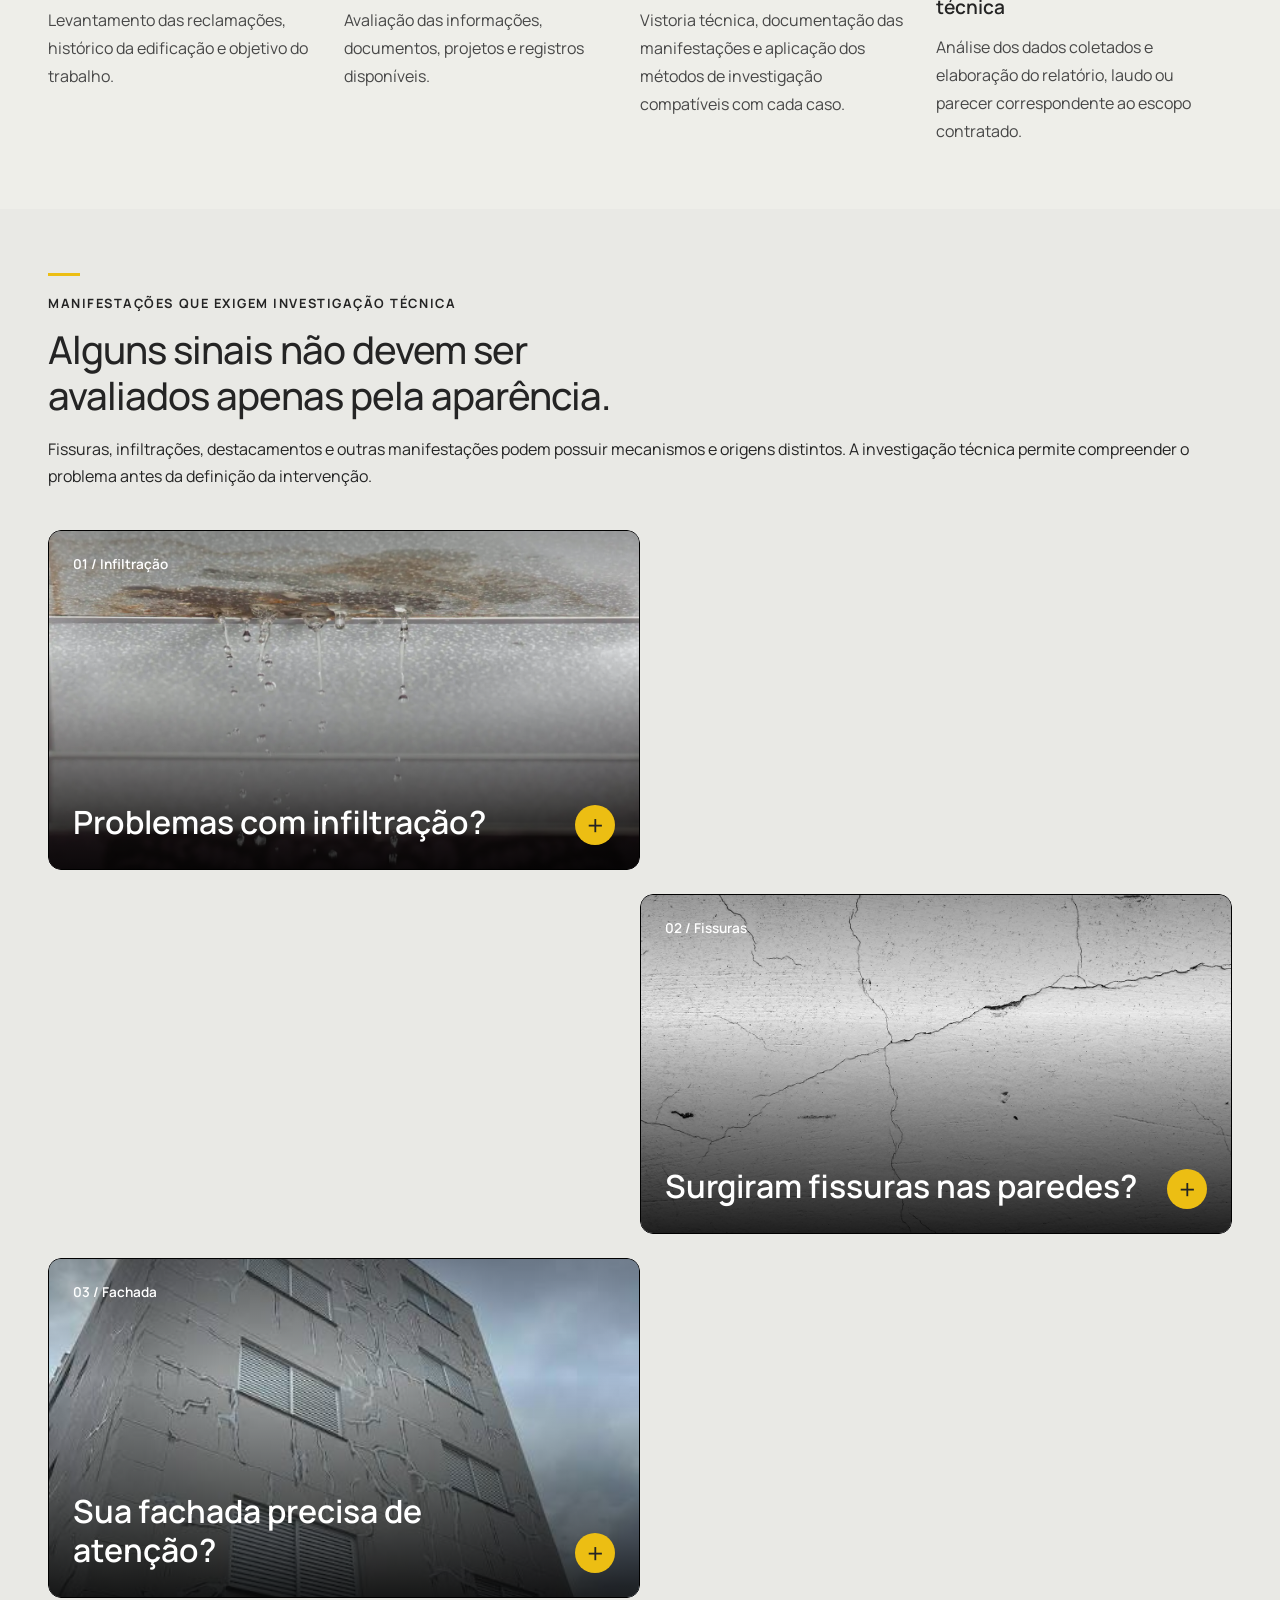
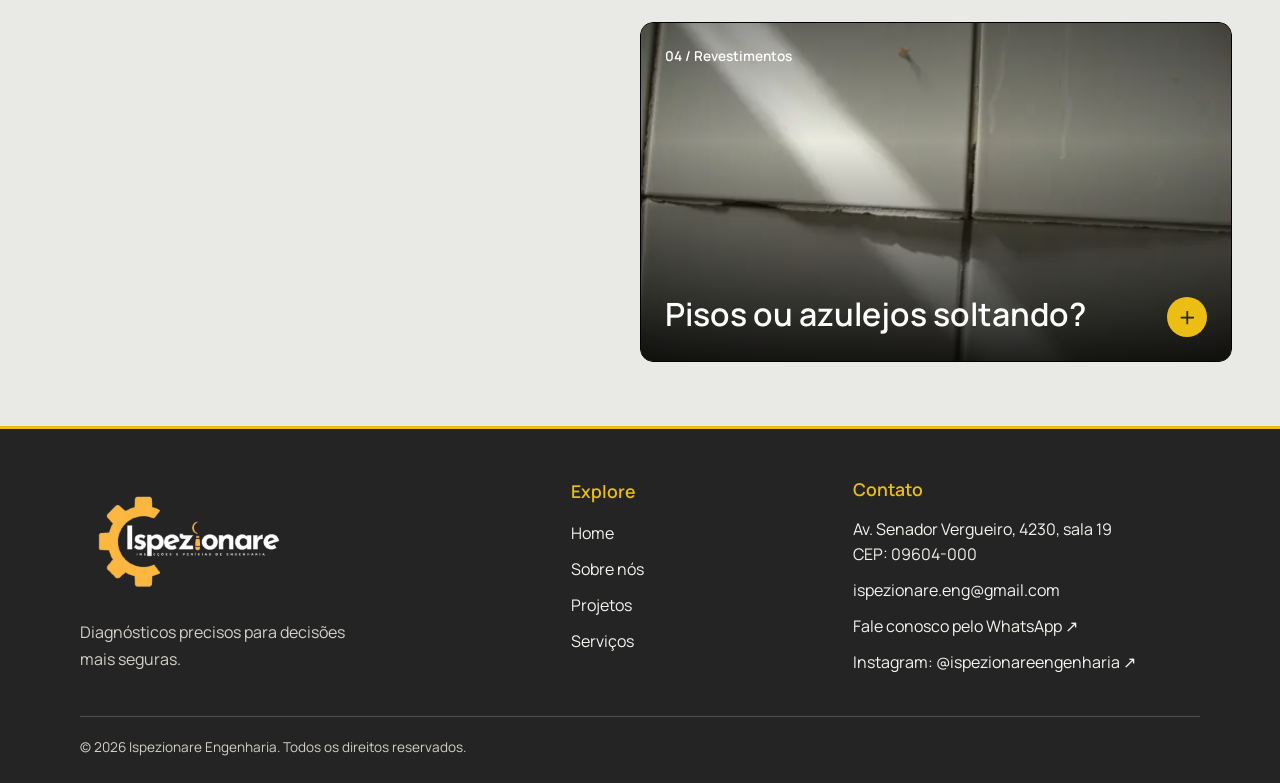
==== commit e0685378: "Projeto final R00" ====
--- a/index.html
+++ b/index.html
@@ -18,7 +18,7 @@
     <a class="homeSkip" href="#conteudo">Pular para o conteúdo</a>
     <header class="headerItens">
         <div class="logo">
-            <img src="images/images/logoHeader.png" class="logoHeader" alt="Ispezionare Engenharia">
+            <a href="index.html" aria-label="Home"><img src="images/images/logoHeader.png" class="logoHeader" alt="Ispezionare Engenharia"></a>
         </div>
         <nav class="icons" aria-label="Navegação principal">
             <a href="index.html" class="iconsText" aria-current="page">Home</a>
@@ -52,7 +52,7 @@
             <li><strong>+20 anos</strong> de atuação na construção civil</li>
             <li>Engenharia Diagnóstica</li>
             <li>Atuação judicial e extrajudicial</li>
-            <li>São Paulo · ABC · Litoral</li>
+            <li>São Paulo · ABC · Litoral · Interior SP</li>
         </ul>
     </div>
 
@@ -63,7 +63,7 @@
                 <h2 id="sobre-ispezionare">Conhecimento técnico aplicado às edificações.</h2>
             </div>
             <div class="homeCopy">
-                <p>A Ispezionare – Inspeções e Perícias de Engenharia atua na Engenharia Diagnóstica, reunindo experiência profissional superior a 20 anos na construção civil e atuação em conjunto com empresas e profissionais de reconhecida experiência técnica.</p>
+                <p>A Ispezionare Inspeções e Perícias de Engenharia atua na Engenharia Diagnóstica, reunindo experiência profissional superior a 20 anos na construção civil e atuação em conjunto com empresas e profissionais de reconhecida experiência técnica.</p>
                 <p>Os trabalhos são desenvolvidos com foco na investigação das manifestações patológicas, análise das condições construtivas e produção de informações técnicas destinadas a subsidiar decisões relacionadas às edificações.</p>
                 <a class="homeTextLink" href="pages/aboutUs.html">Conheça a Ispezionare <span aria-hidden="true">→</span></a>
             </div>
@@ -154,7 +154,7 @@
                     <div class="problemDescription" id="descricao-infiltracao" hidden>
                         <h3>O primeiro passo é entender a origem.</h3>
                         <p>Manchas e vazamentos recorrentes merecem atenção. A avaliação técnica ajuda a investigar a origem da entrada de água e orientar os próximos passos antes de realizar reparos.</p>
-                        <a href="https://wa.me/message/LAXNS5ODI656J1" target="_blank" rel="noopener noreferrer">Fale sobre seu problema ↗</a>
+                        <a href="https://wa.me/message/LAXNS5ODI656J1" target="_blank" rel="noopener noreferrer">Converse com nossa equipe ↗</a>
                     </div>
                 </article>
             </div>
@@ -169,7 +169,7 @@
                     <div class="problemDescription" id="descricao-fissuras" hidden>
                         <h3>Entenda os sinais da sua edificação.</h3>
                         <p>A análise das características das fissuras e das condições da edificação ajuda a compreender suas possíveis causas e definir a necessidade de outras investigações.</p>
-                        <a href="https://wa.me/message/LAXNS5ODI656J1" target="_blank" rel="noopener noreferrer">Fale sobre seu problema ↗</a>
+                        <a href="https://wa.me/message/LAXNS5ODI656J1" target="_blank" rel="noopener noreferrer">Converse com nossa equipe ↗</a>
                     </div>
                 </article>
             </div>
@@ -184,7 +184,7 @@
                     <div class="problemDescription" id="descricao-fachada" hidden>
                         <h3>Um olhar técnico para o exterior.</h3>
                         <p>A inspeção permite avaliar as condições da fachada, registrar anomalias nos revestimentos e orientar medidas de manutenção conforme os problemas identificados.</p>
-                        <a href="https://wa.me/message/LAXNS5ODI656J1" target="_blank" rel="noopener noreferrer">Fale sobre seu problema ↗</a>
+                        <a href="https://wa.me/message/LAXNS5ODI656J1" target="_blank" rel="noopener noreferrer">Converse com nossa equipe ↗</a>
                     </div>
                 </article>
             </div>
@@ -199,7 +199,7 @@
                     <div class="problemDescription" id="descricao-revestimentos" hidden>
                         <h3>Entenda o que está causando o descolamento.</h3>
                         <p>Peças soltas, estufadas ou com som oco merecem atenção. A avaliação técnica ajuda a identificar as causas e orientar os reparos necessários.</p>
-                        <a href="https://wa.me/message/LAXNS5ODI656J1" target="_blank" rel="noopener noreferrer">Fale sobre seu problema ↗</a>
+                        <a href="https://wa.me/message/LAXNS5ODI656J1" target="_blank" rel="noopener noreferrer">Converse com nossa equipe ↗</a>
                     </div>
                 </article>
             </div>
--- a/styles/main.css
+++ b/styles/main.css
@@ -22,6 +22,7 @@
 .headerItens .logo a {
     display: block;
     height: 100%;
+    min-width: 0;
 }
 .headerItens,
 .headerItens * {
@@ -34,16 +35,17 @@
     display: grid;
     grid-template-columns: auto 1fr auto;
     grid-template-rows: minmax(0, 1fr);
-    height: 5.75rem;
+    height: 6.6125rem;
     background: linear-gradient(rgb(0 0 0 / 35%), transparent);
     transition: background-color .2s;
     color: white;
 }
 .headerItens .logo {
     display: flex;
-    padding-left: 3rem;
-    align-items: center;
-    height: 4.5rem;
+    min-width: 0;
+    padding-left: 3.45rem;
+    align-items: center;
+    height: 5.175rem;
     align-self: center;
 }
 .logoHeader {
@@ -53,16 +55,16 @@
 }
 .headerItens .icons {
     align-self: center;
-    min-height: 3rem;
+    min-height: 3.45rem;
     display: flex;
     justify-self: center;
     align-items: stretch;
-    padding: 0.25rem;
+    padding: 0.2875rem;
     background-color: rgb(0 0 0 / 60%);
-    width: min(100%, 29rem);
-    border-radius: 3.5rem;
-    margin: 0.25rem;
-    font-size: 10px;
+    width: min(100%, 33.35rem);
+    border-radius: 4.025rem;
+    margin: 0.2875rem;
+    font-size: 11.5px;
 }
 .iconsText {
     display: flex;
@@ -73,7 +75,7 @@
     font-size: 1.7em;
     color: inherit;
     text-decoration: none;
-    border-radius: 3.5rem;
+    border-radius: 4.025rem;
     transition: 0.2s;
     cursor: pointer;
 }
@@ -83,23 +85,23 @@
 }
 .headerItens .contact {
     align-self: center;
-    height: 3.5rem;
+    height: 4.025rem;
     display: flex;
     justify-content: right;
-    padding: .25rem;
-    padding-right: 2rem;
+    padding: 0.2875rem;
+    padding-right: 2.3rem;
     align-items: center;
 }
 .waMe {
     display: flex;
     align-items: center;
     justify-content: center;
-    gap: .3rem;
-    padding: .25rem;
-    padding-left: 0.8rem;
+    gap: 0.345rem;
+    padding: 0.2875rem;
+    padding-left: 0.92rem;
     background-color: #ecbe13;
-    border-radius: 1.4rem;
-    margin: .25rem;
+    border-radius: 1.61rem;
+    margin: 0.2875rem;
     height: 100%;
     font-family: "Manrope", sans-serif;
     font-size: 1.4em;
@@ -115,7 +117,7 @@
     justify-content: center;
     height: 100%;
     transition: .2s;
-    font-size: 1.1rem;
+    font-size: 1.265rem;
 }
 .waMeArrow {
     aspect-ratio: 1;
@@ -142,8 +144,8 @@
     color: #242424;
 }
 .headerItens a:focus-visible {
-    outline: 3px solid #ecbe13;
-    outline-offset: 5px;
+    outline: 3.45px solid #ecbe13;
+    outline-offset: 5.75px;
 }
 /* footer */
 
@@ -230,18 +232,18 @@
 }
 
 @media (max-width: 1100px) {
-    .headerItens .logo { padding-left: 1rem; }
-    .headerItens .contact { padding-right: 1rem; }
+    .headerItens .logo { padding-left: 1.15rem; }
+    .headerItens .contact { padding-right: 1.15rem; }
     .headerItens .icons { width: 95%; }
 }
 @media (max-width: 760px) {
-    .headerItens { height: auto; grid-template-columns: minmax(0, 1fr) auto; grid-template-rows: auto auto; padding: .5rem; gap: .75rem .5rem; }
-    .headerItens .logo { height: 3.5rem; padding-left: .5rem; }
-    .headerItens .logo img { height: 3.5rem; }
+    .headerItens { height: auto; grid-template-columns: minmax(0, 1fr) auto; grid-template-rows: auto auto; padding: 0.575rem; gap: 0.8625rem 0.575rem; }
+    .headerItens .logo { height: 4.025rem; padding-left: 0.575rem; }
+    .headerItens .logo img { height: 4.025rem; }
     .headerItens .logoHeader { max-width: 100%; object-fit: contain; }
-    .headerItens .contact { padding: 0; height: 3rem; }
-    .headerItens .iconsText { font-size: .9rem; }
-    .headerItens .waMe { margin: 0; border-radius: 100px;}
-    .headerItens .icons { grid-column: 1 / -1; grid-row: 2; width: 100%; margin: 0; min-height: 2.75rem; }
+    .headerItens .contact { padding: 0; height: 3.45rem; }
+    .headerItens .iconsText { font-size: 1.035rem; }
+    .headerItens .waMe { margin: 0; border-radius: 115px;}
+    .headerItens .icons { grid-column: 1 / -1; grid-row: 2; width: 100%; margin: 0; min-height: 3.1625rem; }
     .footerContent { grid-template-columns: minmax(0, 1fr); }
 }
--- a/styles/index.css
+++ b/styles/index.css
@@ -150,9 +150,11 @@
     text-decoration-thickness: 2px;
     text-underline-offset: .4em;
     line-height: 1.6;
+    transition: .2s;
 }
 .homeTextLink:hover {
     text-decoration-color: white;
+    color: #856700;
 }
 .hero .homeTextLink {
     text-decoration-color: var(--homeGold);
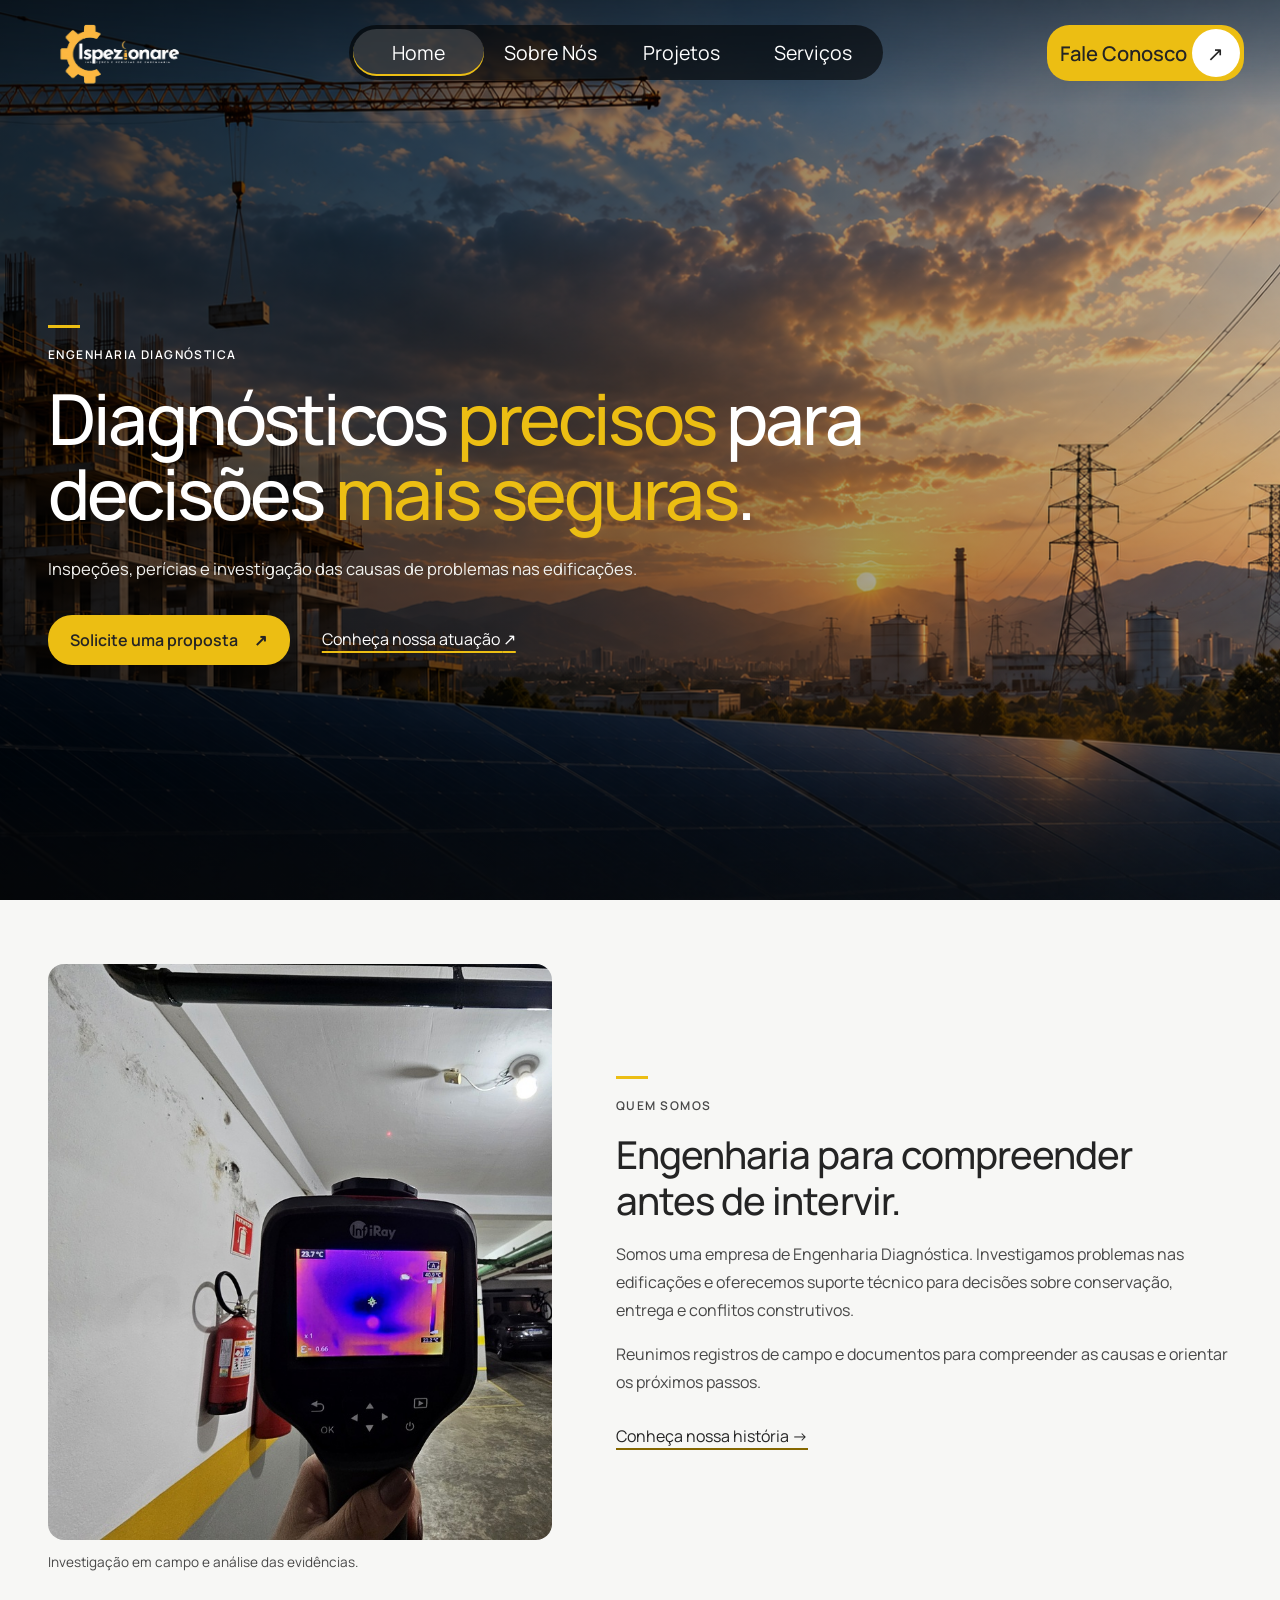
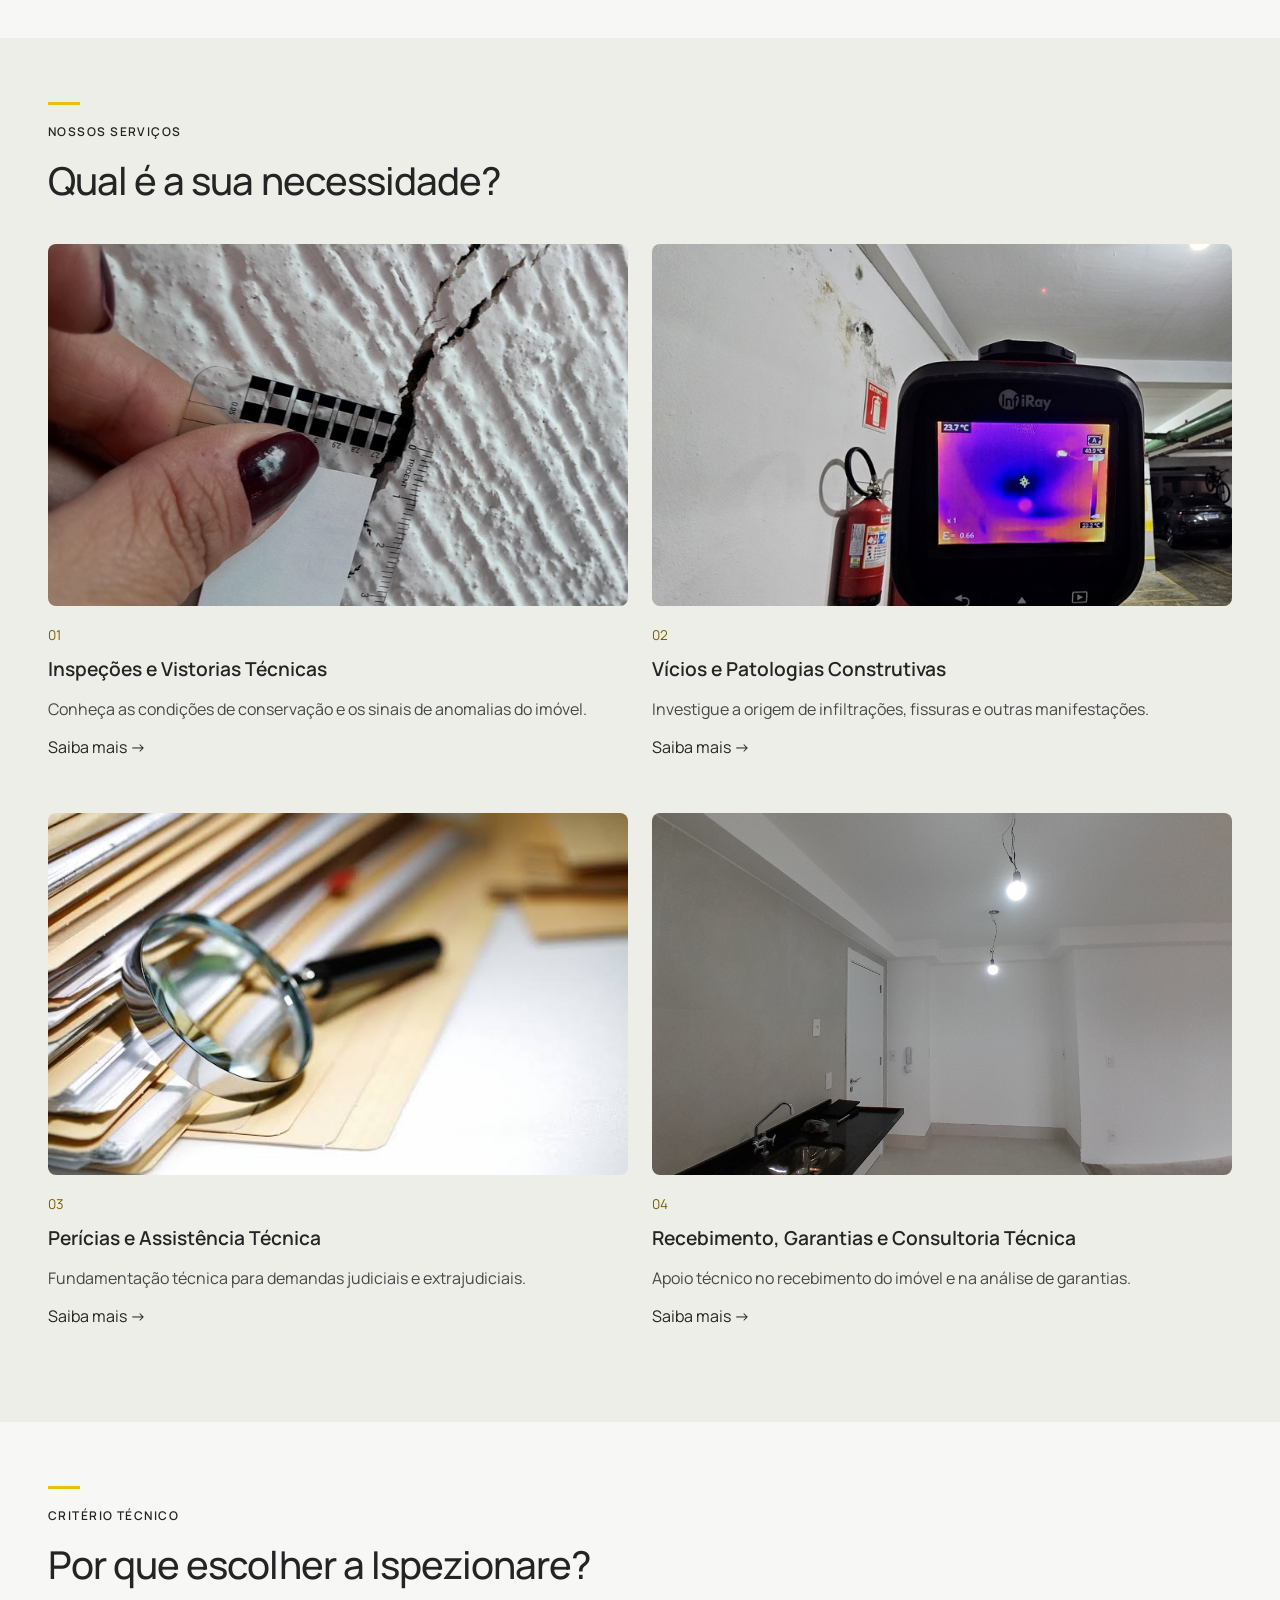
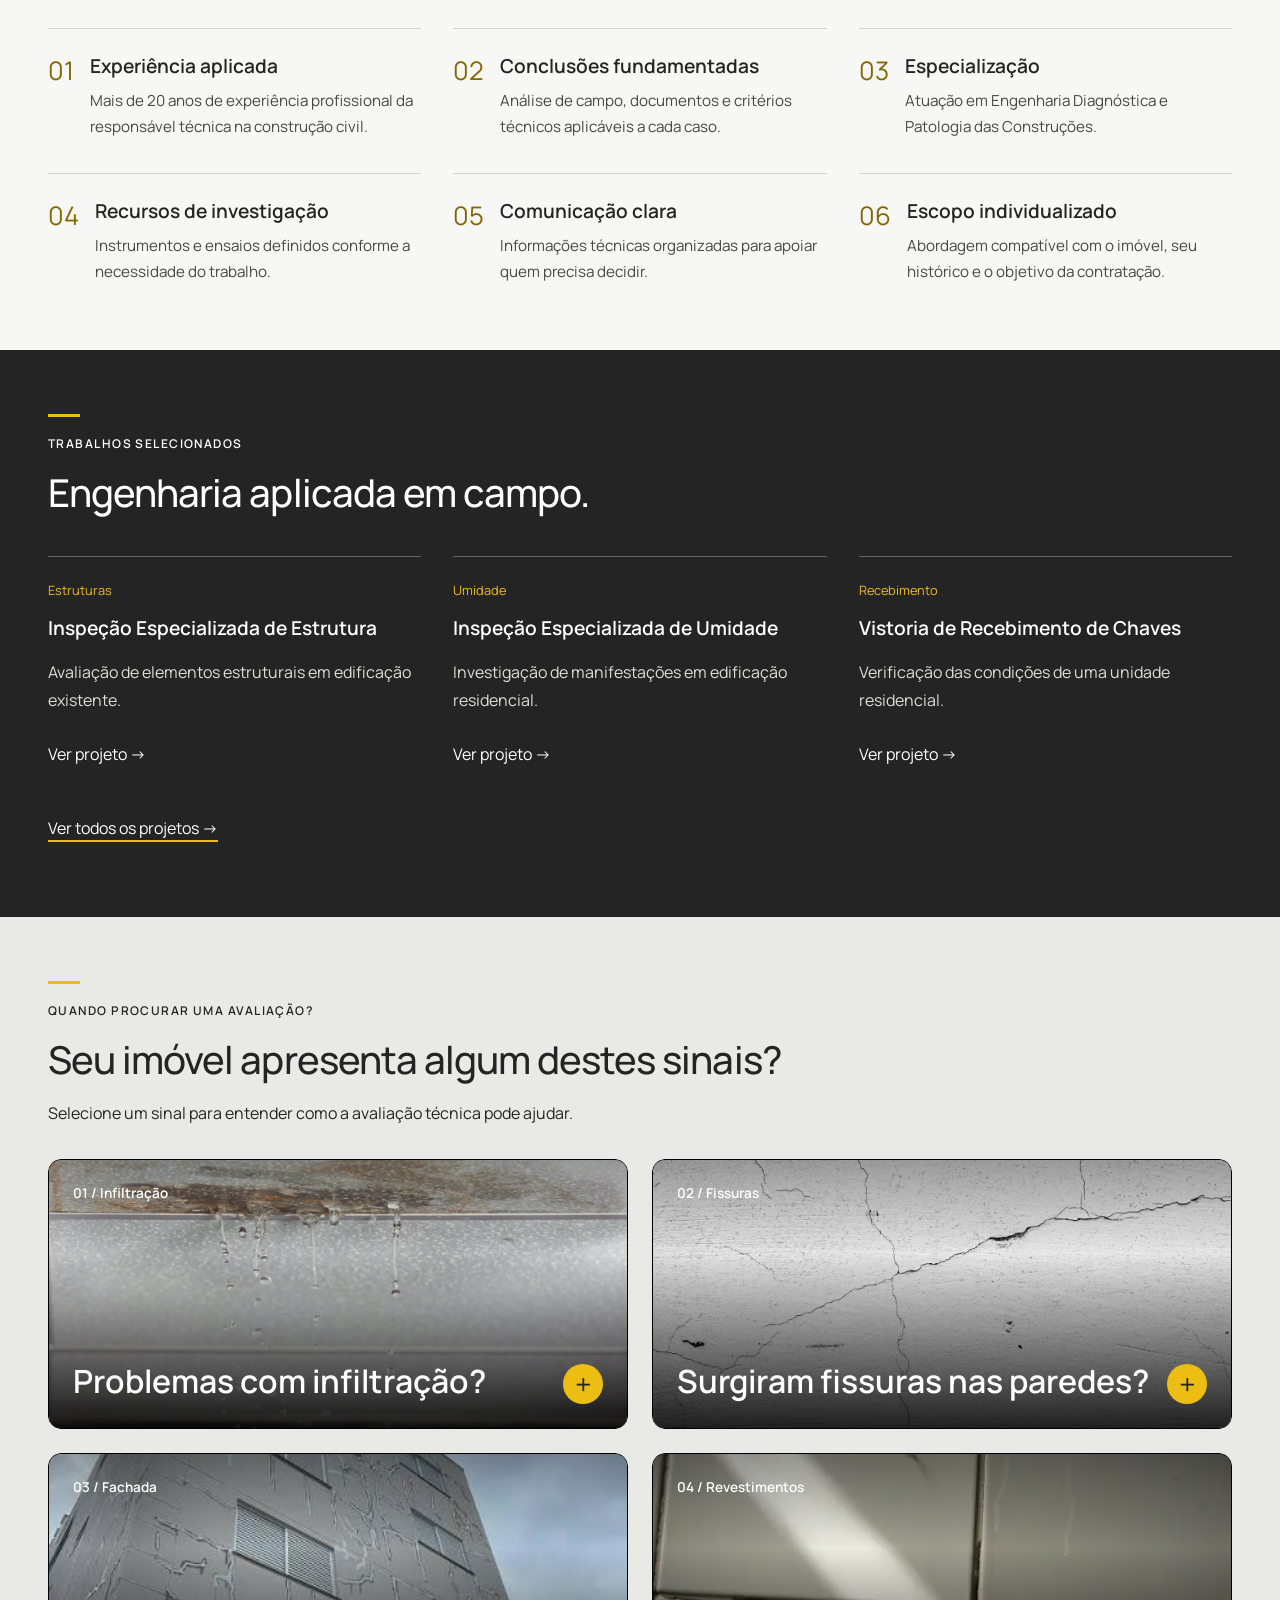
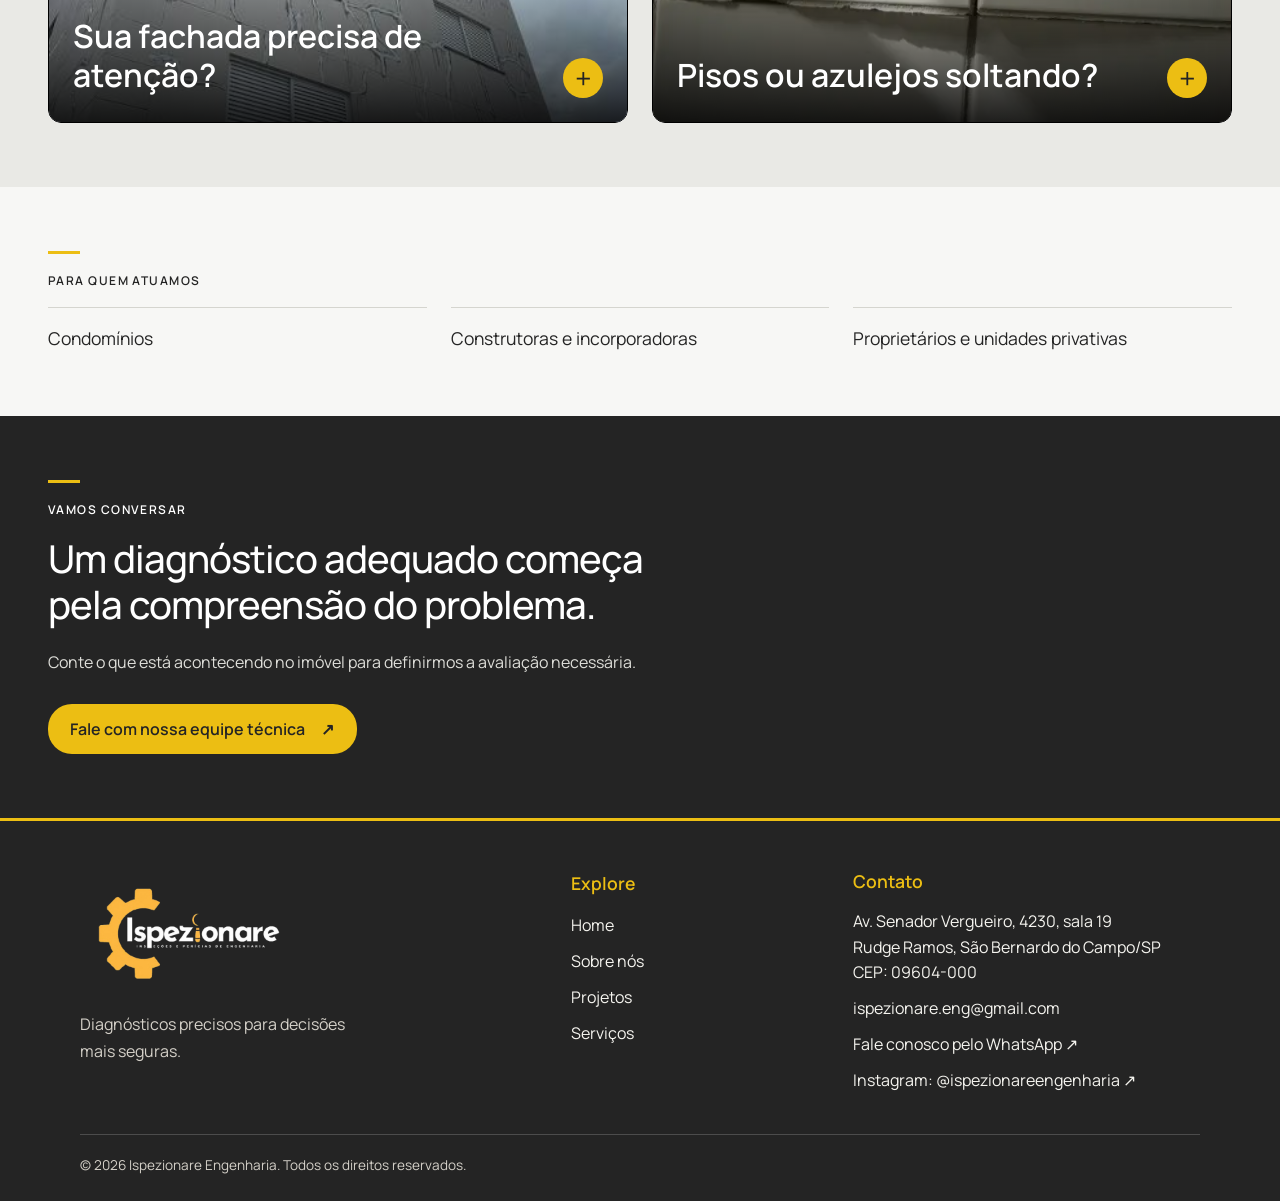
==== commit 8e023932: "newVersion R01" ====
--- a/index.html
+++ b/index.html
@@ -18,7 +18,7 @@
     <a class="homeSkip" href="#conteudo">Pular para o conteúdo</a>
     <header class="headerItens">
         <div class="logo">
-            <a href="index.html" aria-label="Home"><img src="images/images/logoHeader.png" class="logoHeader" alt="Ispezionare Engenharia"></a>
+            <a href="index.html" aria-label="Home"><img src="images/images/logoHeader.png" class="logoHeader" alt="Ispezionare Engenharia" width="660" height="378" decoding="async"></a>
         </div>
         <nav class="icons" aria-label="Navegação principal">
             <a href="index.html" class="iconsText" aria-current="page">Home</a>
@@ -37,9 +37,9 @@
     <main id="conteudo" tabindex="-1">
     <section class="hero" aria-labelledby="home-title">
     <div class="mainPart homeContainer">
-        <p class="homeEyebrow">Inspeções e perícias de engenharia</p>
+        <p class="homeEyebrow">Engenharia Diagnóstica</p>
         <h1 id="home-title">Diagnósticos <span class="yText">precisos</span> para decisões <span class="yText">mais seguras</span>.</h1>
-        <p class="heroDescription">A Ispezionare atua em Engenharia Diagnóstica, com inspeções, perícias e avaliações técnicas destinadas à identificação de anomalias, investigação de causas e suporte à tomada de decisões em edificações.</p>
+        <p class="heroDescription">Inspeções, perícias e investigação das causas de problemas nas edificações.</p>
         <div class="homeActions">
             <a href="https://wa.me/message/LAXNS5ODI656J1" class="homeButton" target="_blank" rel="noopener noreferrer">Solicite uma proposta <span aria-hidden="true">↗</span></a>
             <a href="pages/services.html" class="homeTextLink">Conheça nossa atuação <span aria-hidden="true">↗</span></a>
@@ -47,113 +47,120 @@
     </div>
     </section>
 
-    <div class="homeCredentials">
-        <ul class="homeContainer">
-            <li><strong>+20 anos</strong> de atuação na construção civil</li>
-            <li>Engenharia Diagnóstica</li>
-            <li>Atuação judicial e extrajudicial</li>
-            <li>São Paulo · ABC · Litoral · Interior SP</li>
-        </ul>
-    </div>
-
     <section class="homeSection" aria-labelledby="sobre-ispezionare">
         <div class="homeContainer homeIntro">
-            <div>
-                <p class="homeEyebrow">Engenharia Diagnóstica</p>
-                <h2 id="sobre-ispezionare">Conhecimento técnico aplicado às edificações.</h2>
-            </div>
+            <figure class="homeFieldPhoto">
+                <img src="images/images-services/secondService.jpg" alt="Câmera termográfica diante de uma parede em garagem." width="744" height="842" loading="lazy" decoding="async">
+                <figcaption>Investigação em campo e análise das evidências.</figcaption>
+            </figure>
             <div class="homeCopy">
-                <p>A Ispezionare Inspeções e Perícias de Engenharia atua na Engenharia Diagnóstica, reunindo experiência profissional superior a 20 anos na construção civil e atuação em conjunto com empresas e profissionais de reconhecida experiência técnica.</p>
-                <p>Os trabalhos são desenvolvidos com foco na investigação das manifestações patológicas, análise das condições construtivas e produção de informações técnicas destinadas a subsidiar decisões relacionadas às edificações.</p>
-                <a class="homeTextLink" href="pages/aboutUs.html">Conheça a Ispezionare <span aria-hidden="true">→</span></a>
+                <p class="homeEyebrow">Quem somos</p>
+                <h2 id="sobre-ispezionare">Engenharia para compreender antes de intervir.</h2>
+                <p>Somos uma empresa de Engenharia Diagnóstica. Investigamos problemas nas edificações e oferecemos suporte técnico para decisões sobre conservação, entrega e conflitos construtivos.</p>
+                <p>Reunimos registros de campo e documentos para compreender as causas e orientar os próximos passos.</p>
+                <a class="homeTextLink" href="pages/aboutUs.html">Conheça nossa história <span aria-hidden="true">→</span></a>
             </div>
         </div>
     </section>
 
     <section class="services homeSection homeTint" aria-labelledby="servicos-titulo">
         <div class="homeContainer">
-        <div class="servicesHead homeHeading">
-            <p class="homeEyebrow">Nossos serviços</p>
-            <h2 id="servicos-titulo">Precisão no diagnóstico.<br>Segurança em cada solução.</h2>
-        </div>
-        <div class="servicesSquares">
-            <a href="pages/services.html#inspecoes-vistorias" class="cardLink">
-                <article class="squares">
-                    <img src="images/images-index/squareOne_img.png" alt="" loading="lazy">
-                    <span class="serviceNumber" aria-hidden="true">01</span>
-                    <h3>Inspeções e Vistorias Técnicas</h3>
-                    <p>Avaliação especializada das condições construtivas das edificações, com identificação de anomalias, manifestações patológicas e não conformidades.</p>
-                </article>
-            </a>
-            <a href="pages/services.html#pericias-assistencia-tecnica" class="cardLink">
-                <article class="squares">
-                    <img src="images/images-index/squareTwo_img.png" alt="" loading="lazy">
-                    <span class="serviceNumber" aria-hidden="true">02</span>
-                    <h3>Perícias de Engenharia e Assistência Técnica</h3>
-                    <p>Atuação em demandas judiciais e extrajudiciais, com análise técnica, inspeções, pareceres e acompanhamento de diligências periciais.</p>
-                </article>
-            </a>
-            <a href="pages/services.html#diagnostico-patologias-construtivas" class="cardLink">
-                <article class="squares">
-                    <img src="images/images-index/squareThree_img.png" alt="" loading="lazy">
-                    <span class="serviceNumber" aria-hidden="true">03</span>
-                    <h3>Diagnóstico de Patologias Construtivas</h3>
-                    <p>Investigação dos mecanismos, causas e origens relacionados às manifestações patológicas observadas nas edificações.</p>
-                </article>
-            </a>
-        </div>
-        <a class="homeTextLink homeSectionLink" href="pages/services.html">Conheça todos os serviços <span aria-hidden="true">→</span></a>
-        </div>
-    </section>
-
-    <section class="homeSection" aria-labelledby="publicos-titulo">
-        <div class="homeContainer">
             <div class="homeHeading">
-                <p class="homeEyebrow">Para quem atuamos</p>
-                <h2 id="publicos-titulo">Soluções técnicas para diferentes necessidades.</h2>
-            </div>
-            <div class="homeAudiences">
-                <article><h3>Condomínios</h3><p>Inspeções prediais, manifestações patológicas, fachadas, estruturas, impermeabilização, garantias e recebimento de obras.</p></article>
-                <article><h3>Construtoras e incorporadoras</h3><p>Inspeções técnicas, assistência técnica, análise de vícios construtivos, recebimento de obras e suporte às áreas de engenharia e garantia.</p></article>
-                <article><h3>Unidades privativas</h3><p>Investigação de infiltrações, fissuras, revestimentos, reformas e demais manifestações construtivas.</p></article>
-                <article><h3>Demandas judiciais e extrajudiciais</h3><p>Perícias de engenharia, assistência técnica, pareceres e acompanhamento técnico de diligências.</p></article>
-            </div>
-        </div>
-    </section>
-
-    <section class="homeSection homeTint" aria-labelledby="metodo-titulo">
+                <p class="homeEyebrow">Nossos serviços</p>
+                <h2 id="servicos-titulo">Qual é a sua necessidade?</h2>
+            </div>
+            <div class="servicesSquares">
+                <a href="pages/services.html#inspecoes-vistorias" class="cardLink">
+                    <article class="squares">
+                        <img src="images/images-services/firstService.jpg" alt="Medição da abertura de uma trinca com fissurômetro." width="744" height="842" loading="lazy" decoding="async">
+                        <span class="serviceNumber" aria-hidden="true">01</span>
+                        <h3>Inspeções e Vistorias Técnicas</h3>
+                        <p>Conheça as condições de conservação e os sinais de anomalias do imóvel.</p>
+                        <span class="homeTextLink">Saiba mais <span aria-hidden="true">→</span></span>
+                    </article>
+                </a>
+                <a href="pages/services.html#diagnostico-patologias-construtivas" class="cardLink">
+                    <article class="squares">
+                        <img src="images/images-services/secondService.jpg" alt="Câmera termográfica diante de uma parede em garagem." width="744" height="842" loading="lazy" decoding="async">
+                        <span class="serviceNumber" aria-hidden="true">02</span>
+                        <h3>Vícios e Patologias Construtivas</h3>
+                        <p>Investigue a origem de infiltrações, fissuras e outras manifestações.</p>
+                        <span class="homeTextLink">Saiba mais <span aria-hidden="true">→</span></span>
+                    </article>
+                </a>
+                <a href="pages/services.html#pericias-assistencia-tecnica" class="cardLink">
+                    <article class="squares">
+                        <img src="images/images-index/squareTwo_img.png" alt="Lupa sobre documentos organizados em uma mesa." width="678" height="452" loading="lazy" decoding="async">
+                        <span class="serviceNumber" aria-hidden="true">03</span>
+                        <h3>Perícias e Assistência Técnica</h3>
+                        <p>Fundamentação técnica para demandas judiciais e extrajudiciais.</p>
+                        <span class="homeTextLink">Saiba mais <span aria-hidden="true">→</span></span>
+                    </article>
+                </a>
+                <a href="pages/services.html#recebimento-garantias-consultoria" class="cardLink">
+                    <article class="squares">
+                        <img src="images/images-services/thirdService.jpg" alt="Interior de unidade residencial com bancada e instalações aparentes." width="1024" height="768" loading="lazy" decoding="async">
+                        <span class="serviceNumber" aria-hidden="true">04</span>
+                        <h3>Recebimento, Garantias e Consultoria Técnica</h3>
+                        <p>Apoio técnico no recebimento do imóvel e na análise de garantias.</p>
+                        <span class="homeTextLink">Saiba mais <span aria-hidden="true">→</span></span>
+                    </article>
+                </a>
+            </div>
+        </div>
+    </section>
+
+    <section class="homeSection" aria-labelledby="diferenciais-titulo">
         <div class="homeContainer">
             <div class="homeHeading">
-                <p class="homeEyebrow">Como trabalhamos</p>
-                <h2 id="metodo-titulo">Da manifestação observada à análise técnica.</h2>
-            </div>
-            <ol class="homeMethod">
-                <li><span aria-hidden="true">01</span><h3>Entendimento da demanda</h3><p>Levantamento das reclamações, histórico da edificação e objetivo do trabalho.</p></li>
-                <li><span aria-hidden="true">02</span><h3>Análise técnica e documental</h3><p>Avaliação das informações, documentos, projetos e registros disponíveis.</p></li>
-                <li><span aria-hidden="true">03</span><h3>Inspeção e investigação</h3><p>Vistoria técnica, documentação das manifestações e aplicação dos métodos de investigação compatíveis com cada caso.</p></li>
-                <li><span aria-hidden="true">04</span><h3>Diagnóstico e orientação técnica</h3><p>Análise dos dados coletados e elaboração do relatório, laudo ou parecer correspondente ao escopo contratado.</p></li>
+                <p class="homeEyebrow">Critério técnico</p>
+                <h2 id="diferenciais-titulo">Por que escolher a Ispezionare?</h2>
+            </div>
+            <ol class="homeDifferences">
+                <li><span aria-hidden="true">01</span><div><h3>Experiência aplicada</h3><p>Mais de 20 anos de experiência profissional da responsável técnica na construção civil.</p></div></li>
+                <li><span aria-hidden="true">02</span><div><h3>Conclusões fundamentadas</h3><p>Análise de campo, documentos e critérios técnicos aplicáveis a cada caso.</p></div></li>
+                <li><span aria-hidden="true">03</span><div><h3>Especialização</h3><p>Atuação em Engenharia Diagnóstica e Patologia das Construções.</p></div></li>
+                <li><span aria-hidden="true">04</span><div><h3>Recursos de investigação</h3><p>Instrumentos e ensaios definidos conforme a necessidade do trabalho.</p></div></li>
+                <li><span aria-hidden="true">05</span><div><h3>Comunicação clara</h3><p>Informações técnicas organizadas para apoiar quem precisa decidir.</p></div></li>
+                <li><span aria-hidden="true">06</span><div><h3>Escopo individualizado</h3><p>Abordagem compatível com o imóvel, seu histórico e o objetivo da contratação.</p></div></li>
             </ol>
+        </div>
+    </section>
+
+    <section class="homeSection homeProjects" aria-labelledby="projetos-titulo">
+        <div class="homeContainer">
+            <div class="homeHeading">
+                <p class="homeEyebrow">Trabalhos selecionados</p>
+                <h2 id="projetos-titulo">Engenharia aplicada em campo.</h2>
+            </div>
+            <!-- Inserir fotos de capa somente após confirmar a correspondência com cada projeto. -->
+            <div class="homeProjectGrid">
+                <a class="homeProject" href="pages/projects.html?projeto=estrutura-existente#portfolio"><span>Estruturas</span><h3>Inspeção Especializada de Estrutura</h3><p>Avaliação de elementos estruturais em edificação existente.</p><span class="homeTextLink">Ver projeto →</span></a>
+                <a class="homeProject" href="pages/projects.html?projeto=umidade-residencial#portfolio"><span>Umidade</span><h3>Inspeção Especializada de Umidade</h3><p>Investigação de manifestações em edificação residencial.</p><span class="homeTextLink">Ver projeto →</span></a>
+                <a class="homeProject" href="pages/projects.html?projeto=recebimento-chaves#portfolio"><span>Recebimento</span><h3>Vistoria de Recebimento de Chaves</h3><p>Verificação das condições de uma unidade residencial.</p><span class="homeTextLink">Ver projeto →</span></a>
+            </div>
+            <a class="homeTextLink homeSectionLink" href="pages/projects.html">Ver todos os projetos <span aria-hidden="true">→</span></a>
         </div>
     </section>
 
     <section class="problems" aria-labelledby="problemas-titulo">
         <header class="problemsHeader">
-            <p class="homeEyebrow">Manifestações que exigem investigação técnica</p>
-            <h2 id="problemas-titulo">Alguns sinais não devem ser avaliados apenas pela aparência.</h2>
-            <p>Fissuras, infiltrações, destacamentos e outras manifestações podem possuir mecanismos e origens distintos. A investigação técnica permite compreender o problema antes da definição da intervenção.</p>
+            <p class="homeEyebrow">Quando procurar uma avaliação?</p>
+            <h2 id="problemas-titulo">Seu imóvel apresenta algum destes sinais?</h2>
+            <p>Selecione um sinal para entender como a avaliação técnica pode ajudar.</p>
         </header>
         <div class="problemsLista">
             <div class="problemsLinha">
                 <article class="problem">
                     <button class="problemsImg" type="button" aria-expanded="false" aria-controls="descricao-infiltracao">
-                        <img src="images/images-index/infiltration.png" loading="lazy" alt="">
+                        <img src="images/images-index/infiltration.png" loading="lazy" alt="" width="1440" height="960" decoding="async">
                         <span class="problemNumber">01 / Infiltração</span>
                         <span class="problemTitle">Problemas com infiltração?</span>
                         <span class="problemIcon" aria-hidden="true">+</span>
                     </button>
                     <div class="problemDescription" id="descricao-infiltracao" hidden>
                         <h3>O primeiro passo é entender a origem.</h3>
-                        <p>Manchas e vazamentos recorrentes merecem atenção. A avaliação técnica ajuda a investigar a origem da entrada de água e orientar os próximos passos antes de realizar reparos.</p>
+                        <p>Investigar a entrada de água ajuda a orientar os reparos e evitar a repetição do problema.</p>
                         <a href="https://wa.me/message/LAXNS5ODI656J1" target="_blank" rel="noopener noreferrer">Converse com nossa equipe ↗</a>
                     </div>
                 </article>
@@ -161,14 +168,14 @@
             <div class="problemsLinha">
                 <article class="problem">
                     <button class="problemsImg" type="button" aria-expanded="false" aria-controls="descricao-fissuras">
-                        <img src="images/images-index/fissure.png" loading="lazy" alt="">
+                        <img src="images/images-index/fissure.png" loading="lazy" alt="" width="1400" height="934" decoding="async">
                         <span class="problemNumber">02 / Fissuras</span>
                         <span class="problemTitle">Surgiram fissuras nas paredes?</span>
                         <span class="problemIcon" aria-hidden="true">+</span>
                     </button>
                     <div class="problemDescription" id="descricao-fissuras" hidden>
                         <h3>Entenda os sinais da sua edificação.</h3>
-                        <p>A análise das características das fissuras e das condições da edificação ajuda a compreender suas possíveis causas e definir a necessidade de outras investigações.</p>
+                        <p>As características das fissuras e as condições da edificação orientam a investigação de suas causas.</p>
                         <a href="https://wa.me/message/LAXNS5ODI656J1" target="_blank" rel="noopener noreferrer">Converse com nossa equipe ↗</a>
                     </div>
                 </article>
@@ -176,14 +183,14 @@
             <div class="problemsLinha">
                 <article class="problem">
                     <button class="problemsImg" type="button" aria-expanded="false" aria-controls="descricao-fachada">
-                        <img src="images/images-index/facade.png" loading="lazy" alt="">
+                        <img src="images/images-index/facade.png" loading="lazy" alt="" width="447" height="447" decoding="async">
                         <span class="problemNumber">03 / Fachada</span>
                         <span class="problemTitle">Sua fachada precisa de atenção?</span>
                         <span class="problemIcon" aria-hidden="true">+</span>
                     </button>
                     <div class="problemDescription" id="descricao-fachada" hidden>
                         <h3>Um olhar técnico para o exterior.</h3>
-                        <p>A inspeção permite avaliar as condições da fachada, registrar anomalias nos revestimentos e orientar medidas de manutenção conforme os problemas identificados.</p>
+                        <p>A inspeção registra as anomalias da fachada e orienta medidas de manutenção.</p>
                         <a href="https://wa.me/message/LAXNS5ODI656J1" target="_blank" rel="noopener noreferrer">Converse com nossa equipe ↗</a>
                     </div>
                 </article>
@@ -191,29 +198,44 @@
             <div class="problemsLinha">
                 <article class="problem">
                     <button class="problemsImg" type="button" aria-expanded="false" aria-controls="descricao-revestimentos">
-                        <img src="images/images-index/tile.png" loading="lazy" alt="">
+                        <img src="images/images-index/tile.png" loading="lazy" alt="" width="587" height="440" decoding="async">
                         <span class="problemNumber">04 / Revestimentos</span>
                         <span class="problemTitle">Pisos ou azulejos soltando?</span>
                         <span class="problemIcon" aria-hidden="true">+</span>
                     </button>
                     <div class="problemDescription" id="descricao-revestimentos" hidden>
                         <h3>Entenda o que está causando o descolamento.</h3>
-                        <p>Peças soltas, estufadas ou com som oco merecem atenção. A avaliação técnica ajuda a identificar as causas e orientar os reparos necessários.</p>
-                        <a href="https://wa.me/message/LAXNS5ODI656J1" target="_blank" rel="noopener noreferrer">Converse com nossa equipe ↗</a>
-                    </div>
-                </article>
-            </div>
-        </div>
-    </section>
-
-
+                        <p>A avaliação investiga o descolamento dos revestimentos e orienta os próximos passos.</p>
+                        <a href="https://wa.me/message/LAXNS5ODI656J1" target="_blank" rel="noopener noreferrer">Converse com nossa equipe ↗</a>
+                    </div>
+                </article>
+            </div>
+        </div>
+    </section>
+
+
+    <section class="homeSection" aria-labelledby="publicos-titulo">
+        <div class="homeContainer">
+            <p class="homeEyebrow">Para quem atuamos</p>
+            <h2 id="publicos-titulo" class="visuallyHidden">Públicos atendidos</h2>
+            <ul class="homeAudiences"><li>Condomínios</li><li>Construtoras e incorporadoras</li><li>Proprietários e unidades privativas</li></ul>
+        </div>
+    </section>
+    <section class="homeSection homeClosing" aria-labelledby="contato-titulo">
+        <div class="homeContainer">
+            <p class="homeEyebrow">Vamos conversar</p>
+            <h2 id="contato-titulo">Um diagnóstico adequado começa pela compreensão do problema.</h2>
+            <p>Conte o que está acontecendo no imóvel para definirmos a avaliação necessária.</p>
+            <a class="homeButton" href="https://wa.me/message/LAXNS5ODI656J1" target="_blank" rel="noopener noreferrer">Fale com nossa equipe técnica <span aria-hidden="true">↗</span></a>
+        </div>
+    </section>
     </main>
 
     <footer class="siteFooter">
         <div class="footerContent">
             <div class="footerBrand">
                 <a href="index.html" aria-label="Ispezionare Engenharia — início">
-                    <img src="images/images/logoHeader.png" alt="Ispezionare Engenharia" loading="lazy">
+                    <img src="images/images/logoHeader.png" alt="Ispezionare Engenharia" loading="lazy" width="660" height="378" decoding="async">
                 </a>
                 <p>Diagnósticos precisos para decisões mais seguras.</p>
             </div>
@@ -227,8 +249,8 @@
             <div class="footerContact">
                 <h2>Contato</h2>
                 <address>
-                    <p>Av. Senador Vergueiro, 4230, sala 19<br>CEP: 09604-000</p>
-                    <p>ispezionare.eng@gmail.com</p>
+                    <p>Av. Senador Vergueiro, 4230, sala 19<br>Rudge Ramos, São Bernardo do Campo/SP<br>CEP: 09604-000</p>
+                    <a href="mailto:ispezionare.eng@gmail.com">ispezionare.eng@gmail.com</a>
                     <a href="https://wa.me/message/LAXNS5ODI656J1" target="_blank" rel="noopener noreferrer">Fale conosco pelo WhatsApp ↗</a>
                 </address>
                 <a href="https://www.instagram.com/ispezionareengenharia/" target="_blank" rel="noopener noreferrer">Instagram: @ispezionareengenharia ↗</a>
--- a/styles/main.css
+++ b/styles/main.css
@@ -1,10 +1,11 @@
-@import url('https://fonts.googleapis.com/css2?family=Manrope:wght@400;500;600;700&display=swap');
+@import url('https://fonts.googleapis.com/css2?family=Manrope:wght@400;500;600;700&family=Outfit:wght@400;500;600&display=swap');
 * {
     padding: 0;
     margin: 0;
 }
 body {
-    min-height: 200vh;
+    min-height: 100vh;
+    font-family: "Manrope", sans-serif;
     display: flex;
     flex-direction: column;
 }
@@ -42,8 +43,7 @@
 }
 .headerItens .logo {
     display: flex;
-    min-width: 0;
-    padding-left: 3.45rem;
+    padding-left: 3rem;
     align-items: center;
     height: 5.175rem;
     align-self: center;
@@ -59,11 +59,11 @@
     display: flex;
     justify-self: center;
     align-items: stretch;
-    padding: 0.2875rem;
+    padding: 0.25rem;
     background-color: rgb(0 0 0 / 60%);
     width: min(100%, 33.35rem);
-    border-radius: 4.025rem;
-    margin: 0.2875rem;
+    border-radius: 3.5rem;
+    margin: 0.25rem;
     font-size: 11.5px;
 }
 .iconsText {
@@ -75,7 +75,7 @@
     font-size: 1.7em;
     color: inherit;
     text-decoration: none;
-    border-radius: 4.025rem;
+    border-radius: 3.5rem;
     transition: 0.2s;
     cursor: pointer;
 }
@@ -88,20 +88,20 @@
     height: 4.025rem;
     display: flex;
     justify-content: right;
-    padding: 0.2875rem;
-    padding-right: 2.3rem;
+    padding: .25rem;
+    padding-right: 2rem;
     align-items: center;
 }
 .waMe {
     display: flex;
     align-items: center;
     justify-content: center;
-    gap: 0.345rem;
-    padding: 0.2875rem;
-    padding-left: 0.92rem;
+    gap: .3rem;
+    padding: .25rem;
+    padding-left: 0.8rem;
     background-color: #ecbe13;
-    border-radius: 1.61rem;
-    margin: 0.2875rem;
+    border-radius: 1.4rem;
+    margin: .25rem;
     height: 100%;
     font-family: "Manrope", sans-serif;
     font-size: 1.4em;
@@ -136,7 +136,6 @@
     background-color: #ecbe13;
 }
 
-
 .headerItens.isScrolled {
     background: rgb(36 36 36 / 97%);
 }
@@ -144,8 +143,8 @@
     color: #242424;
 }
 .headerItens a:focus-visible {
-    outline: 3.45px solid #ecbe13;
-    outline-offset: 5.75px;
+    outline: 3px solid #ecbe13;
+    outline-offset: 5px;
 }
 /* footer */
 
@@ -232,18 +231,108 @@
 }
 
 @media (max-width: 1100px) {
-    .headerItens .logo { padding-left: 1.15rem; }
-    .headerItens .contact { padding-right: 1.15rem; }
-    .headerItens .icons { width: 95%; }
+    .headerItens .logo {
+        padding-left: 1rem;
+    }
+    .headerItens .contact {
+        padding-right: 1rem;
+    }
+    .headerItens .icons {
+        width: 95%;
+    }
 }
 @media (max-width: 760px) {
-    .headerItens { height: auto; grid-template-columns: minmax(0, 1fr) auto; grid-template-rows: auto auto; padding: 0.575rem; gap: 0.8625rem 0.575rem; }
-    .headerItens .logo { height: 4.025rem; padding-left: 0.575rem; }
-    .headerItens .logo img { height: 4.025rem; }
-    .headerItens .logoHeader { max-width: 100%; object-fit: contain; }
-    .headerItens .contact { padding: 0; height: 3.45rem; }
-    .headerItens .iconsText { font-size: 1.035rem; }
-    .headerItens .waMe { margin: 0; border-radius: 115px;}
-    .headerItens .icons { grid-column: 1 / -1; grid-row: 2; width: 100%; margin: 0; min-height: 3.1625rem; }
-    .footerContent { grid-template-columns: minmax(0, 1fr); }
-}
+    .headerItens {
+        height: auto;
+        grid-template-columns: minmax(0, 1fr) auto;
+        grid-template-rows: auto auto;
+        padding: .5rem;
+        gap: .75rem .5rem;
+    }
+    .headerItens .logo {
+        height: 4.025rem;
+        padding-left: .25rem;
+        min-width: 0;
+    }
+    .headerItens .logo img {
+        height: 4.025rem;
+    }
+    .headerItens .logoHeader {
+        max-width: 100%;
+        object-fit: contain;
+    }
+    .headerItens .contact {
+        padding: 0;
+        height: 3.45rem;
+    }
+    .headerItens .iconsText {
+        font-size: 1.035rem;
+    }
+    .headerItens .waMe {
+        margin: 0;
+        border-radius: 100px;
+    }
+    .headerItens .waMeText {
+        font-size: 1rem;
+        white-space: nowrap;
+    }
+    .headerItens .icons {
+        grid-column: 1 / -1;
+        grid-row: 2;
+        width: 100%;
+        margin: 0;
+        min-height: 3.1625rem;
+    }
+    .footerContent {
+        grid-template-columns: minmax(0, 1fr);
+    }
+}
+
+:root {
+    --header-height: 6.6125rem;
+}
+*, *::before, *::after {
+    box-sizing: border-box;
+}
+[id] {
+    scroll-margin-top: calc(var(--header-height) + 1rem);
+}
+.iconsText[aria-current="page"] {
+    background: rgb(255 255 255 / 16%);
+    box-shadow: inset 0 -2px #ecbe13;
+}
+.iconsText[aria-current="page"]:hover {
+    background: #fff;
+    color: #242424;
+}
+.siteSkip {
+    position: fixed;
+    top: .5rem;
+    left: .5rem;
+    z-index: 1100;
+    padding: .75rem 1rem;
+    color: #242424;
+    background: #ecbe13;
+    transform: translateY(-160%);
+}
+.siteSkip:focus {
+    transform: translateY(0);
+}
+.visuallyHidden {
+    position: absolute;
+    width: 1px;
+    height: 1px;
+    overflow: hidden;
+    clip-path: inset(50%);
+    white-space: nowrap;
+}
+@media (max-width: 760px) {
+    :root {
+        --header-height: 9rem;
+    }
+}
+@media (prefers-reduced-motion: reduce) {
+    .headerItens, .headerItens * {
+        transition: none;
+    }
+}
--- a/styles/index.css
+++ b/styles/index.css
@@ -1,4 +1,3 @@
-@import url('https://fonts.googleapis.com/css2?family=Manrope:wght@400;500;600;700&display=swap');
 
 .homePage {
     --homeGold: #ecbe13;
@@ -20,10 +19,6 @@
     font-family: inherit;
 }
 
-
-
-
-
 .homePage a:focus-visible, .homePage button:focus-visible {
     outline: 3px solid #856700;
     outline-offset: 5px;
@@ -34,7 +29,7 @@
     outline-color: var(--homeGold);
 }
 .homePage [id] {
-    scroll-margin-top: 7rem;
+    scroll-margin-top: calc(var(--header-height) + 1rem);
 }
 .homeSkip {
     position: fixed;
@@ -97,7 +92,7 @@
     display: flex;
     align-items: center;
     min-height: min(900px, 100svh);
-    padding-block: 10rem 5rem;
+    padding-block: calc(var(--header-height) + 4rem) 5rem;
     color: #fff;
     background-color: var(--homeInk);
     background-image: linear-gradient(90deg, rgb(0 0 0 / 70%), rgb(0 0 0 / 18%)), url(../images/images-index/background.png);
@@ -156,6 +151,9 @@
     text-decoration-color: white;
     color: #856700;
 }
+.homeProject .homeTextLink:hover {
+    color: currentColor;
+}
 .hero .homeTextLink {
     text-decoration-color: var(--homeGold);
 }
@@ -166,31 +164,11 @@
 .homeSectionLink {
     margin-top: 1.5rem;
 }
-.homeCredentials {
-    background: var(--homeInk);
-    color: #eee;
-    padding-block: 1.75rem;
-}
-.homeCredentials ul {
-    display: grid;
-    grid-template-columns: 1.2fr 1fr 1.1fr 1fr;
-    gap: 1.5rem;
-    list-style: none;
-}
-.homeCredentials li {
-    padding-left: 1rem;
-    border-left: 2px solid var(--homeGold);
-    font-size: .85rem;
-    line-height: 1.6;
-    align-self: center;
-}
-.homeCredentials strong {
-    font-weight: 600;
-}
 .homeIntro {
     display: grid;
     grid-template-columns: minmax(0, .9fr) minmax(0, 1.1fr);
     gap: clamp(2rem, 5vw, 5rem);
+    align-items: center;
 }
 .homeCopy p {
     color: var(--homeMuted);
@@ -200,7 +178,7 @@
 }
 .servicesSquares {
     display: grid;
-    grid-template-columns: repeat(3, minmax(0, 1fr));
+    grid-template-columns: repeat(2, minmax(0, 1fr));
     gap: 1.5rem;
 }
 .cardLink {
@@ -210,20 +188,21 @@
 }
 .squares {
     height: 100%;
-    padding: 1.25rem;
-    border: 1px solid #deded9;
+    padding: 0 0 1rem;
+    border: 0;
     border-radius: .8rem;
-    background: var(--homePaper);
+    background: transparent;
     transition: .2s;
 }
 .cardLink:hover .squares {
-    border-color: #856700;
-    transform: scale(1.01);
+    color: #856700;
+    transform: scale(1.005);
 }
 .squares img {
     display: block;
     width: 100%;
-    aspect-ratio: 4 / 3;
+    height: auto;
+    aspect-ratio: 16 / 10;
     object-fit: cover;
     border-radius: .5rem;
 }
@@ -235,43 +214,6 @@
 }
 .squares p {
     margin-top: .75rem;
-    color: var(--homeMuted);
-}
-.homeAudiences {
-    display: grid;
-    grid-template-columns: repeat(2, minmax(0, 1fr));
-    gap: 2rem 3rem;
-}
-.homeAudiences article {
-    padding-top: 1.25rem;
-    border-top: 1px solid var(--homeLine);
-}
-.homeAudiences p {
-    margin-top: .75rem;
-    color: var(--homeMuted);
-}
-.homeMethod {
-    display: grid;
-    grid-template-columns: repeat(4, minmax(0, 1fr));
-    list-style: none;
-}
-.homeMethod li {
-    position: relative;
-    padding-right: 1.5rem;
-}
-.homeMethod li > span {
-    display: inline-block;
-    position: relative;
-    padding-right: 1rem;
-    font-size: 2.5rem;
-    line-height: 1.3;
-    color: #786000;
-    background: #eeeee9;
-}
-.homeMethod h3 {
-    margin-block: 1rem .75rem;
-}
-.homeMethod p {
     color: var(--homeMuted);
 }
 
@@ -286,54 +228,28 @@
     margin-inline: auto;
 }
 .problemsHeader {
-    margin-bottom: 2.5rem;
-}
-.problemsHeader > p:first-child {
-    font-size: .8rem;
-    font-weight: 700;
-    letter-spacing: .12em;
-    margin-bottom: .8rem;
+    margin-bottom: 2rem;
 }
 .problemsHeader h2 {
-    max-width: 750px;
-    font-size: clamp(1.8rem, 3.5vw, 3rem);
-    font-weight: 500;
-    line-height: 1.15;
+    max-width: 48rem;
     margin-bottom: 1rem;
 }
-.problemsHeader > p:last-child {
-    line-height: 1.7;
-}
 .problemsLista {
     display: grid;
+    grid-template-columns: repeat(2, minmax(0, 1fr));
+    align-items: start;
     gap: 1.5rem;
 }
-.problemsLinha {
-    container-type: inline-size;
-}
 .problem {
-    display: flex;
-    width: 50%;
     overflow: hidden;
     border-radius: .8rem;
-    background: #ffffff;
-    --sombra-direcao: 18px;
-    box-shadow: var(--sombra-direcao) 0 18px -14px rgb(0 0 0 / 0%);
-    transition: width .45s ease, box-shadow .45s ease;
-}
-.problemsLinha:nth-child(even) .problem {
-    --sombra-direcao: -18px;
-    margin-left: auto;
-    flex-direction: row-reverse;
-}
-.problem.ativo {
-    width: 100%;
-    box-shadow: var(--sombra-direcao) 0 18px -14px rgb(0 0 0 / 12%);
+    background: #fff;
 }
 .problemsImg {
     position: relative;
-    flex: 0 0 50cqw;
-    min-height: 340px;
+    display: block;
+    width: 100%;
+    min-height: 270px;
     background: #292929;
     color: white;
     text-align: left;
@@ -391,8 +307,7 @@
 }
 .problemDescription {
     box-sizing: border-box;
-    flex: 0 0 50cqw;
-    padding: clamp(1.5rem, 3vw, 3rem);
+    padding: 1.5rem;
     display: flex;
     flex-direction: column;
     justify-content: center;
@@ -412,82 +327,138 @@
     text-underline-offset: .3em;
 }
 
-
-@media (max-width: 1100px) {
-    .homeMethod {
-        grid-template-columns: repeat(2, minmax(0, 1fr));
-        gap: 2rem 0;
-    }
-}
+.homeFieldPhoto img {
+    display: block;
+    width: 100%;
+    height: auto;
+    aspect-ratio: 4 / 5;
+    max-height: 36rem;
+    object-fit: cover;
+    border-radius: 1rem;
+}
+.homeFieldPhoto figcaption {
+    margin-top: .75rem;
+    color: var(--homeMuted);
+    font-size: .85rem;
+    line-height: 1.6;
+}
+.homeDifferences {
+    display: grid;
+    grid-template-columns: repeat(3, minmax(0, 1fr));
+    gap: 2rem;
+    list-style: none;
+}
+.homeDifferences li {
+    display: flex;
+    gap: 1rem;
+    padding-top: 1.5rem;
+    border-top: 1px solid var(--homeLine);
+}
+.homeDifferences li > span {
+    color: #856700;
+    font-size: 1.6rem;
+}
+.homeDifferences p {
+    margin-top: .5rem;
+    color: var(--homeMuted);
+    font-size: .95rem;
+}
+.homeProjects, .homeClosing {
+    background: var(--homeInk);
+    color: #fff;
+}
+.homeProjectGrid {
+    display: grid;
+    grid-template-columns: repeat(3, minmax(0, 1fr));
+    gap: 2rem;
+}
+.homeProject {
+    display: flex;
+    flex-direction: column;
+    gap: 1rem;
+    padding-top: 1.5rem;
+    border-top: 1px solid #666;
+    color: inherit;
+    text-decoration: none;
+}
+.homeProject > span:first-child {
+    color: var(--homeGold);
+    font-size: .8rem;
+}
+.homeProject p {
+    color: #deded9;
+}
+.homeProject .homeTextLink {
+    margin-top: auto;
+}
+.homeProject img {
+    width: 100%;
+    height: auto;
+    aspect-ratio: 4 / 3;
+    object-fit: cover;
+    border-radius: .5rem;
+}
+.homeProjects .homeTextLink {
+    text-decoration-color: var(--homeGold);
+}
+.homeProjects a:hover {
+    color: var(--homeGold);
+}
+.homeAudiences {
+    display: grid;
+    grid-template-columns: repeat(3, minmax(0, 1fr));
+    gap: 1.5rem;
+    list-style: none;
+    font-size: 1.1rem;
+    line-height: 1.6;
+}
+.homeAudiences li {
+    padding-top: 1rem;
+    border-top: 1px solid var(--homeLine);
+}
+.homeClosing h2 {
+    max-width: 50rem;
+}
+.homeClosing p:not(.homeEyebrow) {
+    max-width: 40rem;
+    margin-block: 1.25rem 1.75rem;
+    color: #deded9;
+}
+.homeProjects a:focus-visible, .homeClosing a:focus-visible, .hero a:focus-visible,
+.homePage .headerItens a:focus-visible, .homePage .siteFooter a:focus-visible {
+    outline-color: var(--homeGold);
+}
+
 @media (max-width: 760px) {
-
-
-
-
+    .homeIntro, .servicesSquares, .problemsLista, .homeDifferences, .homeProjectGrid, .homeAudiences {
+        grid-template-columns: minmax(0, 1fr);
+    }
 
     .homePage [id] {
-        scroll-margin-top: 9rem;
+        scroll-margin-top: calc(var(--header-height) + 1rem);
     }
     .hero {
         min-height: 85svh;
-        padding-block: 11rem 3rem;
+        padding-block: calc(var(--header-height) + 2.5rem) 3rem;
     }
     .mainPart h1 {
         font-size: clamp(2.45rem, 8.5vw, 3.75rem);
     }
-    .homeCredentials ul {
-        grid-template-columns: repeat(2, minmax(0, 1fr));
-    }
-    .homeIntro, .servicesSquares, .homeAudiences {
-        grid-template-columns: minmax(0, 1fr);
-    }
     .squares img {
         aspect-ratio: 16 / 10;
     }
-    .homeMethod {
-        grid-template-columns: minmax(0, 1fr);
-        gap: 0;
-    }
-    .homeMethod li {
-        padding: 0 0 1.75rem 4rem;
-    }
-    .homeMethod li:last-child {
-        padding-bottom: 0;
-    }
-    .homeMethod li::before {
-        top: 0;
-        bottom: 0;
-        left: 1.3rem;
-        width: 1px;
-        height: auto;
-    }
-    .homeMethod li:last-child::before {
-        display: none;
-    }
-    .homeMethod li > span {
-        position: absolute;
-        top: 0;
-        left: 0;
-        padding: 0 0 .5rem;
-    }
-    .homeMethod h3 {
-        margin-top: 0;
-    }
-    .problem, .problemsLinha:nth-child(even) .problem {
-        width: 100%;
-        flex-direction: column;
-    }
     .problemsImg {
-        flex-basis: auto;
         width: 100%;
         min-height: 280px;
     }
     .problemDescription {
-        flex-basis: auto;
         width: 100%;
     }
 }
 @media (prefers-reduced-motion: reduce) {
+    .cardLink:hover .squares {
+        transform: none;
+    }
     .homePage *, .homePage *::before, .homePage *::after {
         transition: none;
     }
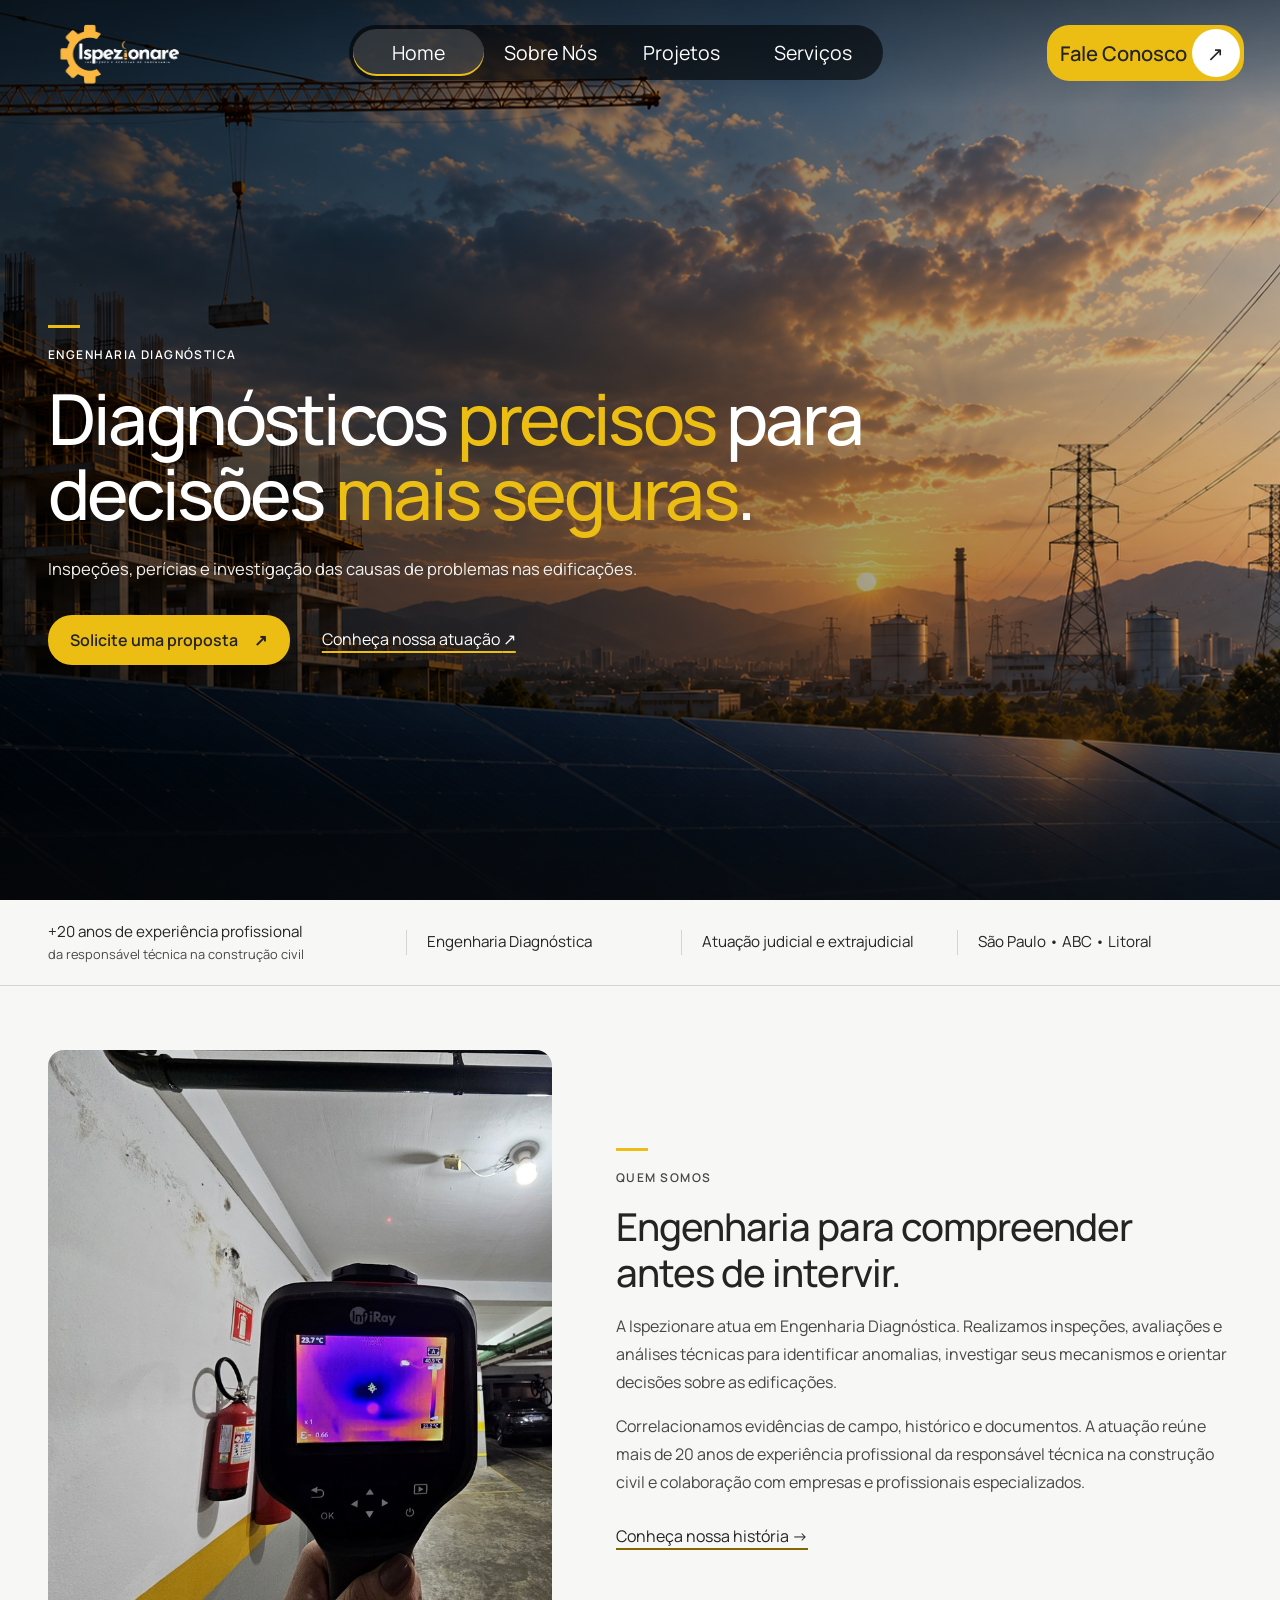
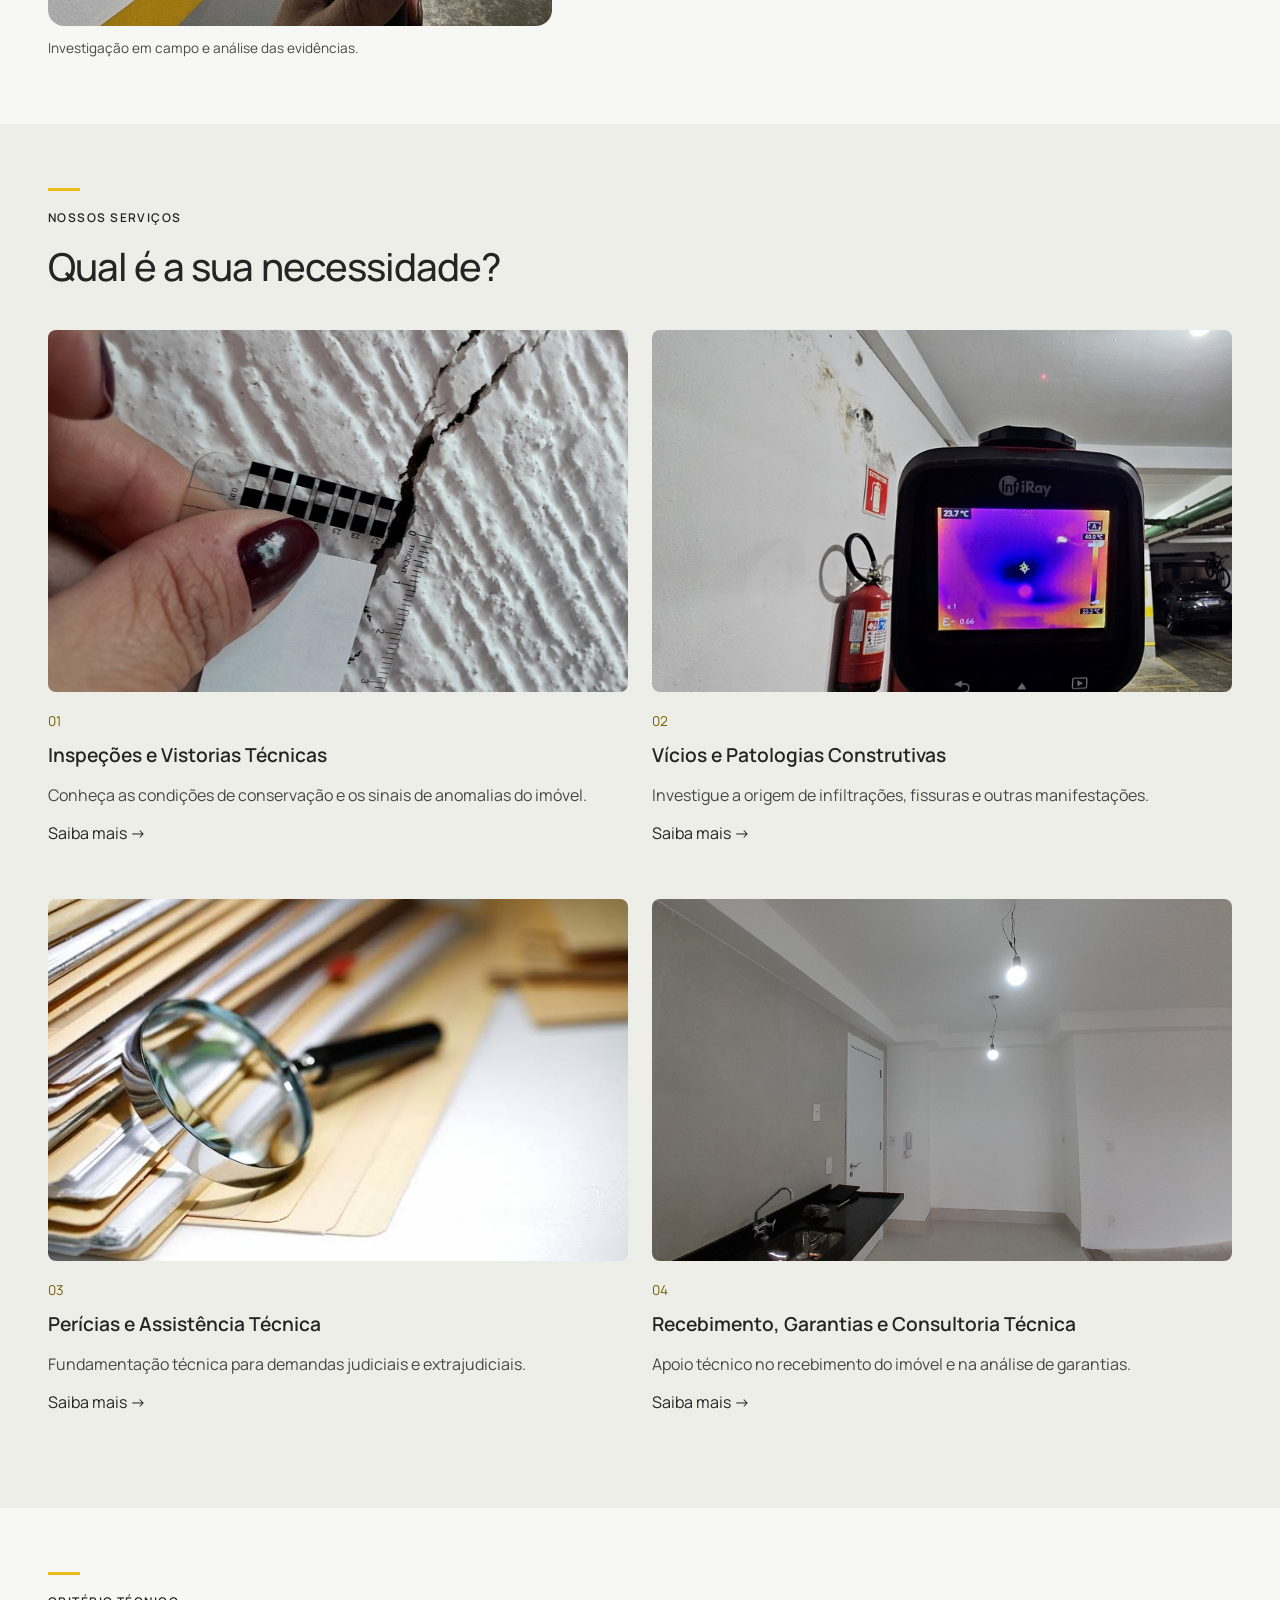
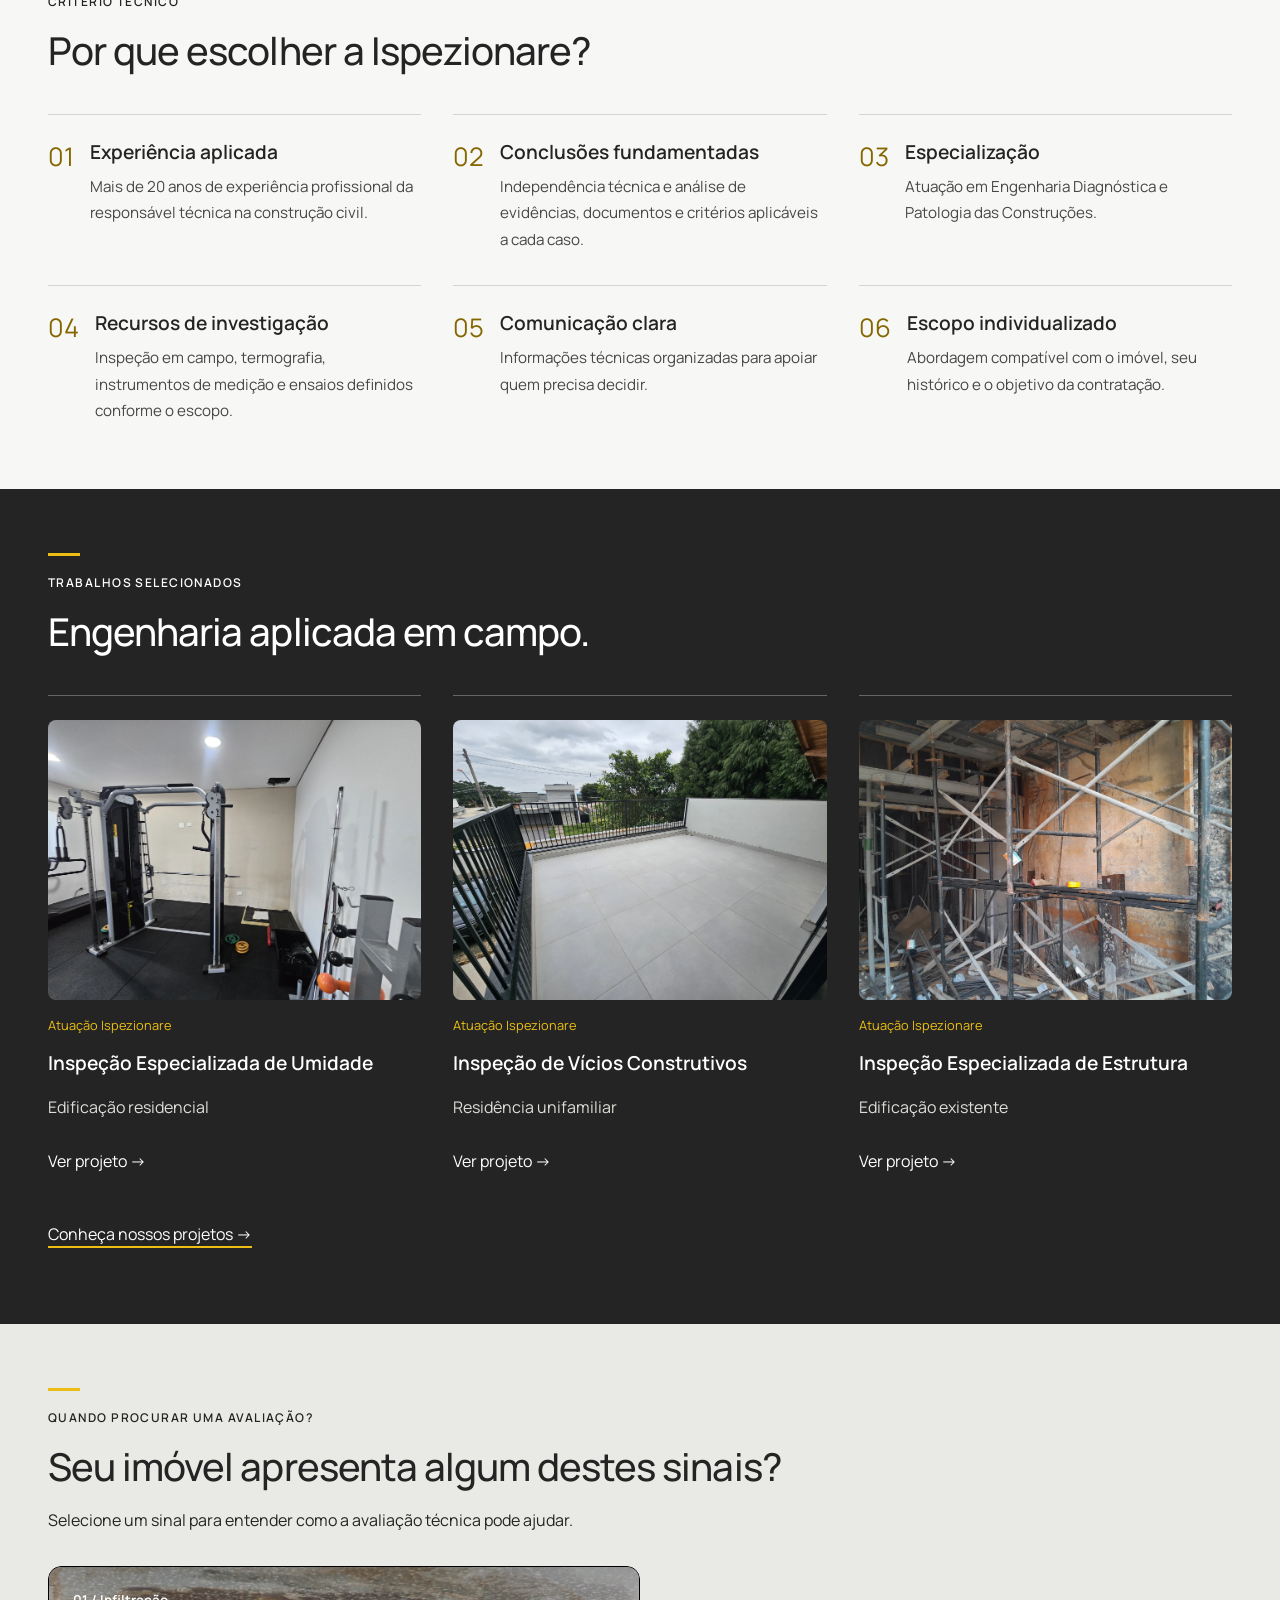
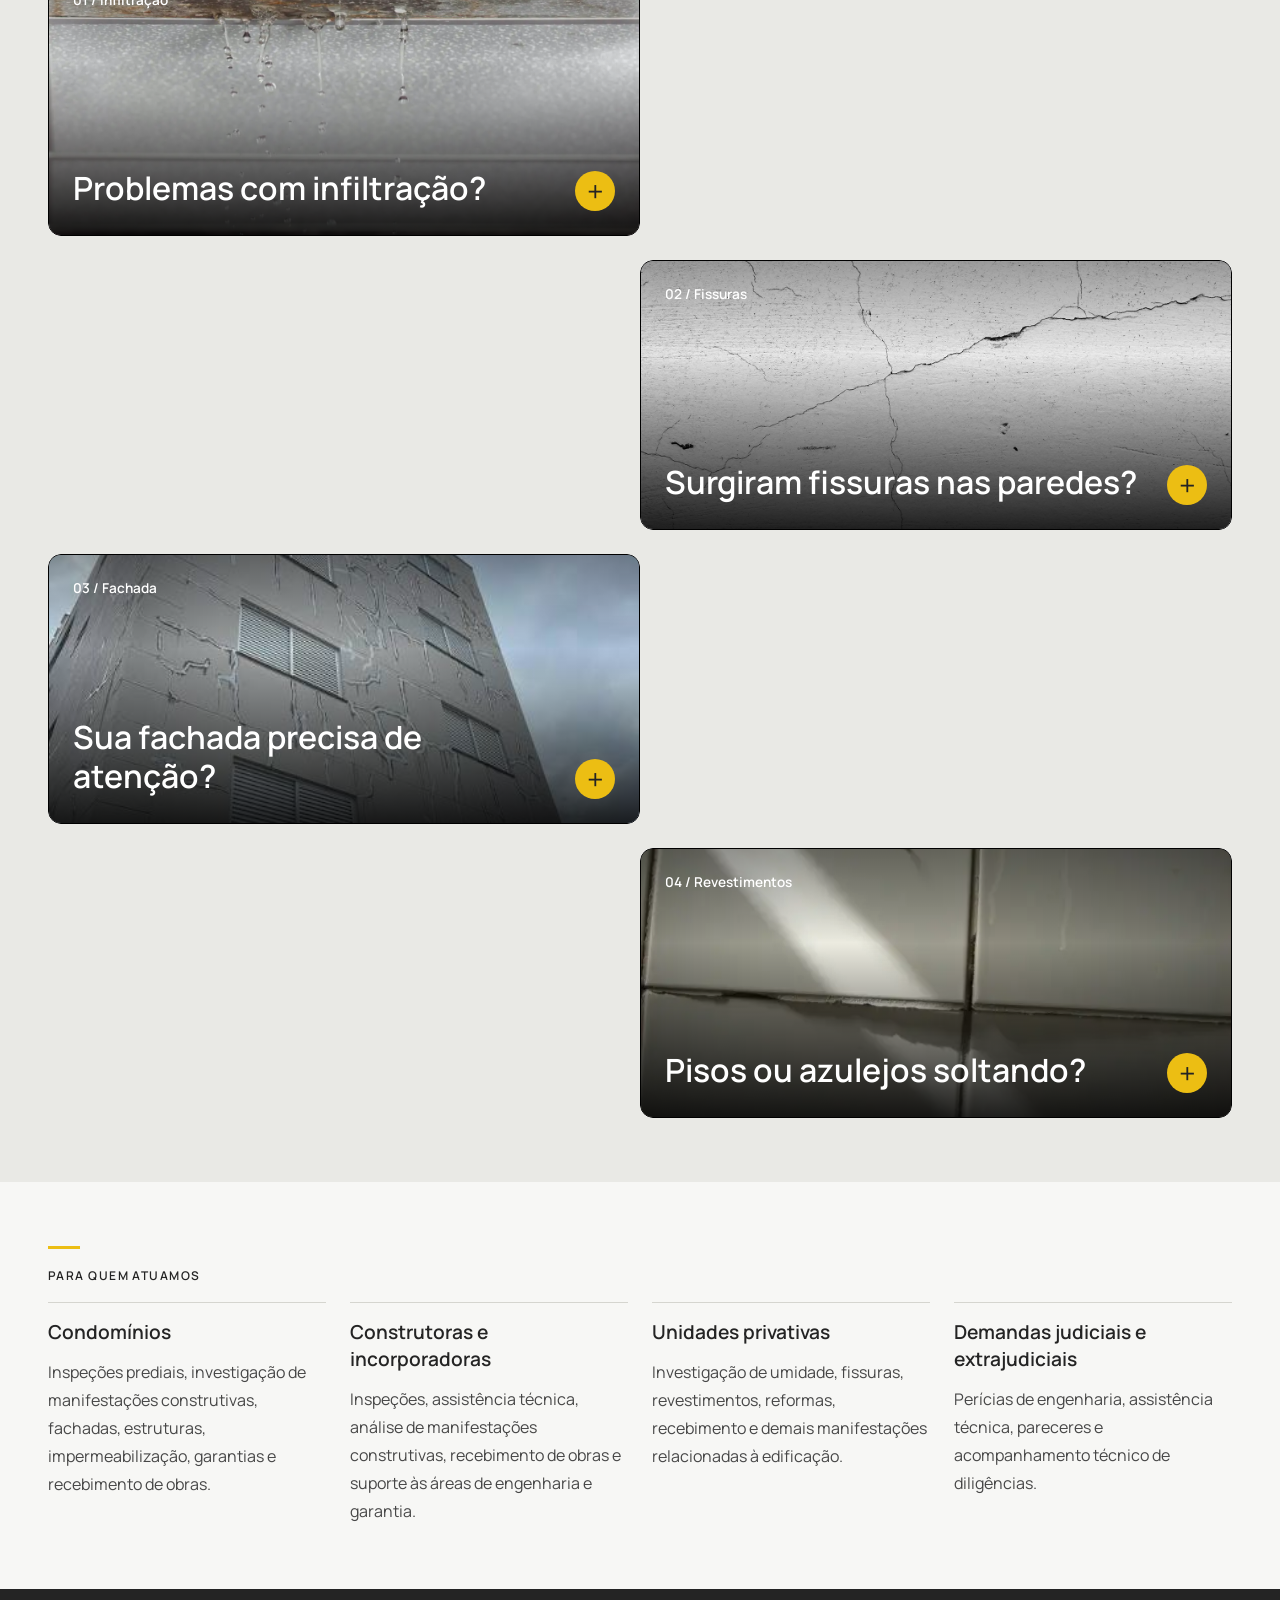
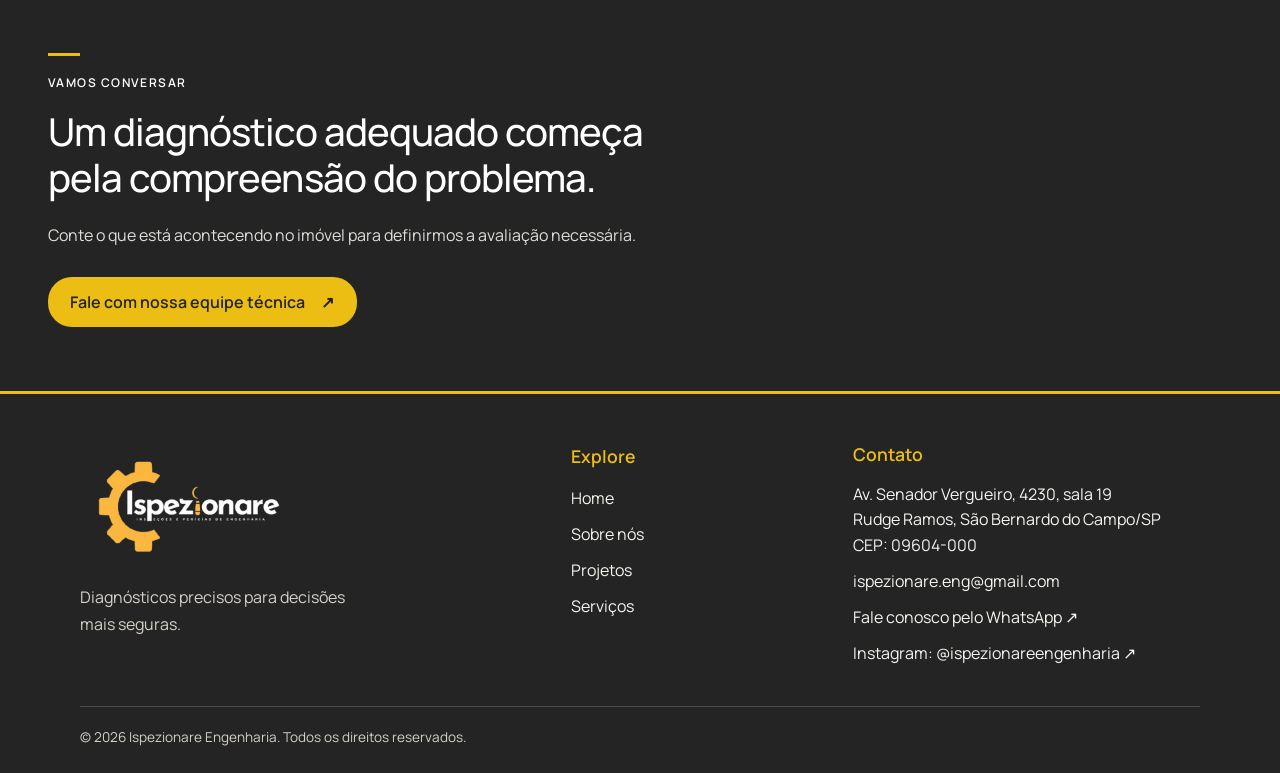
==== commit 9bc18f7f: "newVersion R01" ====
--- a/index.html
+++ b/index.html
@@ -4,7 +4,7 @@
     <meta charset="UTF-8">
     <meta name="viewport" content="width=device-width, initial-scale=1.0">
     <title>Ispezionare | Engenharia Diagnóstica, Inspeções e Perícias</title>
-    <meta name="description" content="Engenharia Diagnóstica, inspeções, perícias de engenharia e investigação de patologias construtivas para condomínios, construtoras e unidades privativas.">
+    <meta name="description" content="Engenharia Diagnóstica, inspeções, perícias e assistência técnica em São Paulo, ABC e Litoral. Investigação das edificações para orientar decisões.">
     <meta property="og:type" content="website">
     <meta property="og:locale" content="pt_BR">
     <meta property="og:site_name" content="Ispezionare Engenharia">
@@ -15,7 +15,6 @@
     <link rel="icon" type="image/png" href="images/images/icon.png?v=2">
 </head>
 <body class="homePage">
-    <a class="homeSkip" href="#conteudo">Pular para o conteúdo</a>
     <header class="headerItens">
         <div class="logo">
             <a href="index.html" aria-label="Home"><img src="images/images/logoHeader.png" class="logoHeader" alt="Ispezionare Engenharia" width="660" height="378" decoding="async"></a>
@@ -47,6 +46,15 @@
     </div>
     </section>
 
+    <aside class="homeAuthority" aria-label="Experiência e atuação">
+        <ul class="homeContainer">
+            <li><span>+20 anos de experiência profissional</span><small>da responsável técnica na construção civil</small></li>
+            <li>Engenharia Diagnóstica</li>
+            <li>Atuação judicial e extrajudicial</li>
+            <li>São Paulo • ABC • Litoral</li>
+        </ul>
+    </aside>
+
     <section class="homeSection" aria-labelledby="sobre-ispezionare">
         <div class="homeContainer homeIntro">
             <figure class="homeFieldPhoto">
@@ -56,8 +64,8 @@
             <div class="homeCopy">
                 <p class="homeEyebrow">Quem somos</p>
                 <h2 id="sobre-ispezionare">Engenharia para compreender antes de intervir.</h2>
-                <p>Somos uma empresa de Engenharia Diagnóstica. Investigamos problemas nas edificações e oferecemos suporte técnico para decisões sobre conservação, entrega e conflitos construtivos.</p>
-                <p>Reunimos registros de campo e documentos para compreender as causas e orientar os próximos passos.</p>
+                <p>A Ispezionare atua em Engenharia Diagnóstica. Realizamos inspeções, avaliações e análises técnicas para identificar anomalias, investigar seus mecanismos e orientar decisões sobre as edificações.</p>
+                <p>Correlacionamos evidências de campo, histórico e documentos. A atuação reúne mais de 20 anos de experiência profissional da responsável técnica na construção civil e colaboração com empresas e profissionais especializados.</p>
                 <a class="homeTextLink" href="pages/aboutUs.html">Conheça nossa história <span aria-hidden="true">→</span></a>
             </div>
         </div>
@@ -118,9 +126,9 @@
             </div>
             <ol class="homeDifferences">
                 <li><span aria-hidden="true">01</span><div><h3>Experiência aplicada</h3><p>Mais de 20 anos de experiência profissional da responsável técnica na construção civil.</p></div></li>
-                <li><span aria-hidden="true">02</span><div><h3>Conclusões fundamentadas</h3><p>Análise de campo, documentos e critérios técnicos aplicáveis a cada caso.</p></div></li>
+                <li><span aria-hidden="true">02</span><div><h3>Conclusões fundamentadas</h3><p>Independência técnica e análise de evidências, documentos e critérios aplicáveis a cada caso.</p></div></li>
                 <li><span aria-hidden="true">03</span><div><h3>Especialização</h3><p>Atuação em Engenharia Diagnóstica e Patologia das Construções.</p></div></li>
-                <li><span aria-hidden="true">04</span><div><h3>Recursos de investigação</h3><p>Instrumentos e ensaios definidos conforme a necessidade do trabalho.</p></div></li>
+                <li><span aria-hidden="true">04</span><div><h3>Recursos de investigação</h3><p>Inspeção em campo, termografia, instrumentos de medição e ensaios definidos conforme o escopo.</p></div></li>
                 <li><span aria-hidden="true">05</span><div><h3>Comunicação clara</h3><p>Informações técnicas organizadas para apoiar quem precisa decidir.</p></div></li>
                 <li><span aria-hidden="true">06</span><div><h3>Escopo individualizado</h3><p>Abordagem compatível com o imóvel, seu histórico e o objetivo da contratação.</p></div></li>
             </ol>
@@ -133,13 +141,21 @@
                 <p class="homeEyebrow">Trabalhos selecionados</p>
                 <h2 id="projetos-titulo">Engenharia aplicada em campo.</h2>
             </div>
-            <!-- Inserir fotos de capa somente após confirmar a correspondência com cada projeto. -->
             <div class="homeProjectGrid">
-                <a class="homeProject" href="pages/projects.html?projeto=estrutura-existente#portfolio"><span>Estruturas</span><h3>Inspeção Especializada de Estrutura</h3><p>Avaliação de elementos estruturais em edificação existente.</p><span class="homeTextLink">Ver projeto →</span></a>
-                <a class="homeProject" href="pages/projects.html?projeto=umidade-residencial#portfolio"><span>Umidade</span><h3>Inspeção Especializada de Umidade</h3><p>Investigação de manifestações em edificação residencial.</p><span class="homeTextLink">Ver projeto →</span></a>
-                <a class="homeProject" href="pages/projects.html?projeto=recebimento-chaves#portfolio"><span>Recebimento</span><h3>Vistoria de Recebimento de Chaves</h3><p>Verificação das condições de uma unidade residencial.</p><span class="homeTextLink">Ver projeto →</span></a>
-            </div>
-            <a class="homeTextLink homeSectionLink" href="pages/projects.html">Ver todos os projetos <span aria-hidden="true">→</span></a>
+                <a class="homeProject" href="pages/projects.html?projeto=umidade-residencial#portfolio">
+                    <img src="images/images-projects/umidade-residencial/cover.webp" alt="Ambiente de academia com abertura de inspeção no forro e marcas na base da parede." width="1800" height="1350" loading="lazy" decoding="async">
+                    <span>Atuação Ispezionare</span><h3>Inspeção Especializada de Umidade</h3><p>Edificação residencial</p><span class="homeTextLink">Ver projeto →</span>
+                </a>
+                <a class="homeProject" href="pages/projects.html?projeto=vicios-residencia#portfolio">
+                    <img src="images/images-projects/vicios-residencia/cover.webp" alt="Terraço residencial com piso cerâmico, mureta e guarda-corpo metálico." width="1800" height="1350" loading="lazy" decoding="async">
+                    <span>Atuação Ispezionare</span><h3>Inspeção de Vícios Construtivos</h3><p>Residência unifamiliar</p><span class="homeTextLink">Ver projeto →</span>
+                </a>
+                <a class="homeProject" href="pages/projects.html?projeto=estrutura-existente#portfolio">
+                    <img src="images/images-projects/estrutura-existente/cover.webp" alt="Escoramentos metálicos junto a elementos de concreto e alvenaria exposta." width="1800" height="1350" loading="lazy" decoding="async">
+                    <span>Atuação Ispezionare</span><h3>Inspeção Especializada de Estrutura</h3><p>Edificação existente</p><span class="homeTextLink">Ver projeto →</span>
+                </a>
+            </div>
+            <a class="homeTextLink homeSectionLink" href="pages/projects.html">Conheça nossos projetos <span aria-hidden="true">→</span></a>
         </div>
     </section>
 
@@ -218,7 +234,12 @@
         <div class="homeContainer">
             <p class="homeEyebrow">Para quem atuamos</p>
             <h2 id="publicos-titulo" class="visuallyHidden">Públicos atendidos</h2>
-            <ul class="homeAudiences"><li>Condomínios</li><li>Construtoras e incorporadoras</li><li>Proprietários e unidades privativas</li></ul>
+            <ul class="homeAudiences">
+                <li><h3>Condomínios</h3><p>Inspeções prediais, investigação de manifestações construtivas, fachadas, estruturas, impermeabilização, garantias e recebimento de obras.</p></li>
+                <li><h3>Construtoras e incorporadoras</h3><p>Inspeções, assistência técnica, análise de manifestações construtivas, recebimento de obras e suporte às áreas de engenharia e garantia.</p></li>
+                <li><h3>Unidades privativas</h3><p>Investigação de umidade, fissuras, revestimentos, reformas, recebimento e demais manifestações relacionadas à edificação.</p></li>
+                <li><h3>Demandas judiciais e extrajudiciais</h3><p>Perícias de engenharia, assistência técnica, pareceres e acompanhamento técnico de diligências.</p></li>
+            </ul>
         </div>
     </section>
     <section class="homeSection homeClosing" aria-labelledby="contato-titulo">
--- a/styles/main.css
+++ b/styles/main.css
@@ -305,19 +305,6 @@
     background: #fff;
     color: #242424;
 }
-.siteSkip {
-    position: fixed;
-    top: .5rem;
-    left: .5rem;
-    z-index: 1100;
-    padding: .75rem 1rem;
-    color: #242424;
-    background: #ecbe13;
-    transform: translateY(-160%);
-}
-.siteSkip:focus {
-    transform: translateY(0);
-}
 .visuallyHidden {
     position: absolute;
     width: 1px;
--- a/styles/index.css
+++ b/styles/index.css
@@ -30,19 +30,6 @@
 }
 .homePage [id] {
     scroll-margin-top: calc(var(--header-height) + 1rem);
-}
-.homeSkip {
-    position: fixed;
-    top: .5rem;
-    left: .5rem;
-    z-index: 1100;
-    padding: .75rem 1rem;
-    color: var(--homeInk);
-    background: var(--homeGold);
-    transform: translateY(-160%);
-}
-.homeSkip:focus {
-    transform: translateY(0);
 }
 .homeContainer {
     width: min(100% - 2 * var(--homeGutter), 1200px);
@@ -170,6 +157,32 @@
     gap: clamp(2rem, 5vw, 5rem);
     align-items: center;
 }
+.homeAuthority {
+    padding-block: 1.25rem;
+    border-bottom: 1px solid var(--homeLine);
+}
+.homeAuthority ul {
+    display: grid;
+    grid-template-columns: 1.3fr 1fr 1fr 1fr;
+    align-items: center;
+    list-style: none;
+}
+.homeAuthority li {
+    padding-inline: 1.25rem;
+    font-size: .95rem;
+    line-height: 1.6;
+}
+.homeAuthority li:first-child {
+    padding-left: 0;
+}
+.homeAuthority li + li {
+    border-left: 1px solid var(--homeLine);
+}
+.homeAuthority small {
+    display: block;
+    color: var(--homeMuted);
+    font-size: .8rem;
+}
 .homeCopy p {
     color: var(--homeMuted);
 }
@@ -236,19 +249,34 @@
 }
 .problemsLista {
     display: grid;
-    grid-template-columns: repeat(2, minmax(0, 1fr));
+    grid-template-columns: minmax(0, 1fr);
     align-items: start;
     gap: 1.5rem;
 }
+.problemsLinha {
+    container-type: inline-size;
+}
 .problem {
+    --cardMotion: 650ms cubic-bezier(.22, 1, .36, 1);
+    display: flex;
+    width: 50%;
     overflow: hidden;
     border-radius: .8rem;
     background: #fff;
+    transition: width var(--cardMotion);
+}
+.problem.ativo {
+    width: 100%;
+}
+.problemsLinha:nth-child(even) .problem {
+    margin-left: auto;
+    flex-direction: row-reverse;
 }
 .problemsImg {
     position: relative;
     display: block;
     width: 100%;
+    flex: 0 0 50cqw;
     min-height: 270px;
     background: #292929;
     color: white;
@@ -264,6 +292,10 @@
     width: 100%;
     height: 100%;
     object-fit: cover;
+    transition: transform var(--cardMotion);
+}
+.problem.ativo .problemsImg img {
+    transform: scale(1.04);
 }
 .problemsImg::after {
     content: "";
@@ -300,12 +332,14 @@
     background: #ecbe13;
     color: #242424;
     font-size: 1.8rem;
-    transition: transform .3s ease;
+    transition: transform var(--cardMotion);
 }
 .problem.ativo .problemIcon {
     transform: rotate(45deg);
 }
 .problemDescription {
+    flex: 0 0 50cqw;
+    min-width: 0;
     box-sizing: border-box;
     padding: 1.5rem;
     display: flex;
@@ -313,9 +347,19 @@
     justify-content: center;
     gap: 1rem;
     line-height: 1.7;
-}
-.problemDescription[hidden] {
-    display: none;
+    opacity: 0;
+    visibility: hidden;
+    transform: translateX(1rem);
+    transition: opacity 350ms ease, transform var(--cardMotion), visibility 0s 650ms;
+}
+.problemsLinha:nth-child(even) .problemDescription {
+    transform: translateX(-1rem);
+}
+.problem.ativo .problemDescription {
+    opacity: 1;
+    visibility: visible;
+    transform: translateX(0);
+    transition-delay: 120ms, 0s, 0s;
 }
 .problemDescription h3 {
     font-size: 1.3rem;
@@ -381,7 +425,7 @@
     color: inherit;
     text-decoration: none;
 }
-.homeProject > span:first-child {
+.homeProject > span:first-of-type {
     color: var(--homeGold);
     font-size: .8rem;
 }
@@ -406,7 +450,7 @@
 }
 .homeAudiences {
     display: grid;
-    grid-template-columns: repeat(3, minmax(0, 1fr));
+    grid-template-columns: repeat(4, minmax(0, 1fr));
     gap: 1.5rem;
     list-style: none;
     font-size: 1.1rem;
@@ -416,6 +460,11 @@
     padding-top: 1rem;
     border-top: 1px solid var(--homeLine);
 }
+.homeAudiences p {
+    margin-top: .75rem;
+    color: var(--homeMuted);
+    font-size: 1rem;
+}
 .homeClosing h2 {
     max-width: 50rem;
 }
@@ -429,10 +478,30 @@
     outline-color: var(--homeGold);
 }
 
+@media (max-width: 1100px) {
+    .homeAudiences, .homeAuthority ul {
+        grid-template-columns: repeat(2, minmax(0, 1fr));
+    }
+    .homeAuthority ul {
+        row-gap: 1rem;
+    }
+    .homeAuthority li:nth-child(3) {
+        padding-left: 0;
+        border-left: 0;
+    }
+}
 @media (max-width: 760px) {
     .homeIntro, .servicesSquares, .problemsLista, .homeDifferences, .homeProjectGrid, .homeAudiences {
         grid-template-columns: minmax(0, 1fr);
     }
+    .homeAuthority ul {
+        grid-template-columns: minmax(0, 1fr);
+        row-gap: .75rem;
+    }
+    .homeAuthority li, .homeAuthority li + li {
+        padding-inline: 0;
+        border-left: 0;
+    }
 
     .homePage [id] {
         scroll-margin-top: calc(var(--header-height) + 1rem);
@@ -449,10 +518,28 @@
     }
     .problemsImg {
         width: 100%;
+        flex-basis: auto;
         min-height: 280px;
+    }
+    .problem, .problemsLinha:nth-child(even) .problem {
+        width: 100%;
+        flex-direction: column;
     }
     .problemDescription {
         width: 100%;
+        flex-basis: auto;
+        max-height: 0;
+        overflow: hidden;
+        padding-block: 0;
+        transition: max-height var(--cardMotion), padding var(--cardMotion), opacity 350ms ease, visibility 0s 650ms;
+    }
+    .problem .problemDescription {
+        transform: none;
+    }
+    .problem.ativo .problemDescription {
+        max-height: 32rem;
+        padding-block: 1.5rem;
+        transition-delay: 0s;
     }
 }
 @media (prefers-reduced-motion: reduce) {
